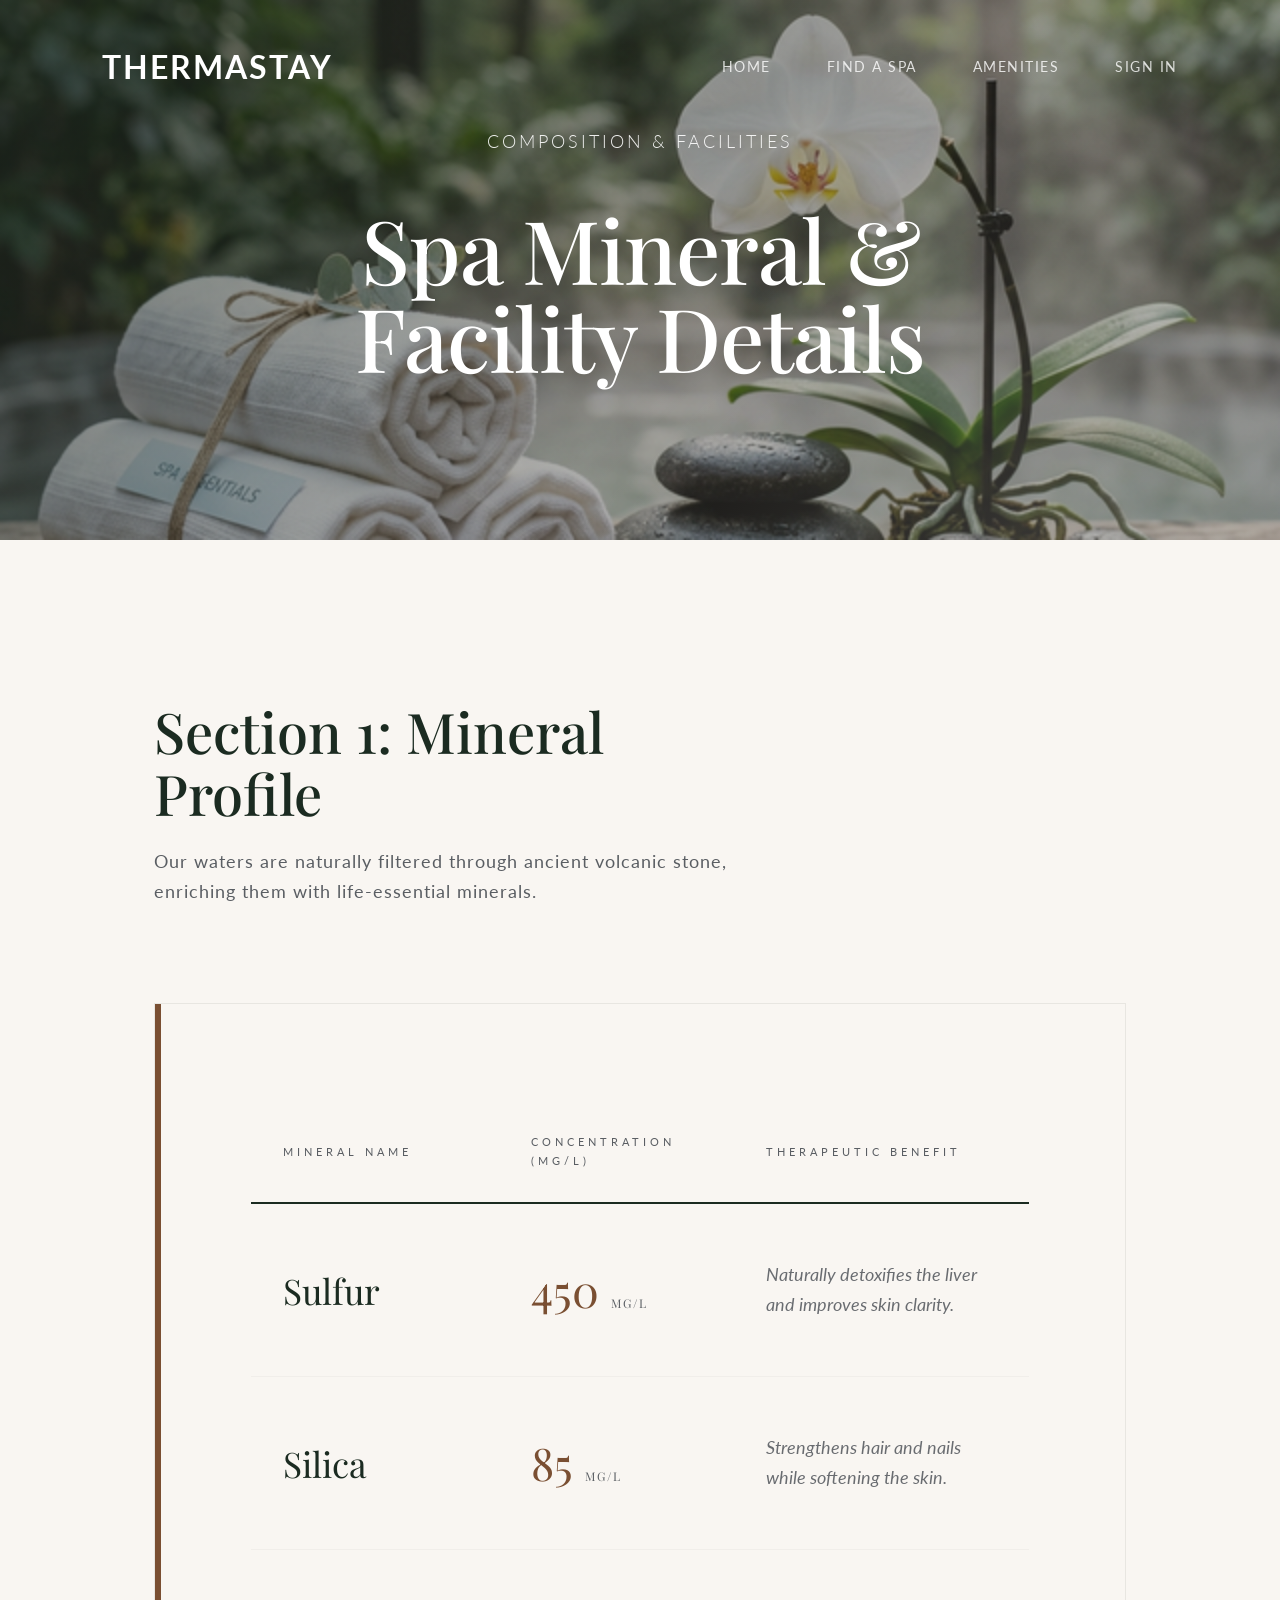
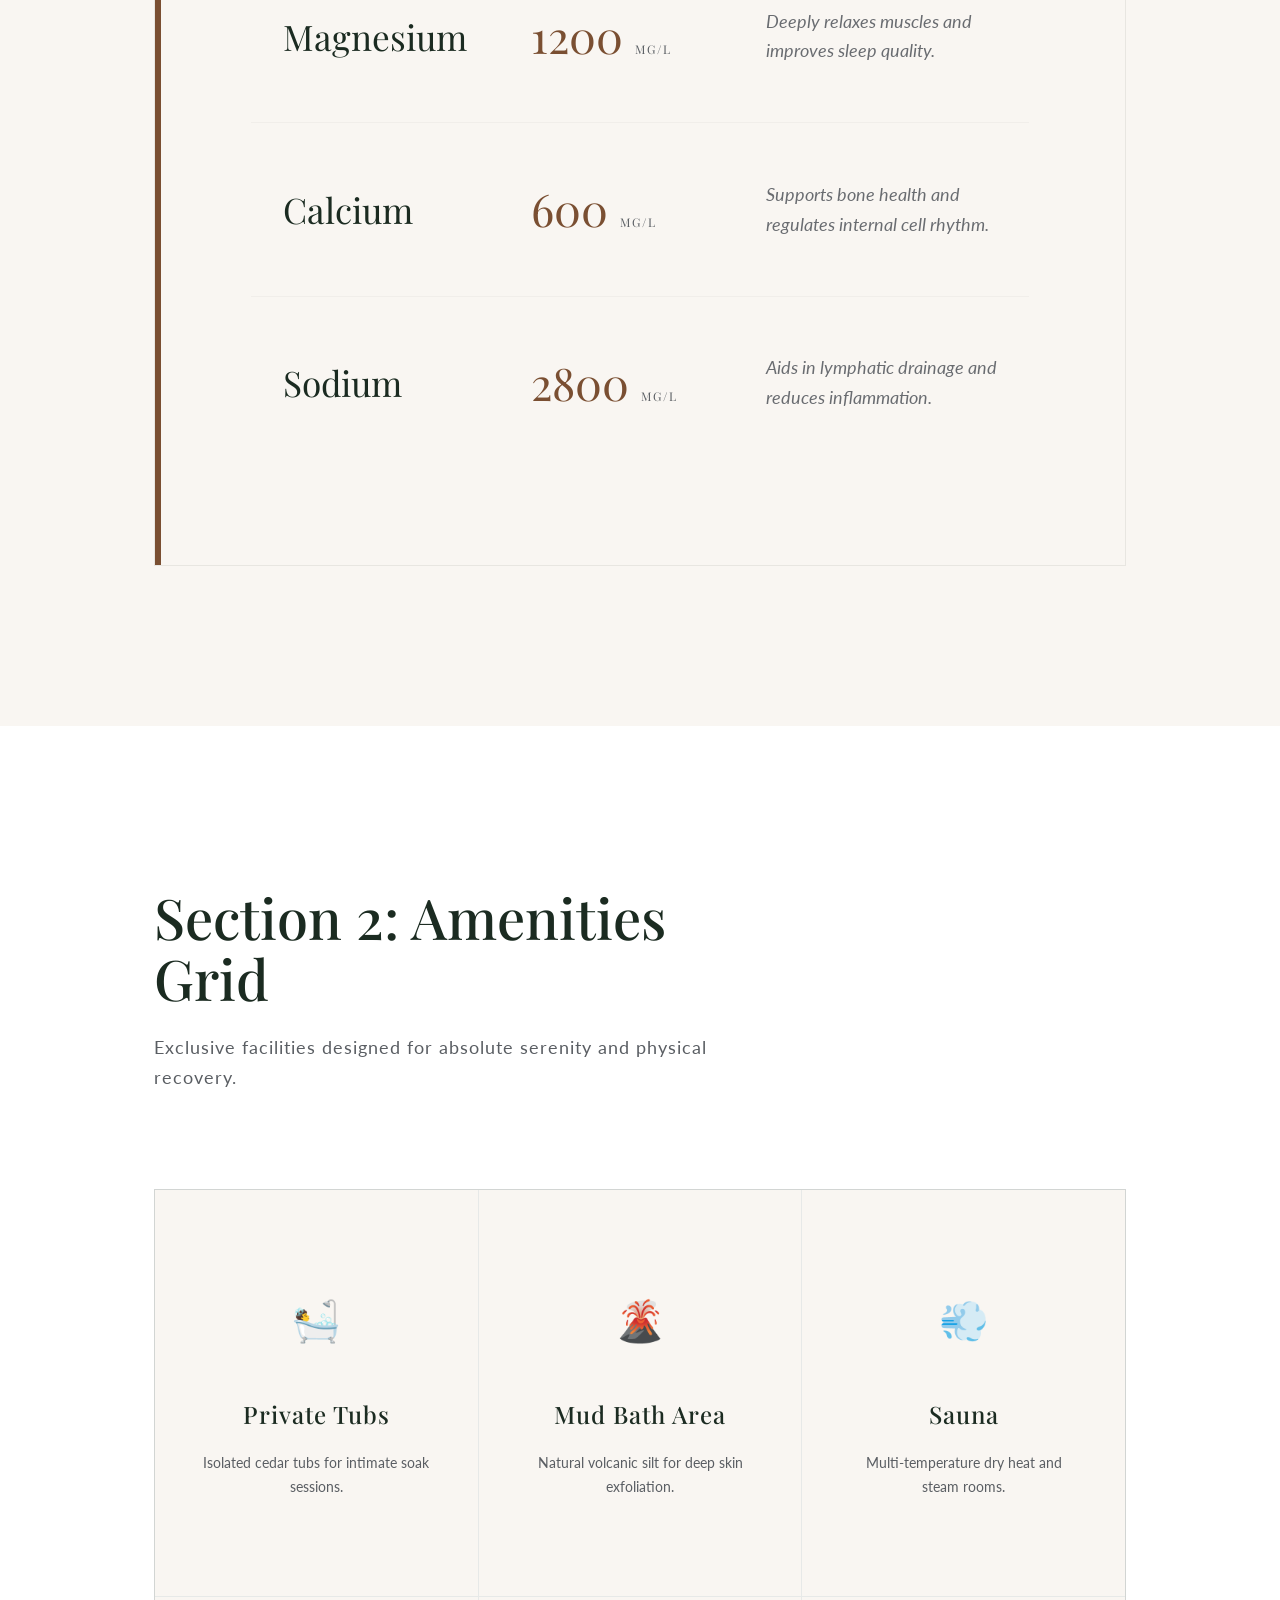
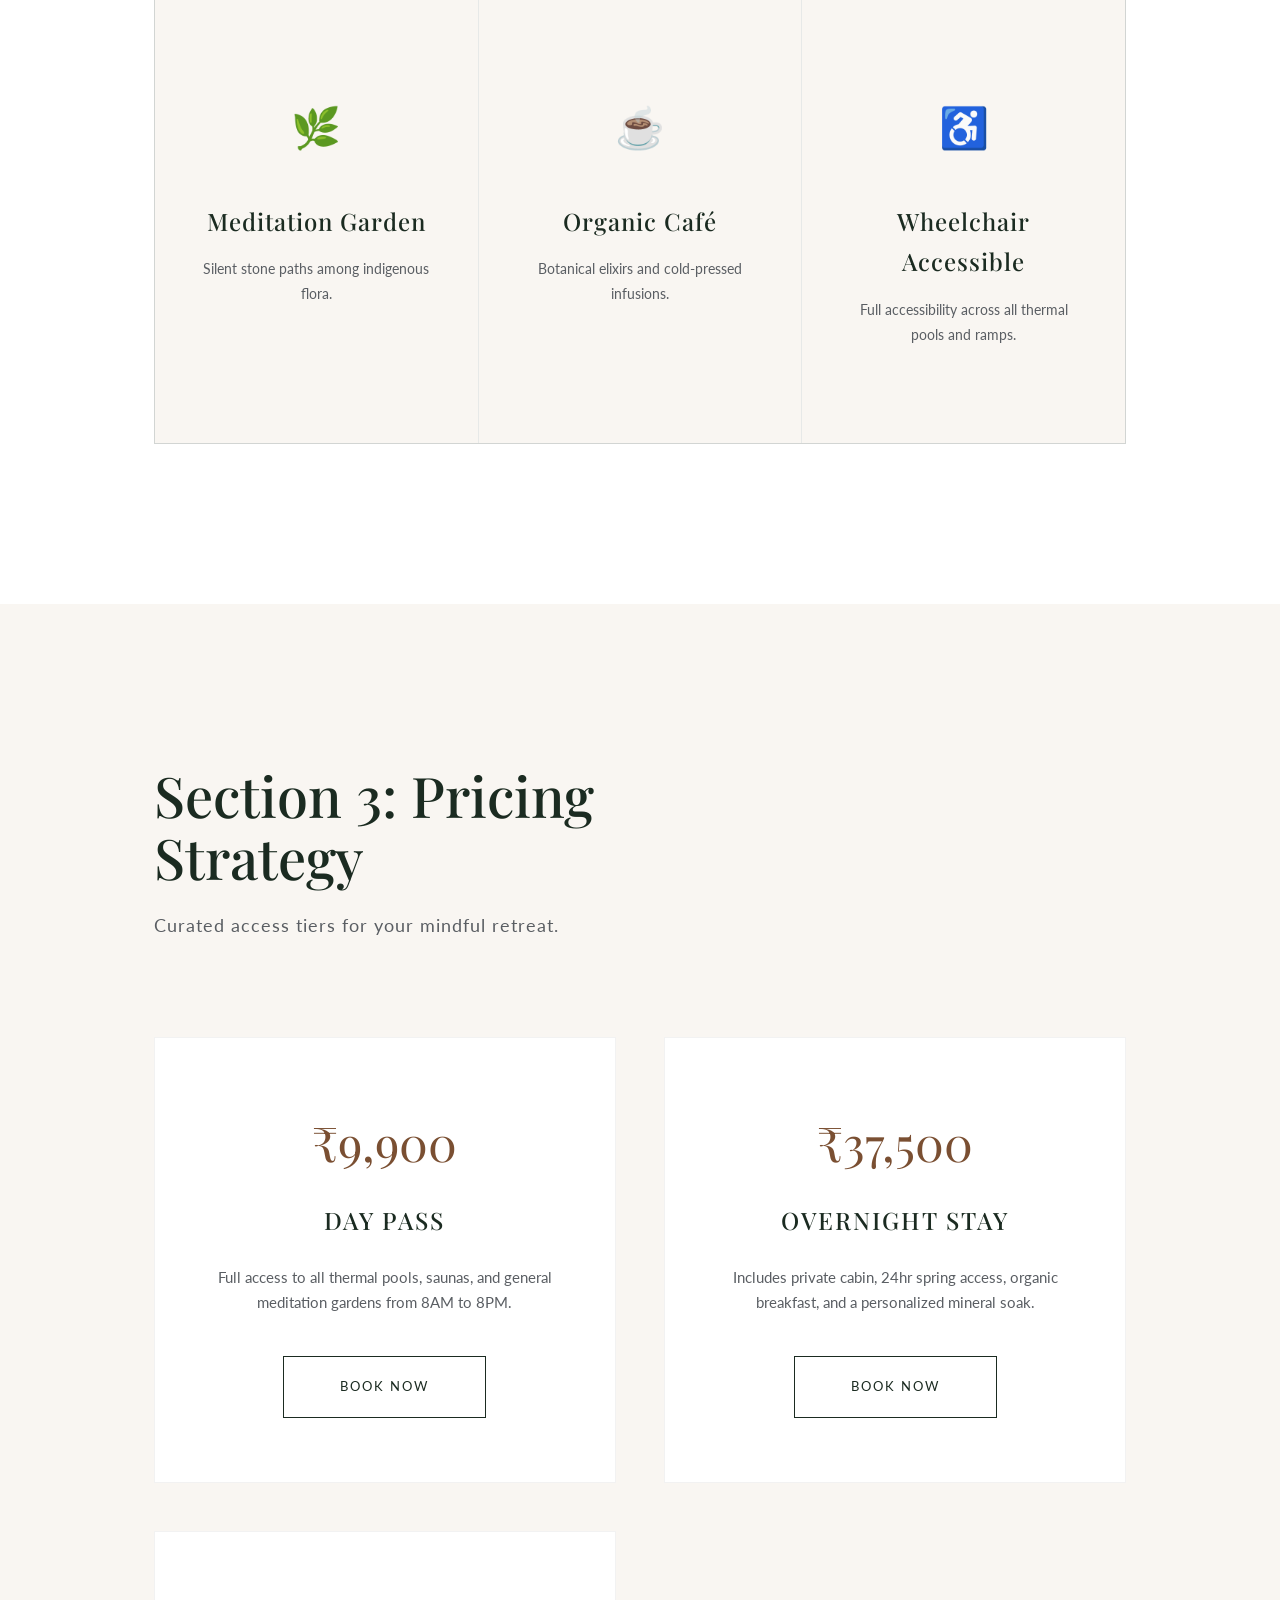
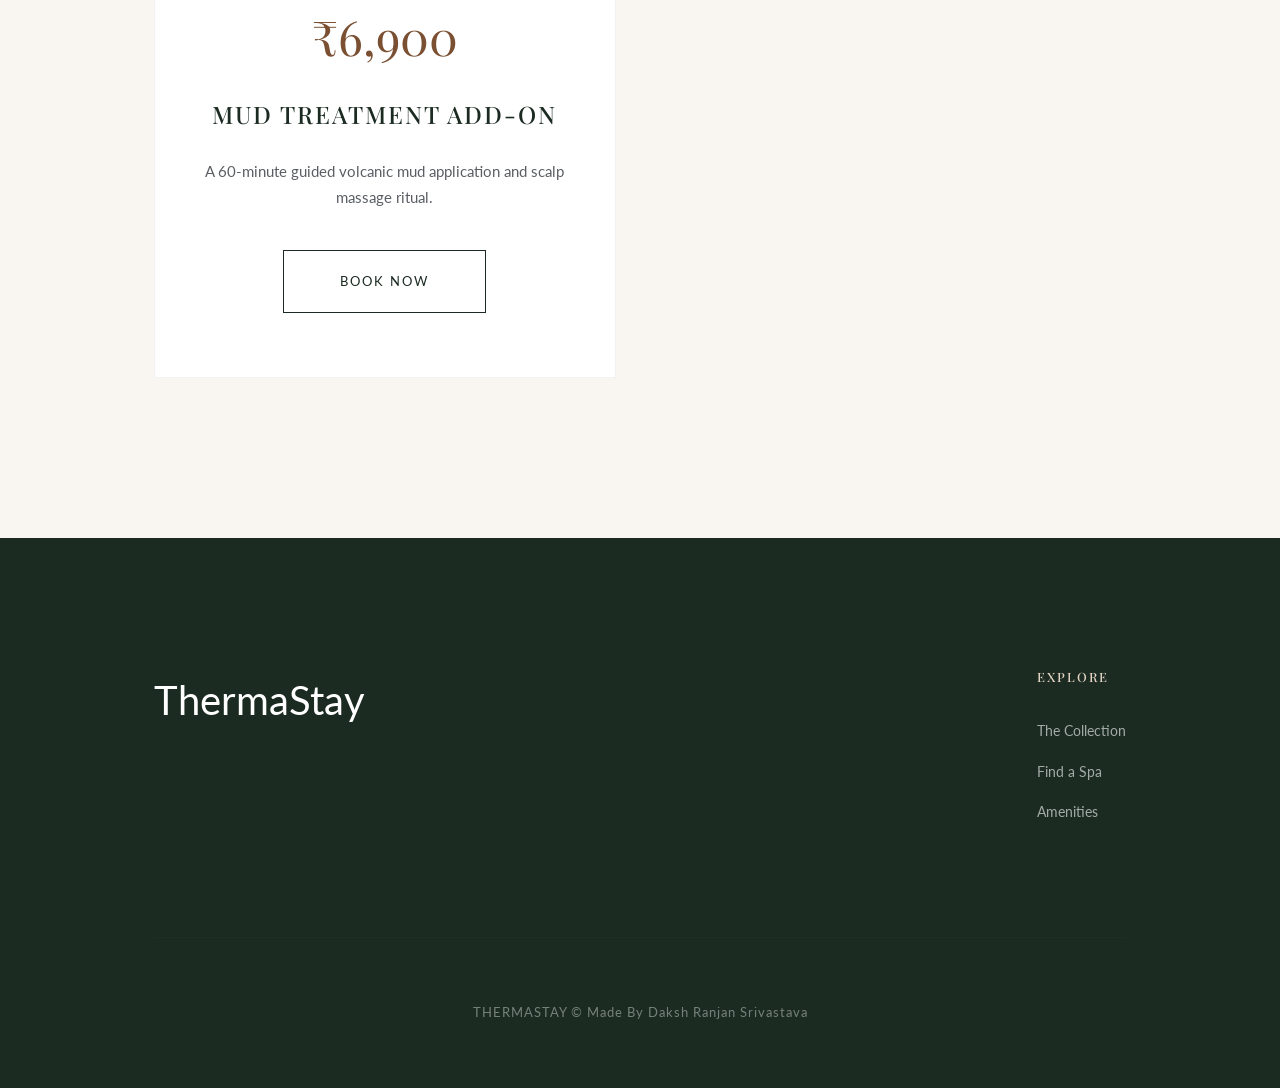
==== Amenities.html @ 35c957c5 "Few Improvements" ====
<!DOCTYPE html>
<html lang="en">

<head>
    <meta charset="UTF-8">
    <meta name="viewport" content="width=device-width, initial-scale=1.0">
    <title>Mineral & Facility Details – ThermaStay</title>
    <link rel="stylesheet" href="style.css">
</head>

<body>

    <nav id="navbar" class="scrolled">
        <a href="index.html" class="logo">ThermaStay</a>
        <div class="nav-links">
            <a href="index.html">Home</a>
            <a href="filters.html">Find a Spa</a>
            <a href="Amenities.html">Amenities</a>
            <a href="#" id="auth-link">Sign In</a>
        </div>
    </nav>

    <header class="hero" style="background-color: #3d3b36; height: 60vh;">
        <img src="images/amenity_hero.png" alt="Mineral Details" class="hero-img" style="opacity: 0.6;">
        <div class="mist-overlay"></div>
        <div class="steam"></div>
        <div class="hero-content">
            <p>Composition & Facilities</p>
            <h1>Spa Mineral & Facility Details</h1>
        </div>
    </header>

    <section id="minerals">
        <div class="section-title">
            <h2>Section 1: Mineral Profile</h2>
            <p>Our waters are naturally filtered through ancient volcanic stone, enriching them with life-essential
                minerals.</p>
        </div>

        <div class="mineral-table-container">
            <table class="mineral-table">
                <thead>
                    <tr>
                        <th>Mineral Name</th>
                        <th>Concentration (mg/L)</th>
                        <th>Therapeutic Benefit</th>
                    </tr>
                </thead>
                <tbody>
                    <tr>
                        <td>
                            <div class="mineral-name">Sulfur</div>
                        </td>
                        <td>
                            <div class="mineral-value">450<span class="mineral-unit">mg/L</span></div>
                        </td>
                        <td>
                            <div class="mineral-benefit">Naturally detoxifies the liver and improves skin clarity.</div>
                        </td>
                    </tr>
                    <tr>
                        <td>
                            <div class="mineral-name">Silica</div>
                        </td>
                        <td>
                            <div class="mineral-value">85<span class="mineral-unit">mg/L</span></div>
                        </td>
                        <td>
                            <div class="mineral-benefit">Strengthens hair and nails while softening the skin.</div>
                        </td>
                    </tr>
                    <tr>
                        <td>
                            <div class="mineral-name">Magnesium</div>
                        </td>
                        <td>
                            <div class="mineral-value">1200<span class="mineral-unit">mg/L</span></div>
                        </td>
                        <td>
                            <div class="mineral-benefit">Deeply relaxes muscles and improves sleep quality.</div>
                        </td>
                    </tr>
                    <tr>
                        <td>
                            <div class="mineral-name">Calcium</div>
                        </td>
                        <td>
                            <div class="mineral-value">600<span class="mineral-unit">mg/L</span></div>
                        </td>
                        <td>
                            <div class="mineral-benefit">Supports bone health and regulates internal cell rhythm.</div>
                        </td>
                    </tr>
                    <tr>
                        <td>
                            <div class="mineral-name">Sodium</div>
                        </td>
                        <td>
                            <div class="mineral-value">2800<span class="mineral-unit">mg/L</span></div>
                        </td>
                        <td>
                            <div class="mineral-benefit">Aids in lymphatic drainage and reduces inflammation.</div>
                        </td>
                    </tr>
                </tbody>
            </table>
        </div>
    </section>

    <section id="amenities-grid" style="background: var(--color-white);">
        <div class="section-title">
            <h2>Section 2: Amenities Grid</h2>
            <p>Exclusive facilities designed for absolute serenity and physical recovery.</p>
        </div>

        <div class="amenity-list">
            <div class="amenity-item">
                <div class="amenity-icon">🛀</div>
                <h3>Private Tubs</h3>
                <p>Isolated cedar tubs for intimate soak sessions.</p>
            </div>
            <div class="amenity-item">
                <div class="amenity-icon">🌋</div>
                <h3>Mud Bath Area</h3>
                <p>Natural volcanic silt for deep skin exfoliation.</p>
            </div>
            <div class="amenity-item">
                <div class="amenity-icon">💨</div>
                <h3>Sauna</h3>
                <p>Multi-temperature dry heat and steam rooms.</p>
            </div>
            <div class="amenity-item">
                <div class="amenity-icon">🌿</div>
                <h3>Meditation Garden</h3>
                <p>Silent stone paths among indigenous flora.</p>
            </div>
            <div class="amenity-item">
                <div class="amenity-icon">☕</div>
                <h3>Organic Café</h3>
                <p>Botanical elixirs and cold-pressed infusions.</p>
            </div>
            <div class="amenity-item">
                <div class="amenity-icon">♿</div>
                <h3>Wheelchair Accessible</h3>
                <p>Full accessibility across all thermal pools and ramps.</p>
            </div>
        </div>
    </section>

    <section id="pricing">
        <div class="section-title">
            <h2>Section 3: Pricing Strategy</h2>
            <p>Curated access tiers for your mindful retreat.</p>
        </div>

        <div class="pricing-grid">
            <div class="pricing-card">
                <span class="price">₹9,900</span>
                <h3>Day Pass</h3>
                <p>Full access to all thermal pools, saunas, and general meditation gardens from 8AM to 8PM.</p>
                <a href="#" class="btn-premium"
                    style="border-color: var(--color-forest); color: var(--color-forest);">Book Now</a>
            </div>

            <div class="pricing-card">
                <span class="price">₹37,500</span>
                <h3>Overnight Stay</h3>
                <p>Includes private cabin, 24hr spring access, organic breakfast, and a personalized mineral soak.</p>
                <a href="#" class="btn-premium"
                    style="border-color: var(--color-forest); color: var(--color-forest);">Book Now</a>
            </div>

            <div class="pricing-card">
                <span class="price">₹6,900</span>
                <h3>Mud Treatment Add-On</h3>
                <p>A 60-minute guided volcanic mud application and scalp massage ritual.</p>
                <a href="#" class="btn-premium"
                    style="border-color: var(--color-forest); color: var(--color-forest);">Book Now</a>
            </div>
        </div>
    </section>

    <footer>
        <div class="footer-content">
            <div class="footer-logo">ThermaStay</div>
            <div class="footer-nav">
                <h4>Explore</h4>
                <ul>
                    <li><a href="index.html">The Collection</a></li>
                    <li><a href="filters.html">Find a Spa</a></li>
                    <li><a href="Amenities.html">Amenities</a></li>
                </ul>
            </div>
        </div>
        <p class="copyright">THERMASTAY &copy; Made By Daksh Ranjan Srivastava</p>
    </footer>

    <!-- Auth & Booking UI (Integrated) -->
    <div class="overlay" id="overlay">
        <div class="panel" id="auth-panel">
            <span class="close" onclick="closeUI()">&times;</span>
            <div class="tabs">
                <button class="active" onclick="toggleAuth('login')">Login</button>
                <button onclick="toggleAuth('signup')">Sign Up</button>
            </div>
            <div id="login-fields">
                <input type="email" id="l-email" placeholder="EMAIL">
                <button class="btn-premium" onclick="auth('login')">Sign In</button>
            </div>
            <div id="signup-fields" style="display:none">
                <input type="text" id="s-name" placeholder="NAME">
                <input type="email" id="s-email" placeholder="EMAIL">
                <button class="btn-premium" onclick="auth('signup')">Create</button>
            </div>
        </div>

        <div class="panel" id="profile-panel" style="display:none">
            <span class="close" onclick="closeUI()">&times;</span>
            <h2 id="p-name">Profile</h2>
            <p id="p-email"></p>
            <h3>My Bookings</h3>
            <div id="b-list" class="b-history"></div>
            <button class="btn-secondary" onclick="logout()">Sign Out</button>
        </div>

        <div class="panel" id="book-panel" style="display:none">
            <span class="close" onclick="closeUI()">&times;</span>
            <h2>Book <span id="target-plan"></span></h2>
            <p style="text-transform:uppercase; letter-spacing:1px; font-size:0.7rem; opacity:0.6; margin-bottom:2rem;">
                At <span id="target-spa"></span></p>
            <input type="date" id="book-date" min="${new Date().toISOString().split('T')[0]}">
            <button class="btn-premium" onclick="confirmBooking()">Confirm Reservation</button>
        </div>
    </div>

    <script src="script.js"></script>
</body>

</html>
---- style.css ----
/* ThermaStay - Premium Spa & Hot Springs Finder Styles */

@import url('https://fonts.googleapis.com/css2?family=Lato:ital,wght@0,300;0,400;0,700;1,400&family=Playfair+Display:ital,wght@0,400..900;1,400..900&display=swap');

:root {
    --color-beige: #F9F6F2;
    --color-forest: #1B2B21;
    --color-forest-light: #2D3E33;
    --color-clay: #7A4F32;
    --color-stone: #5A5E63;
    --color-white: #FFFFFF;
    --color-dark: #121212;
    --color-accent: #E5D5C5;

    --font-heading: 'Playfair Display', serif;
    --font-body: 'Lato', sans-serif;

    --shadow-premium: 0 15px 45px rgba(0, 0, 0, 0.03), 0 5px 15px rgba(0, 0, 0, 0.02);
    --shadow-hover: 0 30px 60px rgba(0, 0, 0, 0.08);
    --radius-lg: 0px;
    /* Sharp corners for minimalist luxury */
    --radius-md: 0px;

    --transition-premium: all 0.6s cubic-bezier(0.23, 1, 0.32, 1);
}

* {
    margin: 0;
    padding: 0;
    box-sizing: border-box;
}

body {
    font-family: var(--font-body);
    background-color: var(--color-beige);
    color: var(--color-dark);
    line-height: 1.7;
    overflow-x: hidden;
}

h1,
h2,
h3,
h4 {
    font-family: var(--font-heading);
    color: var(--color-forest);
    font-weight: 500;
}

a {
    text-decoration: none;
    color: inherit;
}

ul {
    list-style: none;
}

/* Navbar */
nav {
    position: fixed;
    top: 0;
    width: 100%;
    background: transparent;
    z-index: 1000;
    padding: 2.5rem 8%;
    display: flex;
    justify-content: space-between;
    align-items: center;
    transition: var(--transition-premium);
}

nav.scrolled {
    padding: 1.2rem 8%;
    background: rgba(249, 246, 242, 0.98);
    backdrop-filter: blur(15px);
    border-bottom: 1px solid rgba(27, 43, 33, 0.05);
}

.logo {
    font-size: 2rem;
    font-weight: 700;
    letter-spacing: 2px;
    text-transform: uppercase;
    color: var(--color-white);
    /* Premium contrast on dark background */
    transition: var(--transition-premium);
}

nav.scrolled .logo {
    color: var(--color-forest);
    /* Elegant shift on light background */
}

.nav-links {
    display: flex;
    gap: 3.5rem;
}

.nav-links a {
    font-size: 0.9rem;
    text-transform: uppercase;
    letter-spacing: 1.5px;
    font-weight: 400;
    opacity: 0.8;
    color: var(--color-white);
    transition: var(--transition-premium);
    position: relative;
}

nav.scrolled .nav-links a {
    color: var(--color-forest);
    opacity: 0.7;
}

.nav-links a:hover {
    opacity: 1;
    color: var(--color-accent);
}

nav.scrolled .nav-links a:hover {
    color: var(--color-clay);
    opacity: 1;
}

.nav-links a::after {
    content: '';
    position: absolute;
    bottom: -8px;
    left: 50%;
    width: 0;
    height: 1px;
    background: var(--color-clay);
    transition: var(--transition-premium);
    transform: translateX(-50%);
}

.nav-links a:hover::after {
    width: 20px;
}

/* Hero Section */
.hero {
    position: relative;
    height: 100vh;
    display: flex;
    align-items: center;
    justify-content: center;
    text-align: center;
    color: var(--color-white);
    overflow: hidden;
}

.hero-img {
    position: absolute;
    top: 0;
    left: 0;
    width: 100%;
    height: 100%;
    object-fit: cover;
    z-index: 1;
    animation: slowZoom 30s infinite alternate linear;
}

@keyframes slowZoom {
    0% {
        transform: scale(1);
    }

    100% {
        transform: scale(1.1);
    }
}

.mist-overlay {
    position: absolute;
    top: 0;
    left: 0;
    width: 100%;
    height: 100%;
    background: linear-gradient(135deg, rgba(27, 43, 33, 0.45) 0%, transparent 60%, rgba(249, 246, 242, 0.2) 100%);
    z-index: 2;
    pointer-events: none;
}

/* Advanced Steam Animation */
@keyframes advancedSteam {
    0% {
        background-position: 0 0;
        opacity: 0.1;
    }

    50% {
        opacity: 0.3;
    }

    100% {
        background-position: 1000px -1000px;
        opacity: 0.1;
    }
}

.steam {
    position: absolute;
    top: 0;
    left: 0;
    width: 200%;
    height: 200%;
    z-index: 2;
    pointer-events: none;
    background: url('https://www.transparenttextures.com/patterns/foggy-birds.png');
    animation: advancedSteam 30s infinite linear;
    filter: blur(4px);
}

.indicator.moderate::before {
    background: #FF9800;
    box-shadow: 0 0 15px #FF9800, 0 0 30px rgba(255, 152, 0, 0.5);
    animation: yellowGlow 2s infinite alternate;
}

@keyframes yellowGlow {
    from {
        box-shadow: 0 0 5px #FF9800;
    }

    to {
        box-shadow: 0 0 20px #FF9800, 0 0 40px rgba(255, 152, 0, 0.8);
    }
}

.hero-content {
    position: relative;
    z-index: 3;
    max-width: 900px;
    padding: 0 2rem;
}

.hero h1 {
    font-size: 5.5rem;
    color: var(--color-white);
    margin-bottom: 2rem;
    line-height: 1;
    letter-spacing: -1px;
}

.hero p {
    font-size: 1.1rem;
    margin-bottom: 3rem;
    font-weight: 300;
    letter-spacing: 3px;
    text-transform: uppercase;
    opacity: 0.9;
}

.btn-premium {
    display: inline-block;
    padding: 1.2rem 3.5rem;
    background: transparent;
    color: var(--color-white);
    border: 1px solid var(--color-white);
    font-size: 0.8rem;
    text-transform: uppercase;
    letter-spacing: 2px;
    transition: var(--transition-premium);
}

.btn-premium:hover {
    background: var(--color-white);
    color: var(--color-dark);
    transform: translateY(-3px);
}

/* Sections */
section {
    padding: 10rem 12%;
}

.section-title {
    max-width: 600px;
    margin-bottom: 6rem;
}

.section-title h2 {
    font-size: 3.5rem;
    margin-bottom: 1.5rem;
    line-height: 1.1;
}

.section-title p {
    color: var(--color-stone);
    font-size: 1.1rem;
    letter-spacing: 1px;
}

/* Spa Cards - Overhaul */
.spa-grid {
    display: grid;
    grid-template-columns: repeat(auto-fill, minmax(400px, 1fr));
    gap: 4rem;
}

.spa-card {
    background: transparent;
    transition: var(--transition-premium);
    cursor: pointer;
}

.spa-img-wrapper {
    overflow: hidden;
    height: 550px;
    margin-bottom: 2rem;
    position: relative;
    box-shadow: var(--shadow-premium);
}

.spa-card img {
    width: 100%;
    height: 100%;
    object-fit: cover;
    transition: var(--transition-premium);
}

.spa-card:hover img {
    transform: scale(1.08);
}

.spa-info h3 {
    font-size: 2rem;
    margin-bottom: 0.8rem;
}

.spa-location {
    color: var(--color-stone);
    font-size: 0.8rem;
    text-transform: uppercase;
    letter-spacing: 2px;
    margin-bottom: 1.5rem;
    display: flex;
    align-items: center;
    gap: 0.8rem;
}

.spa-tags {
    display: flex;
    gap: 1.5rem;
}

.tag {
    font-size: 0.7rem;
    color: var(--color-clay);
    border-bottom: 1px solid var(--color-accent);
    padding-bottom: 2px;
    text-transform: uppercase;
    letter-spacing: 1px;
}

/* Amenities Page - Premium Grid */
.amenity-list {
    display: grid;
    grid-template-columns: repeat(3, 1fr);
    gap: 1px;
    background: rgba(27, 43, 33, 0.1);
    border: 1px solid rgba(27, 43, 33, 0.1);
}

.amenity-item {
    background: var(--color-beige);
    padding: 6rem 3rem;
    text-align: center;
    transition: var(--transition-premium);
}

.amenity-item:hover {
    background: var(--color-white);
    transform: scale(1.02);
    z-index: 2;
    box-shadow: var(--shadow-hover);
}

.amenity-icon {
    font-size: 2.5rem;
    margin-bottom: 2.5rem;
    color: var(--color-clay);
    font-weight: 300;
}

.amenity-item h3 {
    font-size: 1.5rem;
    margin-bottom: 1rem;
    letter-spacing: 1px;
}

.amenity-item p {
    font-size: 0.9rem;
    color: var(--color-stone);
    max-width: 250px;
    margin: 0 auto;
}

/* Footer */
footer {
    background: var(--color-forest);
    color: var(--color-white);
    padding: 8rem 12% 4rem;
}

.footer-content {
    display: flex;
    justify-content: space-between;
    align-items: flex-start;
    margin-bottom: 6rem;
}

.footer-logo {
    font-size: 2.5rem;
    color: var(--color-white);
    margin-bottom: 0;
}

.footer-nav h4 {
    color: var(--color-accent);
    text-transform: uppercase;
    font-size: 0.8rem;
    letter-spacing: 2px;
    margin-bottom: 2rem;
}

.footer-nav ul li {
    margin-bottom: 1rem;
    font-size: 0.9rem;
    opacity: 0.6;
    transition: var(--transition-premium);
}

.footer-nav ul li:hover {
    opacity: 1;
}

.copyright {
    font-size: 0.8rem;
    opacity: 0.4;
    text-align: center;
    border-top: 1px solid rgba(255, 255, 255, 0.05);
    padding-top: 4rem;
    letter-spacing: 1px;
}

/* Filter Panel & Indicators */
.filter-panel {
    background: var(--color-white);
    padding: 3rem;
    margin-bottom: 6rem;
    box-shadow: var(--shadow-premium);
    display: flex;
    flex-wrap: wrap;
    gap: 4rem;
    align-items: flex-end;
}

.filter-control {
    flex: 1;
    min-width: 250px;
}

.filter-control label {
    display: block;
    font-size: 0.75rem;
    text-transform: uppercase;
    letter-spacing: 2px;
    margin-bottom: 1rem;
    color: var(--color-stone);
}

.filter-control select {
    width: 100%;
    padding: 1rem 0;
    border: none;
    border-bottom: 1px solid rgba(0, 0, 0, 0.1);
    background: transparent;
    font-family: var(--font-body);
    font-size: 1rem;
    outline: none;
    cursor: pointer;
}

.checkbox-group {
    display: flex;
    gap: 2rem;
    flex-wrap: wrap;
}

.checkbox-item {
    display: flex;
    align-items: center;
    gap: 0.8rem;
    font-size: 0.9rem;
    cursor: pointer;
}

.checkbox-item input {
    accent-color: var(--color-clay);
}

.spa-meta {
    display: flex;
    justify-content: space-between;
    align-items: center;
    margin-bottom: 1.5rem;
    font-size: 0.85rem;
}

/* Crowdedness Indicator Animations */
.indicator {
    padding: 0.3rem 0.8rem;
    font-size: 0.7rem;
    text-transform: uppercase;
    letter-spacing: 1px;
    font-weight: 600;
    border-radius: 20px;
    display: inline-flex;
    align-items: center;
    gap: 6px;
}

.indicator::before {
    content: '';
    width: 8px;
    height: 8px;
    border-radius: 50%;
    display: inline-block;
}

.indicator.low {
    color: #4CAF50;
    background: rgba(76, 175, 80, 0.1);
}

.indicator.low::before {
    background: #4CAF50;
    animation: pulseGreen 2s infinite;
}

.indicator.moderate {
    color: #FF9800;
    background: rgba(255, 152, 0, 0.1);
}

.indicator.moderate::before {
    background: #FF9800;
    box-shadow: 0 0 10px #FF9800;
    animation: yellowGlow 2s infinite alternate;
}

@keyframes yellowGlow {
    from {
        box-shadow: 0 0 5px #FF9800;
    }

    to {
        box-shadow: 0 0 20px #FF9800, 0 0 40px rgba(255, 152, 0, 0.8);
    }
}

.indicator.busy {
    color: #f44336;
    background: rgba(244, 67, 54, 0.1);
}

.indicator.busy::before {
    background: #f44336;
    animation: pulseRed 1.5s infinite;
}

@keyframes pulseGreen {
    0% {
        box-shadow: 0 0 0 0 rgba(76, 175, 80, 0.7);
    }

    70% {
        box-shadow: 0 0 0 8px rgba(76, 175, 80, 0);
    }

    100% {
        box-shadow: 0 0 0 0 rgba(76, 175, 80, 0);
    }
}

@keyframes pulseRed {
    0% {
        transform: scale(0.95);
        box-shadow: 0 0 0 0 rgba(244, 67, 54, 0.7);
    }

    70% {
        transform: scale(1.1);
        box-shadow: 0 0 0 10px rgba(244, 67, 54, 0);
    }

    100% {
        transform: scale(0.95);
        box-shadow: 0 0 0 0 rgba(244, 67, 54, 0);
    }
}

/* Therapeutic Benefit Tags Enhancement */
.tag {
    font-size: 0.7rem;
    color: var(--color-white);
    background: linear-gradient(135deg, var(--color-forest), var(--color-forest-light));
    padding: 5px 15px;
    border-radius: 30px;
    text-transform: uppercase;
    letter-spacing: 1px;
    transition: var(--transition-premium);
    border: none;
}

.tag:hover {
    transform: scale(1.1);
    box-shadow: 0 5px 15px rgba(27, 43, 33, 0.2);
}

/* Modal Styling */
.modal-overlay {
    position: fixed;
    top: 0;
    left: 0;
    width: 100%;
    height: 100%;
    background: rgba(18, 18, 18, 0.8);
    backdrop-filter: blur(10px);
    z-index: 2000;
    display: none;
    align-items: center;
    justify-content: center;
    opacity: 0;
    transition: opacity 0.5s ease;
}

.modal-overlay.active {
    display: flex;
    opacity: 1;
}

.modal-content {
    background: var(--color-beige);
    width: 90%;
    max-width: 500px;
    padding: 4rem;
    position: relative;
    transform: translateY(30px);
    transition: transform 0.6s cubic-bezier(0.23, 1, 0.32, 1);
}

.modal-overlay.active .modal-content {
    transform: translateY(0);
}

.modal-close {
    position: absolute;
    top: 2rem;
    right: 2rem;
    font-size: 1.5rem;
    cursor: pointer;
    opacity: 0.5;
    transition: opacity 0.3s;
}

.modal-close:hover {
    opacity: 1;
}

.modal-content h2 {
    font-size: 2.5rem;
    margin-bottom: 1.5rem;
}

.modal-content p {
    color: var(--color-stone);
    margin-bottom: 2rem;
}

.booking-form input {
    width: 100%;
    padding: 1.2rem;
    background: var(--color-white);
    border: 1px solid rgba(0, 0, 0, 0.1);
    font-family: var(--font-body);
    margin-bottom: 2rem;
    outline: none;
}

/* Page Transition Frames - Simple Downward Wipe */
#page-transition-overlay {
    position: fixed;
    top: 0;
    left: 0;
    width: 100%;
    height: 100%;
    background: var(--color-forest);
    z-index: 3000;
    transform: translateY(-100%);
    /* Start above */
    transition: transform 0.6s cubic-bezier(0.4, 0, 0.2, 1);
}

#page-transition-overlay.active {
    transform: translateY(0);
    /* Cover screen */
}

#page-transition-overlay.exit {
    transform: translateY(100%);
    /* Exit bottom */
}

.btn-secondary {
    display: inline-block;
    padding: 0.8rem 1.5rem;
    border: 1px solid var(--color-forest);
    font-size: 0.75rem;
    text-transform: uppercase;
    letter-spacing: 1px;
    transition: var(--transition-premium);
    margin-top: 1rem;
    cursor: pointer;
}

.btn-secondary:hover {
    background: var(--color-forest);
    color: var(--color-white);
}

/* Filtering Animations */
.spa-card {
    transition: opacity 0.5s ease, transform 0.5s ease;
}

.spa-card-hidden {
    opacity: 0;
    transform: translateY(20px);
    pointer-events: none;
    position: absolute;
    /* Take out of flow to prevent gaps */
    visibility: hidden;
}

.spa-card-none {
    display: none !important;
}

#no-results {
    transition: opacity 0.5s ease;
    text-align: center;
    padding: 4rem 0;
}

/* Mineral Profile Table - Premium Refinement */
.mineral-table-container {
    background: var(--color-beige);
    padding: 6rem;
    margin-top: 4rem;
    border: 1px solid rgba(27, 43, 33, 0.08);
    position: relative;
    overflow: hidden;
}

/* Subtle architectural accent */
.mineral-table-container::before {
    content: '';
    position: absolute;
    top: 0;
    left: 0;
    width: 6px;
    height: 100%;
    background: var(--color-clay);
}

.mineral-table {
    width: 100%;
    border-collapse: collapse;
}

.mineral-table th {
    text-align: left;
    padding: 2rem;
    border-bottom: 2px solid var(--color-forest);
    text-transform: uppercase;
    letter-spacing: 4px;
    font-size: 0.7rem;
    color: var(--color-stone);
    font-weight: 400;
}

.mineral-table td {
    padding: 3rem 2rem;
    border-bottom: 1px solid rgba(0, 0, 0, 0.03);
    vertical-align: middle;
}

.mineral-table tr:last-child td {
    border-bottom: none;
}

.mineral-name {
    font-family: var(--font-heading);
    font-size: 2.2rem;
    color: var(--color-forest);
    line-height: 1;
}

.mineral-value {
    font-family: var(--font-heading);
    font-size: 2.8rem;
    color: var(--color-clay);
    font-weight: 300;
}

.mineral-unit {
    font-size: 0.75rem;
    text-transform: uppercase;
    color: var(--color-stone);
    margin-left: 0.8rem;
    letter-spacing: 2px;
}

.mineral-benefit {
    font-size: 1.1rem;
    color: var(--color-stone);
    max-width: 450px;
    line-height: 1.7;
    font-style: italic;
    opacity: 0.9;
}

.mineral-table tr:hover td {
    background: rgba(27, 43, 33, 0.03);
}

/* Pricing Grid */
.pricing-grid {
    display: grid;
    grid-template-columns: repeat(auto-fit, minmax(300px, 1fr));
    gap: 3rem;
    margin-top: 4rem;
}

.pricing-card {
    background: var(--color-white);
    padding: 4rem 3rem;
    text-align: center;
    border: 1px solid rgba(0, 0, 0, 0.05);
    transition: var(--transition-premium);
}

.pricing-card:hover {
    transform: translateY(-15px);
    box-shadow: var(--shadow-hover);
}

.pricing-card .price {
    font-family: var(--font-heading);
    font-size: 3rem;
    color: var(--color-clay);
    margin-bottom: 1rem;
    display: block;
}

.pricing-card h3 {
    font-size: 1.5rem;
    margin-bottom: 1.5rem;
    text-transform: uppercase;
    letter-spacing: 2px;
}

.pricing-card p {
    color: var(--color-stone);
    margin-bottom: 2.5rem;
    font-size: 0.95rem;
}

/* Responsive */
@media (max-width: 1200px) {
    .amenity-list {
        grid-template-columns: repeat(2, 1fr);
    }

    .hero h1 {
        font-size: 4rem;
    }
}

@media (max-width: 900px) {
    section {
        padding: 6rem 8%;
    }

    .filter-container {
        grid-template-columns: 1fr;
    }

    .hero h1 {
        font-size: 3rem;
    }

    .amenity-list {
        grid-template-columns: 1fr;
    }

    .footer-content {
        flex-direction: column;
        gap: 4rem;
    }
}

/* Integrated UI Panels */
.overlay {
    position: fixed;
    top: 0;
    left: 0;
    width: 100%;
    height: 100%;
    background: rgba(0, 0, 0, 0.85);
    backdrop-filter: blur(15px);
    z-index: 2000;
    display: none;
    align-items: center;
    justify-content: center;
}

.panel {
    background: var(--color-beige);
    padding: 4rem;
    width: 90%;
    max-width: 450px;
    position: relative;
    color: var(--color-forest);
}

.panel h2 {
    font-size: 2.5rem;
    margin-bottom: 1rem;
    color: var(--color-forest);
}

.panel h3 {
    font-size: 1rem;
    text-transform: uppercase;
    letter-spacing: 2px;
    margin: 2rem 0 1rem;
    color: var(--color-clay);
}

.panel input {
    width: 100%;
    padding: 1.2rem;
    background: var(--color-white);
    border: 1px solid rgba(0, 0, 0, 0.1);
    margin-bottom: 1.5rem;
    outline: none;
    font-family: var(--font-body);
    color: var(--color-dark);
}

.panel .btn-premium {
    border-color: var(--color-forest);
    color: var(--color-forest);
    width: 100%;
}

.panel .btn-premium:hover {
    background: var(--color-forest);
    color: var(--color-white);
}

.close {
    position: absolute;
    top: 2rem;
    right: 2rem;
    font-size: 1.5rem;
    cursor: pointer;
    opacity: 0.5;
    color: var(--color-forest);
}

.tabs {
    display: flex;
    gap: 2rem;
    margin-bottom: 2rem;
}

.tabs button {
    background: none;
    border: none;
    font-size: 0.8rem;
    text-transform: uppercase;
    letter-spacing: 2px;
    cursor: pointer;
    opacity: 0.5;
    padding-bottom: 0.5rem;
    color: var(--color-forest);
}

.tabs button.active {
    opacity: 1;
    border-bottom: 1px solid var(--color-clay);
}

.b-history {
    max-height: 200px;
    overflow-y: auto;
    margin-bottom: 2rem;
}

.b-item {
    padding: 1rem 0;
    border-bottom: 1px solid rgba(27, 43, 33, 0.1);
    display: flex;
    justify-content: space-between;
    align-items: center;
}

.b-item p {
    font-size: 0.8rem;
    margin: 0;
    font-weight: 700;
}

.b-item span {
    font-size: 0.7rem;
    opacity: 0.6;
}

.user-badge {
    display: flex;
    align-items: center;
    gap: 0.8rem;
    cursor: pointer;
    color: inherit;
}

.user-initials {
    width: 32px;
    height: 32px;
    background: var(--color-clay);
    color: #fff;
    display: flex;
    align-items: center;
    justify-content: center;
    border-radius: 50%;
    font-size: 0.7rem;
    font-weight: 700;
}
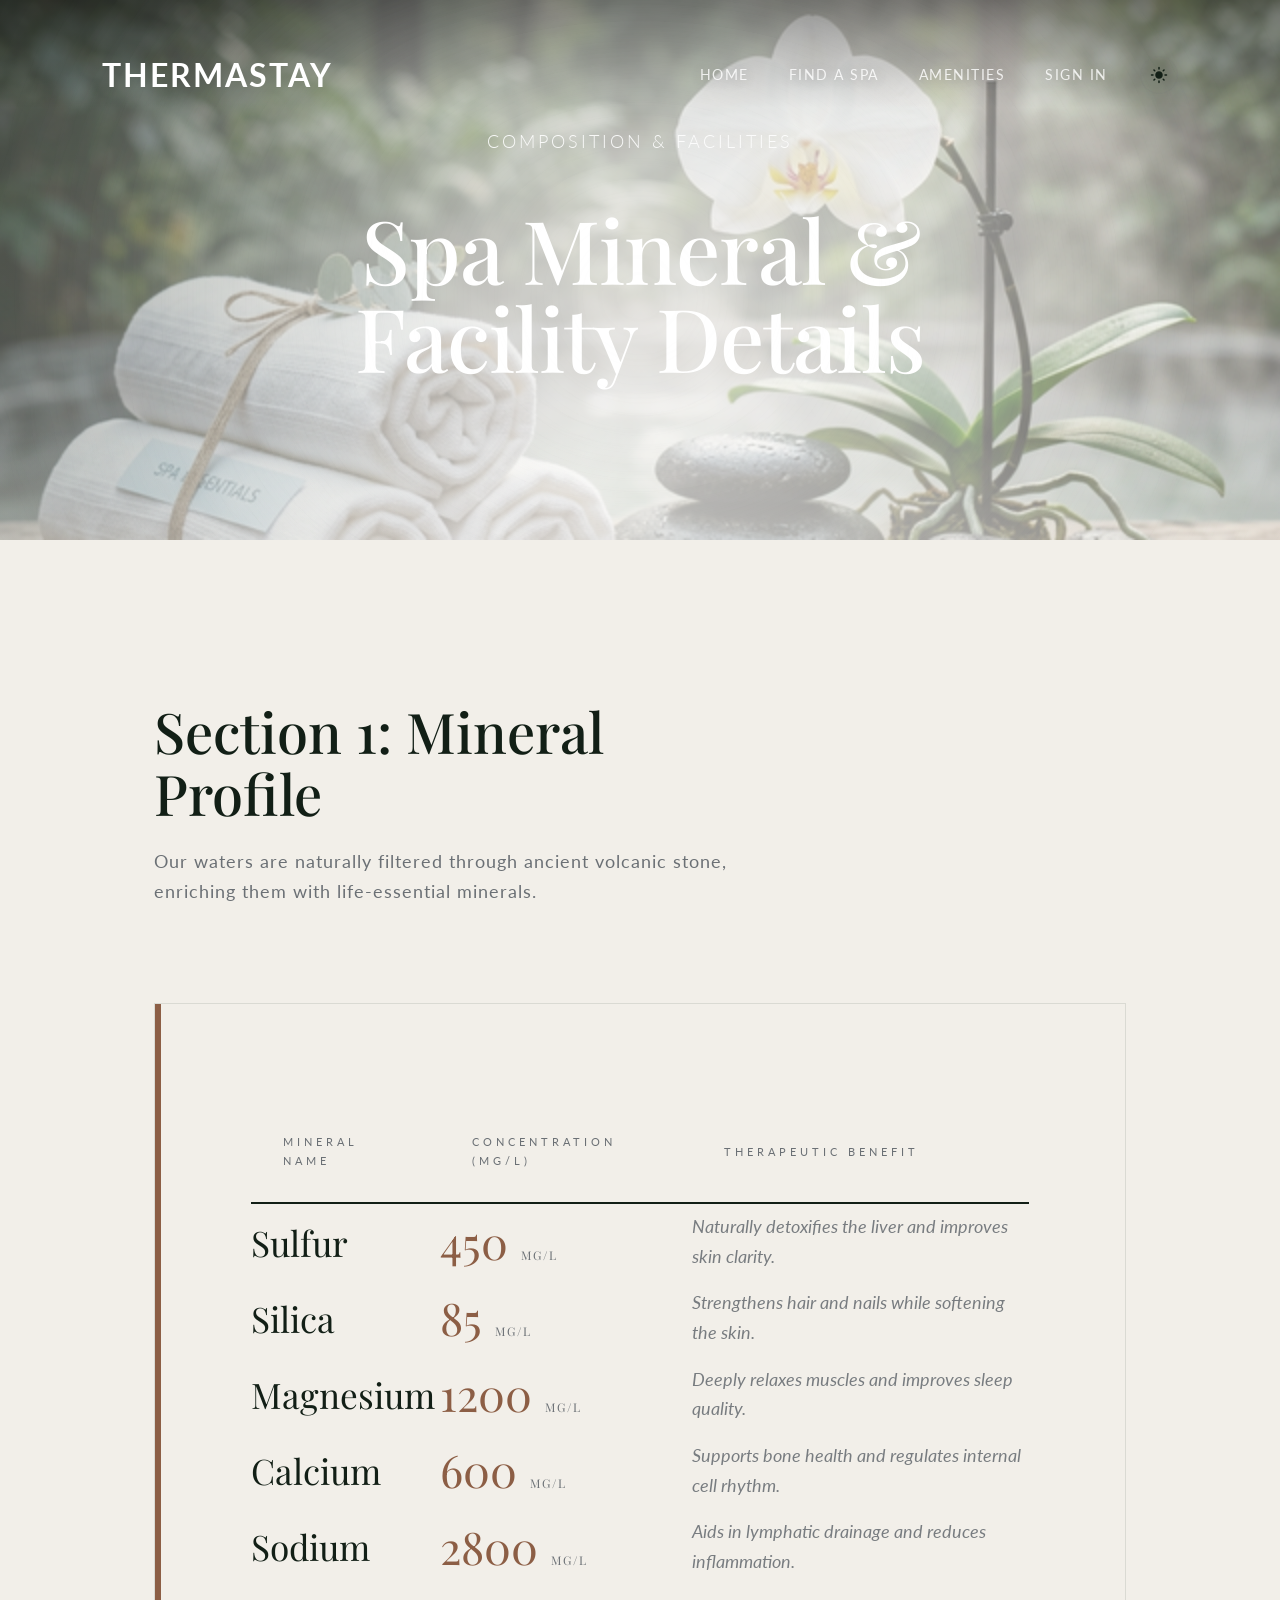
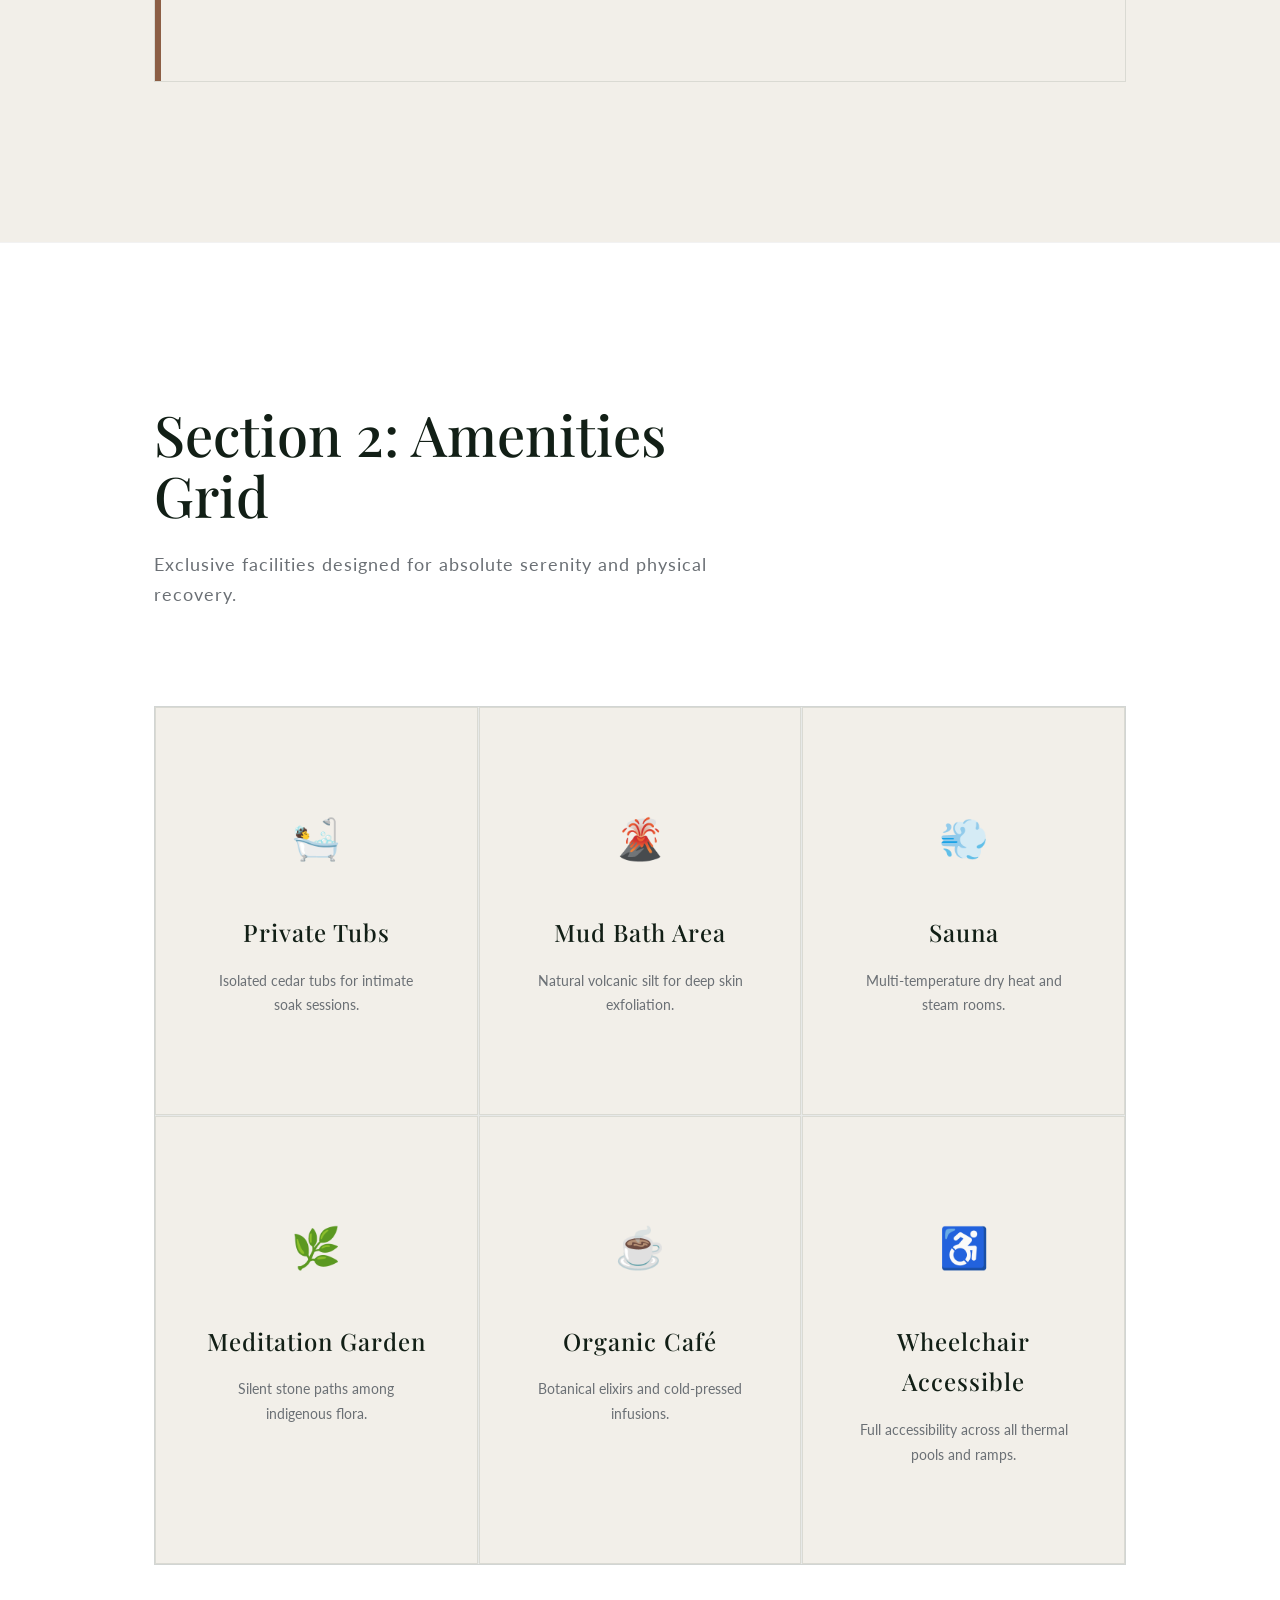
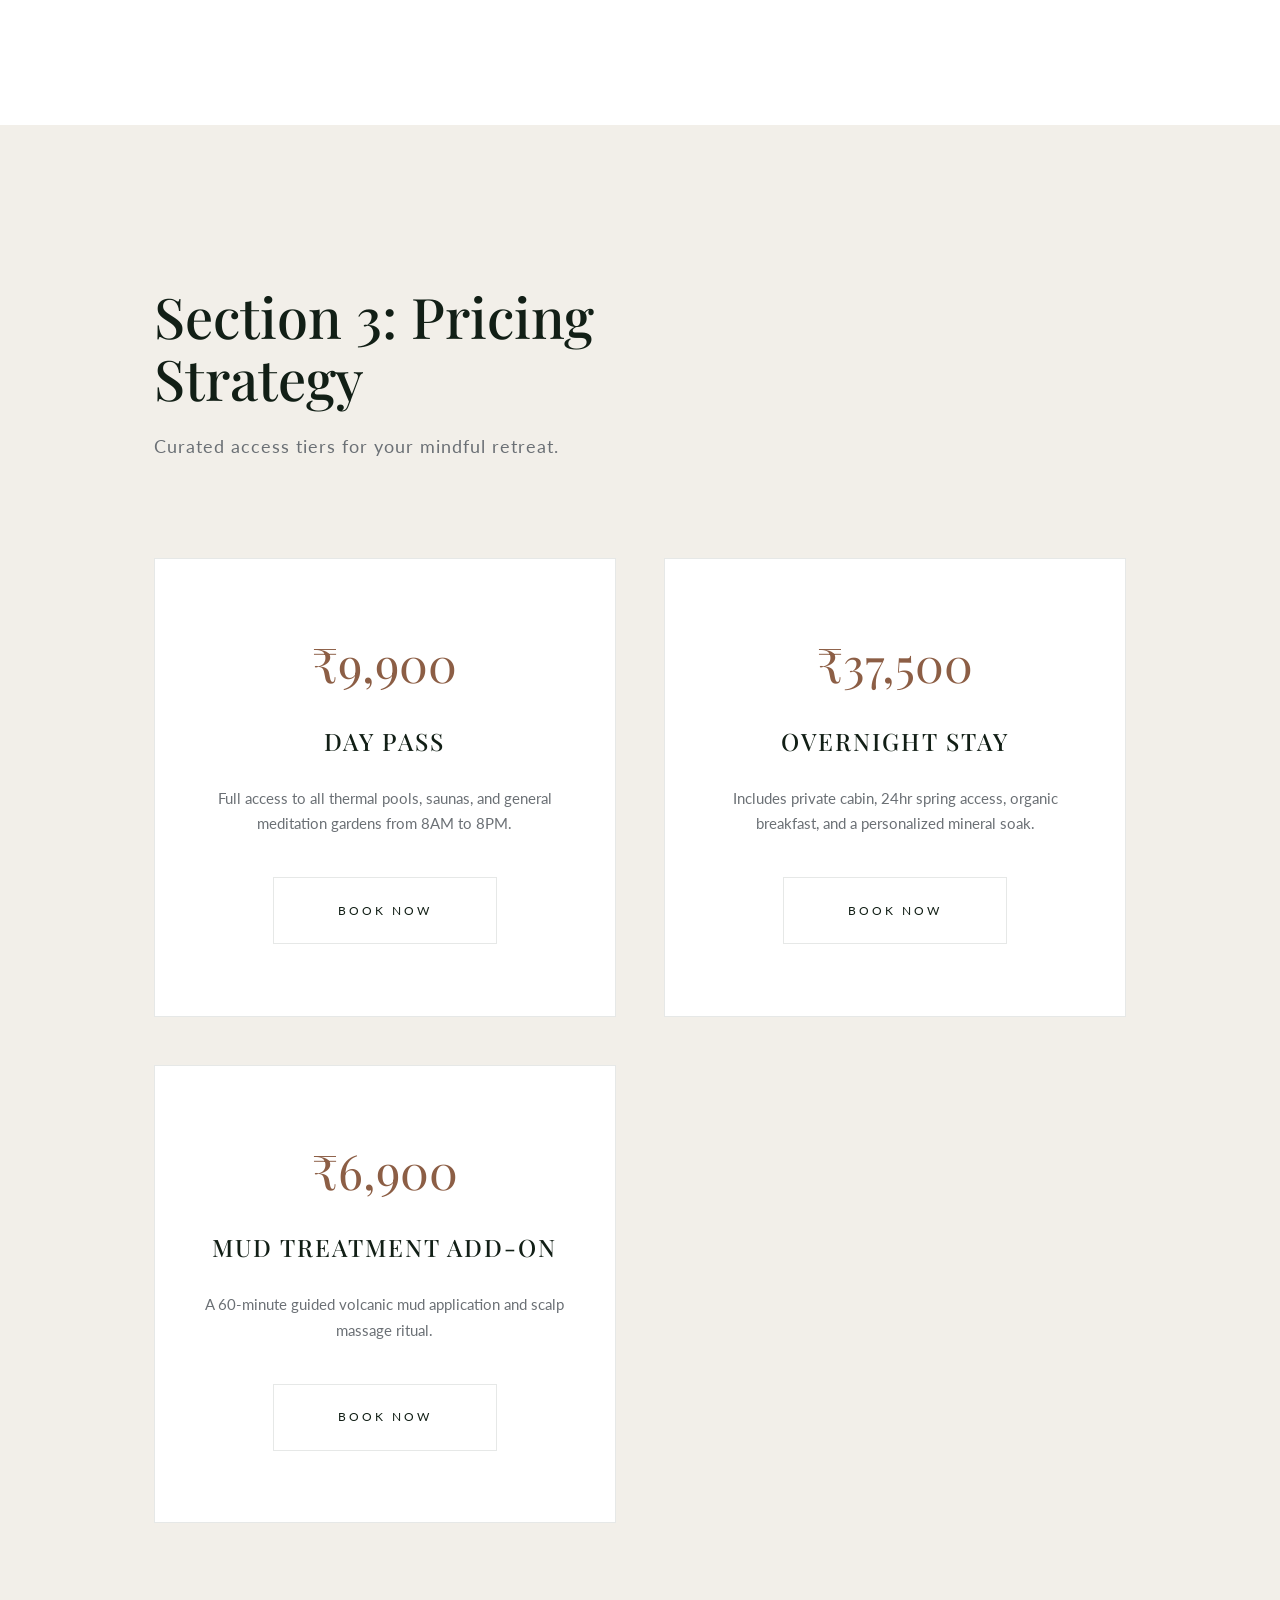
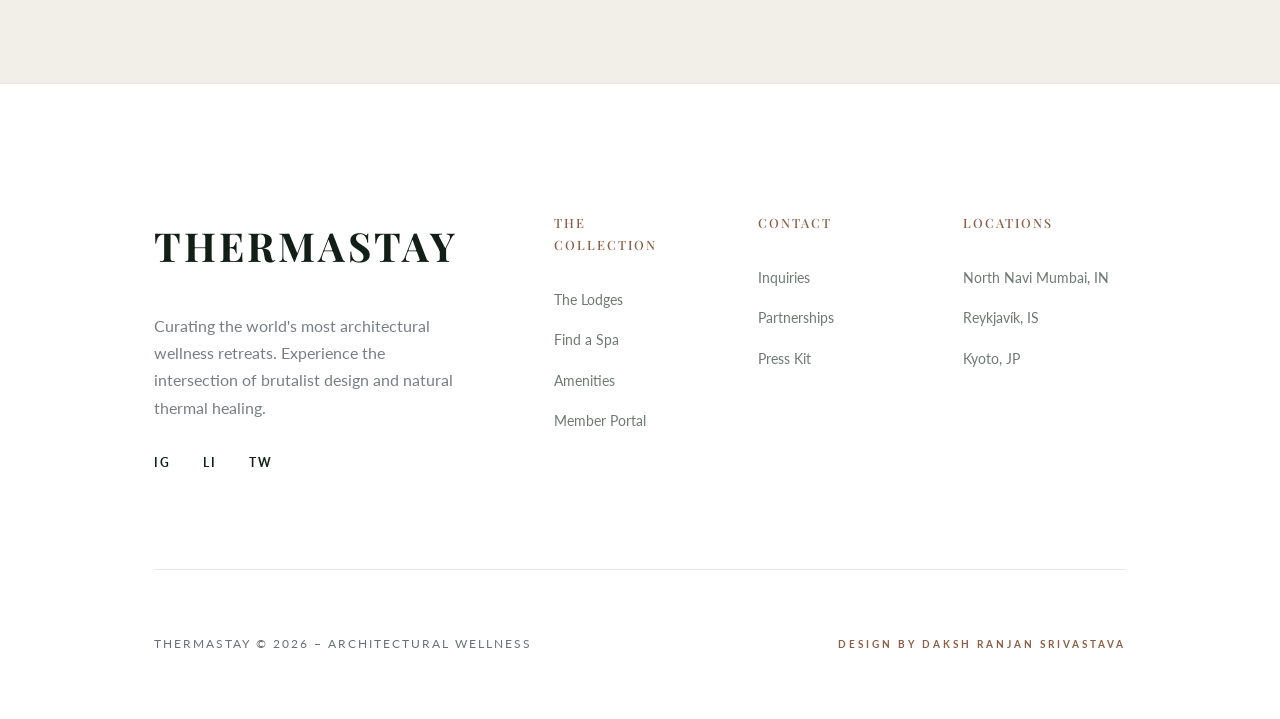
==== commit c3b88644: "Few Improvements" ====
--- a/Amenities.html
+++ b/Amenities.html
@@ -5,10 +5,17 @@
     <meta charset="UTF-8">
     <meta name="viewport" content="width=device-width, initial-scale=1.0">
     <title>Mineral & Facility Details – ThermaStay</title>
+    <script>
+        // Immediate theme check to prevent flicker
+        const theme = localStorage.getItem('theme') || 'light';
+        document.documentElement.setAttribute('data-theme', theme);
+    </script>
     <link rel="stylesheet" href="style.css">
 </head>
 
 <body>
+    <div id="page-transition-overlay" class="active"></div>
+
 
     <nav id="navbar" class="scrolled">
         <a href="index.html" class="logo">ThermaStay</a>
@@ -16,14 +23,18 @@
             <a href="index.html">Home</a>
             <a href="filters.html">Find a Spa</a>
             <a href="Amenities.html">Amenities</a>
-            <a href="#" id="auth-link">Sign In</a>
+            <a href="#" id="auth-link" class="glass-link">Sign In</a>
         </div>
     </nav>
 
-    <header class="hero" style="background-color: #3d3b36; height: 60vh;">
+    <header class="hero hero-secondary">
         <img src="images/amenity_hero.png" alt="Mineral Details" class="hero-img" style="opacity: 0.6;">
         <div class="mist-overlay"></div>
-        <div class="steam"></div>
+        <div class="steam">
+            <div class="steam-layer"></div>
+            <div class="steam-layer"></div>
+            <div class="steam-layer"></div>
+        </div>
         <div class="hero-content">
             <p>Composition & Facilities</p>
             <h1>Spa Mineral & Facility Details</h1>
@@ -107,7 +118,7 @@
         </div>
     </section>
 
-    <section id="amenities-grid" style="background: var(--color-white);">
+    <section id="amenities-grid" class="section-cta">
         <div class="section-title">
             <h2>Section 2: Amenities Grid</h2>
             <p>Exclusive facilities designed for absolute serenity and physical recovery.</p>
@@ -158,41 +169,66 @@
                 <span class="price">₹9,900</span>
                 <h3>Day Pass</h3>
                 <p>Full access to all thermal pools, saunas, and general meditation gardens from 8AM to 8PM.</p>
-                <a href="#" class="btn-premium"
-                    style="border-color: var(--color-forest); color: var(--color-forest);">Book Now</a>
+                <a href="#" class="btn-premium">Book Now</a>
             </div>
 
             <div class="pricing-card">
                 <span class="price">₹37,500</span>
                 <h3>Overnight Stay</h3>
                 <p>Includes private cabin, 24hr spring access, organic breakfast, and a personalized mineral soak.</p>
-                <a href="#" class="btn-premium"
-                    style="border-color: var(--color-forest); color: var(--color-forest);">Book Now</a>
+                <a href="#" class="btn-premium">Book Now</a>
             </div>
 
             <div class="pricing-card">
                 <span class="price">₹6,900</span>
                 <h3>Mud Treatment Add-On</h3>
                 <p>A 60-minute guided volcanic mud application and scalp massage ritual.</p>
-                <a href="#" class="btn-premium"
-                    style="border-color: var(--color-forest); color: var(--color-forest);">Book Now</a>
+                <a href="#" class="btn-premium">Book Now</a>
             </div>
         </div>
     </section>
 
     <footer>
         <div class="footer-content">
-            <div class="footer-logo">ThermaStay</div>
+            <div class="footer-brand">
+                <h2 class="footer-logo">ThermaStay</h2>
+                <p class="brand-bio">Curating the world's most architectural wellness retreats. Experience the intersection of brutalist design and natural thermal healing.</p>
+                <div class="social-links">
+                    <a href="#" aria-label="Instagram">IG</a>
+                    <a href="#" aria-label="LinkedIn">LI</a>
+                    <a href="#" aria-label="Twitter">TW</a>
+                </div>
+            </div>
             <div class="footer-nav">
-                <h4>Explore</h4>
+                <h4>The Collection</h4>
                 <ul>
-                    <li><a href="index.html">The Collection</a></li>
+                    <li><a href="index.html">The Lodges</a></li>
                     <li><a href="filters.html">Find a Spa</a></li>
                     <li><a href="Amenities.html">Amenities</a></li>
+                    <li><a href="#">Member Portal</a></li>
                 </ul>
             </div>
-        </div>
-        <p class="copyright">THERMASTAY &copy; Made By Daksh Ranjan Srivastava</p>
+            <div class="footer-nav">
+                <h4>Contact</h4>
+                <ul>
+                    <li><a href="#">Inquiries</a></li>
+                    <li><a href="#">Partnerships</a></li>
+                    <li><a href="#">Press Kit</a></li>
+                </ul>
+            </div>
+            <div class="footer-nav">
+                <h4>Locations</h4>
+                <ul>
+                    <li><a href="#">North Navi Mumbai, IN</a></li>
+                    <li><a href="#">Reykjavík, IS</a></li>
+                    <li><a href="#">Kyoto, JP</a></li>
+                </ul>
+            </div>
+        </div>
+        <div class="footer-bottom">
+            <p class="copyright">THERMASTAY &copy; 2026 – ARCHITECTURAL WELLNESS</p>
+            <p class="designer-tag">DESIGN BY DAKSH RANJAN SRIVASTAVA</p>
+        </div>
     </footer>
 
     <!-- Auth & Booking UI (Integrated) -->
--- a/style.css
+++ b/style.css
@@ -3,25 +3,199 @@
 @import url('https://fonts.googleapis.com/css2?family=Lato:ital,wght@0,300;0,400;0,700;1,400&family=Playfair+Display:ital,wght@0,400..900;1,400..900&display=swap');
 
 :root {
-    --color-beige: #F9F6F2;
-    --color-forest: #1B2B21;
-    --color-forest-light: #2D3E33;
-    --color-clay: #7A4F32;
-    --color-stone: #5A5E63;
-    --color-white: #FFFFFF;
-    --color-dark: #121212;
-    --color-accent: #E5D5C5;
+    /* Semantic Theme Core */
+    --bg-primary: #F2EFE9;
+    --bg-secondary: #FFFFFF;
+    --text-primary: #121F16;
+    --text-secondary: #6B7075;
+    --accent-primary: #8C5E45;
+    --accent-secondary: #D9C9B8;
+    
+    --pure-white: #FFFFFF;
+    --pure-black: #000000;
+    
+    /* Semantic Utility */
+    --border-primary: rgba(18, 31, 22, 0.1);
+    --glass-surface: rgba(255, 255, 255, 0.4);
+    --glass-text: #121F16;
+
+    /* Mode-Specific Button Colors */
+    --btn-anim-color: #121F16; /* Dark Green for Light Mode */
+    --btn-text-hover: #FFFFFF;
+
+    /* Page Transition Color */
+    --page-transition-color: #121F16; /* Dark Green for Light Mode */
+    
+    /* Legacy Mapping (For Compatibility) */
+    --color-beige: var(--bg-primary);
+    --color-white: var(--bg-secondary);
+    --color-forest: var(--text-primary);
+    --color-stone: var(--text-secondary);
+    --color-clay: var(--accent-primary);
+    --color-accent: var(--accent-secondary);
+    --color-dark: #0D0D0D;
 
     --font-heading: 'Playfair Display', serif;
     --font-body: 'Lato', sans-serif;
 
-    --shadow-premium: 0 15px 45px rgba(0, 0, 0, 0.03), 0 5px 15px rgba(0, 0, 0, 0.02);
-    --shadow-hover: 0 30px 60px rgba(0, 0, 0, 0.08);
-    --radius-lg: 0px;
-    /* Sharp corners for minimalist luxury */
-    --radius-md: 0px;
-
-    --transition-premium: all 0.6s cubic-bezier(0.23, 1, 0.32, 1);
+    --shadow-ambient: 0 4px 6px -1px rgba(0, 0, 0, 0.05), 0 2px 4px -1px rgba(0, 0, 0, 0.03);
+    --shadow-premium: 0 20px 40px rgba(0, 0, 0, 0.08);
+    --shadow-hover: 0 30px 60px rgba(0, 0, 0, 0.12);
+    
+    --radius-lg: 4px;
+    --radius-md: 2px;
+
+    --transition-premium: all 0.7s cubic-bezier(0.19, 1, 0.22, 1);
+    --transition-fast: all 0.3s cubic-bezier(0.4, 0, 0.2, 1);
+}
+
+/* Dark Mode Overhaul */
+[data-theme="dark"] {
+    --bg-primary: #050806; /* Deepest organic green-black */
+    --bg-secondary: #0A0F0C; /* Slightly lighter deep forest */
+    --text-primary: #F2EFE9;
+    --text-secondary: #9BA49D;
+    --accent-primary: #D4AF37; /* Luxury Soft Gold */
+    --accent-secondary: #1A261E;
+    
+    --border-primary: rgba(255, 255, 255, 0.2); /* Slightly brighter for dark mode */
+    --glass-surface: rgba(0, 0, 0, 0.6);
+    --glass-text: #F2EFE9;
+
+    --btn-anim-color: #D4AF37; /* Yellow/Gold for Dark Mode */
+    --btn-text-hover: #050806;
+
+    --page-transition-color: #D4AF37; /* Yellow/Gold for Dark Mode */
+
+    color-scheme: dark;
+}
+
+/* Body and Section Baselines */
+body, section, footer {
+    background-color: var(--bg-primary);
+    color: var(--text-primary);
+    transition: background-color 0.8s ease, color 0.8s ease;
+}
+
+/* Theme Toggle Positioning */
+.theme-toggle {
+    background: transparent;
+    border: 1px solid rgba(127, 127, 127, 0.2);
+    color: inherit;
+    width: 38px;
+    height: 38px;
+    border-radius: 50%;
+    cursor: pointer;
+    display: flex;
+    align-items: center;
+    justify-content: center;
+    transition: var(--transition-fast);
+}
+
+.theme-toggle:hover {
+    background: rgba(127, 127, 127, 0.1);
+    transform: rotate(15deg);
+}
+
+#navbar {
+    display: flex;
+    justify-content: space-between;
+    align-items: center;
+}
+
+#navbar .logo {
+    margin-right: auto;
+}
+
+#navbar .theme-toggle {
+    margin-left: 2rem;
+}
+
+@media (max-width: 900px) {
+    #navbar {
+        padding: 1.5rem 5%;
+    }
+}
+
+.theme-toggle svg {
+    width: 18px;
+    height: 18px;
+    fill: currentColor;
+}
+
+/* Mobile Menu Controls */
+.mobile-menu-btn {
+    display: none;
+    background: transparent;
+    border: none;
+    width: 30px;
+    height: 20px;
+    position: relative;
+    cursor: pointer;
+    z-index: 1001;
+    margin-left: 2rem;
+}
+
+.mobile-menu-btn span {
+    display: block;
+    width: 100%;
+    height: 2px;
+    background: var(--text-primary);
+    position: absolute;
+    left: 0;
+    transition: var(--transition-fast);
+}
+
+.mobile-menu-btn span:nth-child(1) { top: 0; }
+.mobile-menu-btn span:nth-child(2) { top: 9px; }
+.mobile-menu-btn span:nth-child(3) { bottom: 0; }
+
+.mobile-menu-btn.active span:nth-child(1) { transform: translateY(9px) rotate(45deg); }
+.mobile-menu-btn.active span:nth-child(2) { opacity: 0; }
+.mobile-menu-btn.active span:nth-child(3) { transform: translateY(-9px) rotate(-45deg); }
+
+@media (max-width: 900px) {
+    .mobile-menu-btn { display: block; }
+    
+    .nav-links {
+        position: fixed;
+        top: 0;
+        right: -100%;
+        width: 80%;
+        height: 100vh;
+        background: var(--glass-surface);
+        backdrop-filter: blur(20px);
+        flex-direction: column;
+        justify-content: center;
+        align-items: center;
+        gap: 3rem;
+        transition: var(--transition-premium);
+        z-index: 1000;
+        border-left: 1px solid var(--border-primary);
+    }
+
+    .nav-links.active {
+        right: 0;
+    }
+
+    .nav-links a {
+        font-size: 1.5rem;
+    }
+}
+
+/* Premium Scrollbar */
+::-webkit-scrollbar {
+    width: 6px;
+}
+::-webkit-scrollbar-track {
+    background: var(--bg-primary);
+}
+::-webkit-scrollbar-thumb {
+    background: var(--accent-secondary);
+    border-radius: 10px;
+}
+::-webkit-scrollbar-thumb:hover {
+    background: var(--accent-primary);
 }
 
 * {
@@ -32,10 +206,11 @@
 
 body {
     font-family: var(--font-body);
-    background-color: var(--color-beige);
-    color: var(--color-dark);
+    background-color: var(--bg-primary); /* Use theme variable */
+    color: var(--text-primary); /* Use theme variable */
     line-height: 1.7;
     overflow-x: hidden;
+    transition: background-color 0.5s ease, color 0.5s ease;
 }
 
 h1,
@@ -43,7 +218,7 @@
 h3,
 h4 {
     font-family: var(--font-heading);
-    color: var(--color-forest);
+    color: var(--text-primary);
     font-weight: 500;
 }
 
@@ -63,7 +238,7 @@
     width: 100%;
     background: transparent;
     z-index: 1000;
-    padding: 2.5rem 8%;
+    padding: 3rem 8%;
     display: flex;
     justify-content: space-between;
     align-items: center;
@@ -71,10 +246,16 @@
 }
 
 nav.scrolled {
-    padding: 1.2rem 8%;
-    background: rgba(249, 246, 242, 0.98);
-    backdrop-filter: blur(15px);
-    border-bottom: 1px solid rgba(27, 43, 33, 0.05);
+    padding: 1.5rem 8%;
+    background: var(--bg-primary); /* Fully opaque on scroll */
+    box-shadow: 0 10px 30px rgba(0, 0, 0, 0.05);
+    border-bottom: 1px solid var(--border-primary);
+}
+
+[data-theme="dark"] nav.scrolled {
+    background: var(--bg-primary);
+    border-bottom: 1px solid var(--border-primary);
+    box-shadow: 0 10px 30px rgba(0, 0, 0, 0.3);
 }
 
 .logo {
@@ -82,19 +263,19 @@
     font-weight: 700;
     letter-spacing: 2px;
     text-transform: uppercase;
-    color: var(--color-white);
-    /* Premium contrast on dark background */
+    color: var(--pure-white); /* Always light on hero */
     transition: var(--transition-premium);
 }
 
 nav.scrolled .logo {
-    color: var(--color-forest);
+    color: var(--text-primary);
     /* Elegant shift on light background */
 }
 
 .nav-links {
     display: flex;
-    gap: 3.5rem;
+    align-items: center; /* Centralize Toggle & Links */
+    gap: 2.5rem;
 }
 
 .nav-links a {
@@ -103,23 +284,25 @@
     letter-spacing: 1.5px;
     font-weight: 400;
     opacity: 0.8;
-    color: var(--color-white);
+    color: var(--pure-white); /* Always light on hero */
     transition: var(--transition-premium);
     position: relative;
+    text-shadow: 0 2px 15px rgba(0, 0, 0, 0.4); /* Enhanced legibility */
 }
 
 nav.scrolled .nav-links a {
-    color: var(--color-forest);
+    color: var(--text-primary);
     opacity: 0.7;
+    text-shadow: none;
 }
 
 .nav-links a:hover {
     opacity: 1;
-    color: var(--color-accent);
+    color: var(--accent-primary);
 }
 
 nav.scrolled .nav-links a:hover {
-    color: var(--color-clay);
+    color: var(--accent-primary);
     opacity: 1;
 }
 
@@ -130,13 +313,29 @@
     left: 50%;
     width: 0;
     height: 1px;
-    background: var(--color-clay);
+    background: var(--accent-primary);
     transition: var(--transition-premium);
     transform: translateX(-50%);
 }
 
 .nav-links a:hover::after {
-    width: 20px;
+    width: 30px;
+}
+
+/* Glass Utility */
+.glass {
+    background: var(--glass-surface);
+    backdrop-filter: blur(15px) saturate(180%);
+    border: 1px solid var(--border-primary);
+    box-shadow: var(--shadow-ambient);
+    color: var(--glass-text);
+}
+
+.glass-dark {
+    background: var(--glass-surface); /* Inherits from theme */
+    backdrop-filter: blur(20px) saturate(180%);
+    border: 1px solid var(--border-primary);
+    color: var(--glass-text);
 }
 
 /* Hero Section */
@@ -147,7 +346,7 @@
     align-items: center;
     justify-content: center;
     text-align: center;
-    color: var(--color-white);
+    color: var(--pure-white); /* Force white text */
     overflow: hidden;
 }
 
@@ -178,55 +377,55 @@
     left: 0;
     width: 100%;
     height: 100%;
-    background: linear-gradient(135deg, rgba(27, 43, 33, 0.45) 0%, transparent 60%, rgba(249, 246, 242, 0.2) 100%);
+    /* Layered gradient: Dark top for text clarity, then mist */
+    background: linear-gradient(to bottom, rgba(0,0,0,0.5) 0%, transparent 20%, transparent 80%, rgba(242, 239, 233, 0.3) 100%),
+                linear-gradient(135deg, rgba(18, 31, 22, 0.4) 0%, transparent 60%);
     z-index: 2;
     pointer-events: none;
 }
 
-/* Advanced Steam Animation */
-@keyframes advancedSteam {
-    0% {
-        background-position: 0 0;
-        opacity: 0.1;
-    }
-
-    50% {
-        opacity: 0.3;
-    }
-
-    100% {
-        background-position: 1000px -1000px;
-        opacity: 0.1;
-    }
+/* Volumetric Steam Overhaul */
+@keyframes volumetricSteam {
+    0% { transform: translate(0, 50px) scale(1) rotate(0deg); opacity: 0; }
+    20% { opacity: 0.7; }
+    100% { transform: translate(-30px, -250px) scale(2.5) rotate(15deg); opacity: 0; }
 }
 
 .steam {
     position: absolute;
-    top: 0;
+    bottom: -15%;
+    left: -10%;
+    width: 120%;
+    height: 120%;
+    z-index: 4; /* Above hero content for depth */
+    pointer-events: none;
+    overflow: hidden;
+}
+
+.steam-layer {
+    position: absolute;
+    bottom: 0;
     left: 0;
-    width: 200%;
-    height: 200%;
-    z-index: 2;
-    pointer-events: none;
-    background: url('https://www.transparenttextures.com/patterns/foggy-birds.png');
-    animation: advancedSteam 30s infinite linear;
-    filter: blur(4px);
-}
-
-.indicator.moderate::before {
-    background: #FF9800;
-    box-shadow: 0 0 15px #FF9800, 0 0 30px rgba(255, 152, 0, 0.5);
-    animation: yellowGlow 2s infinite alternate;
-}
-
-@keyframes yellowGlow {
-    from {
-        box-shadow: 0 0 5px #FF9800;
-    }
-
-    to {
-        box-shadow: 0 0 20px #FF9800, 0 0 40px rgba(255, 152, 0, 0.8);
-    }
+    width: 100%;
+    height: 100%;
+    background: radial-gradient(circle at center, rgba(255,255,255,0.4) 0%, transparent 65%);
+    filter: blur(80px);
+    mix-blend-mode: screen;
+    animation: volumetricSteam 15s infinite ease-in-out;
+}
+
+.steam-layer:nth-child(2) {
+    animation-delay: -5s;
+    animation-duration: 18s;
+    background: radial-gradient(circle at center, rgba(255,255,255,0.3) 0%, transparent 70%);
+    filter: blur(100px);
+}
+
+.steam-layer:nth-child(3) {
+    animation-delay: -10s;
+    animation-duration: 22s;
+    background: radial-gradient(circle at center, rgba(255,255,255,0.2) 0%, transparent 75%);
+    filter: blur(120px);
 }
 
 .hero-content {
@@ -238,10 +437,19 @@
 
 .hero h1 {
     font-size: 5.5rem;
-    color: var(--color-white);
+    color: var(--pure-white); /* Always white regardless of theme */
     margin-bottom: 2rem;
     line-height: 1;
     letter-spacing: -1px;
+}
+
+.hero .btn-premium {
+    color: var(--pure-white);
+    border-color: rgba(255, 255, 255, 0.4);
+}
+
+.hero .btn-premium:hover {
+    color: var(--btn-text-hover);
 }
 
 .hero p {
@@ -255,25 +463,64 @@
 
 .btn-premium {
     display: inline-block;
-    padding: 1.2rem 3.5rem;
+    padding: 1.4rem 4rem;
     background: transparent;
-    color: var(--color-white);
-    border: 1px solid var(--color-white);
-    font-size: 0.8rem;
-    text-transform: uppercase;
-    letter-spacing: 2px;
+    color: var(--text-primary);
+    border: 1px solid var(--border-primary);
+    font-size: 0.75rem;
+    text-transform: uppercase;
+    letter-spacing: 3px;
     transition: var(--transition-premium);
+    position: relative;
+    overflow: hidden;
+    cursor: pointer;
+    backdrop-filter: blur(5px);
+}
+
+.btn-premium::before {
+    content: '';
+    position: absolute;
+    top: 50%;
+    left: 50%;
+    width: 0;
+    height: 0;
+    background: var(--btn-anim-color);
+    transform: translate(-50%, -50%);
+    border-radius: 50%;
+    transition: width 0.6s ease, height 0.6s ease;
+    z-index: -1;
 }
 
 .btn-premium:hover {
-    background: var(--color-white);
-    color: var(--color-dark);
-    transform: translateY(-3px);
+    color: var(--btn-text-hover);
+    border-color: var(--btn-anim-color);
+    letter-spacing: 4px;
+}
+
+.btn-premium:hover::before {
+    width: 300%;
+    height: 300%;
+}
+
+[data-theme="dark"] .btn-premium {
+    border-color: rgba(212, 175, 55, 0.3);
+    color: var(--accent-primary);
+}
+
+[data-theme="dark"] .btn-premium:hover {
+    border-color: var(--accent-primary);
+    color: var(--btn-text-hover);
 }
 
 /* Sections */
 section {
     padding: 10rem 12%;
+}
+
+@media (max-width: 900px) {
+    section {
+        padding: 6rem 5%;
+    }
 }
 
 .section-title {
@@ -288,7 +535,7 @@
 }
 
 .section-title p {
-    color: var(--color-stone);
+    color: var(--text-secondary);
     font-size: 1.1rem;
     letter-spacing: 1px;
 }
@@ -312,17 +559,19 @@
     margin-bottom: 2rem;
     position: relative;
     box-shadow: var(--shadow-premium);
+    background: var(--bg-secondary); /* Placeholder background */
+    border: 1px solid var(--border-primary);
 }
 
 .spa-card img {
     width: 100%;
     height: 100%;
     object-fit: cover;
-    transition: var(--transition-premium);
+    transition: transform 1.2s cubic-bezier(0.19, 1, 0.22, 1);
 }
 
 .spa-card:hover img {
-    transform: scale(1.08);
+    transform: scale(1.1);
 }
 
 .spa-info h3 {
@@ -331,7 +580,7 @@
 }
 
 .spa-location {
-    color: var(--color-stone);
+    color: var(--text-secondary);
     font-size: 0.8rem;
     text-transform: uppercase;
     letter-spacing: 2px;
@@ -348,8 +597,8 @@
 
 .tag {
     font-size: 0.7rem;
-    color: var(--color-clay);
-    border-bottom: 1px solid var(--color-accent);
+    color: var(--accent-primary);
+    border-bottom: 1px solid var(--accent-secondary);
     padding-bottom: 2px;
     text-transform: uppercase;
     letter-spacing: 1px;
@@ -365,14 +614,15 @@
 }
 
 .amenity-item {
-    background: var(--color-beige);
+    background: var(--bg-primary);
     padding: 6rem 3rem;
     text-align: center;
     transition: var(--transition-premium);
+    border: 1px solid var(--border-primary);
 }
 
 .amenity-item:hover {
-    background: var(--color-white);
+    background: var(--bg-secondary);
     transform: scale(1.02);
     z-index: 2;
     box-shadow: var(--shadow-hover);
@@ -381,7 +631,7 @@
 .amenity-icon {
     font-size: 2.5rem;
     margin-bottom: 2.5rem;
-    color: var(--color-clay);
+    color: var(--accent-primary);
     font-weight: 300;
 }
 
@@ -393,33 +643,72 @@
 
 .amenity-item p {
     font-size: 0.9rem;
-    color: var(--color-stone);
+    color: var(--text-secondary);
     max-width: 250px;
     margin: 0 auto;
 }
 
 /* Footer */
 footer {
-    background: var(--color-forest);
-    color: var(--color-white);
+    background: var(--bg-secondary);
+    color: var(--text-primary);
     padding: 8rem 12% 4rem;
+    border-top: 1px solid var(--border-primary);
+}
+
+[data-theme="dark"] footer {
+    background: var(--bg-primary); /* Deepest for dark footer */
 }
 
 .footer-content {
-    display: flex;
-    justify-content: space-between;
-    align-items: flex-start;
+    display: grid;
+    grid-template-columns: 2fr 1fr 1fr 1.5fr;
+    gap: 6rem;
     margin-bottom: 6rem;
+}
+
+.footer-brand {
+    max-width: 400px;
+}
+
+.brand-bio {
+    font-size: 1rem;
+    line-height: 1.7;
+    margin: 2rem 0;
+    color: var(--text-secondary);
+    opacity: 0.9;
+}
+
+.social-links {
+    display: flex;
+    gap: 2rem;
+}
+
+.social-links a {
+    font-size: 0.75rem;
+    text-transform: uppercase;
+    letter-spacing: 2px;
+    font-weight: 700;
+    color: var(--text-primary);
+    transition: var(--transition-fast);
+}
+
+.social-links a:hover {
+    color: var(--accent-primary);
+    transform: translateY(-3px);
 }
 
 .footer-logo {
     font-size: 2.5rem;
-    color: var(--color-white);
+    color: var(--text-primary);
     margin-bottom: 0;
+    text-transform: uppercase;
+    letter-spacing: 3px;
+    font-weight: 700;
 }
 
 .footer-nav h4 {
-    color: var(--color-accent);
+    color: var(--accent-primary);
     text-transform: uppercase;
     font-size: 0.8rem;
     letter-spacing: 2px;
@@ -437,18 +726,35 @@
     opacity: 1;
 }
 
+.footer-bottom {
+    padding-top: 4rem;
+    border-top: 1px solid var(--border-primary);
+    display: flex;
+    justify-content: space-between;
+    align-items: center;
+    flex-wrap: wrap;
+    gap: 2rem;
+}
+
 .copyright {
-    font-size: 0.8rem;
-    opacity: 0.4;
-    text-align: center;
-    border-top: 1px solid rgba(255, 255, 255, 0.05);
-    padding-top: 4rem;
-    letter-spacing: 1px;
+    font-size: 0.75rem;
+    letter-spacing: 2px;
+    color: var(--text-secondary);
+    margin: 0;
+}
+
+.designer-tag {
+    font-size: 0.65rem;
+    letter-spacing: 3px;
+    font-weight: 700;
+    text-transform: uppercase;
+    color: var(--accent-primary);
+    margin: 0;
 }
 
 /* Filter Panel & Indicators */
 .filter-panel {
-    background: var(--color-white);
+    background: var(--bg-secondary);
     padding: 3rem;
     margin-bottom: 6rem;
     box-shadow: var(--shadow-premium);
@@ -456,6 +762,7 @@
     flex-wrap: wrap;
     gap: 4rem;
     align-items: flex-end;
+    border: 1px solid var(--border-primary);
 }
 
 .filter-control {
@@ -469,19 +776,20 @@
     text-transform: uppercase;
     letter-spacing: 2px;
     margin-bottom: 1rem;
-    color: var(--color-stone);
+    color: var(--text-secondary);
 }
 
 .filter-control select {
     width: 100%;
     padding: 1rem 0;
     border: none;
-    border-bottom: 1px solid rgba(0, 0, 0, 0.1);
+    border-bottom: 1px solid var(--border-primary);
     background: transparent;
     font-family: var(--font-body);
     font-size: 1rem;
     outline: none;
     cursor: pointer;
+    color: var(--text-primary);
 }
 
 .checkbox-group {
@@ -499,7 +807,7 @@
 }
 
 .checkbox-item input {
-    accent-color: var(--color-clay);
+    accent-color: var(--accent-primary);
 }
 
 .spa-meta {
@@ -606,19 +914,25 @@
 /* Therapeutic Benefit Tags Enhancement */
 .tag {
     font-size: 0.7rem;
-    color: var(--color-white);
-    background: linear-gradient(135deg, var(--color-forest), var(--color-forest-light));
+    color: var(--text-primary);
+    background: var(--accent-secondary);
     padding: 5px 15px;
     border-radius: 30px;
     text-transform: uppercase;
     letter-spacing: 1px;
     transition: var(--transition-premium);
-    border: none;
+    border: 1px solid var(--border-primary);
 }
 
 .tag:hover {
     transform: scale(1.1);
-    box-shadow: 0 5px 15px rgba(27, 43, 33, 0.2);
+    box-shadow: 0 5px 15px rgba(0, 0, 0, 0.1);
+}
+
+[data-theme="dark"] .tag {
+    background: rgba(212, 175, 55, 0.1); /* Gold translucent */
+    color: var(--accent-primary);
+    border-color: rgba(212, 175, 55, 0.3);
 }
 
 /* Modal Styling */
@@ -628,8 +942,8 @@
     left: 0;
     width: 100%;
     height: 100%;
-    background: rgba(18, 18, 18, 0.8);
-    backdrop-filter: blur(10px);
+    background: rgba(0, 0, 0, 0.8);
+    backdrop-filter: blur(15px);
     z-index: 2000;
     display: none;
     align-items: center;
@@ -638,23 +952,32 @@
     transition: opacity 0.5s ease;
 }
 
+[data-theme="dark"] .modal-overlay {
+    background: rgba(0, 0, 0, 0.95);
+}
+
 .modal-overlay.active {
     display: flex;
     opacity: 1;
 }
 
 .modal-content {
-    background: var(--color-beige);
+    background: var(--bg-secondary);
+    backdrop-filter: blur(25px) saturate(180%);
     width: 90%;
-    max-width: 500px;
-    padding: 4rem;
+    max-width: 550px;
+    padding: 5rem;
     position: relative;
-    transform: translateY(30px);
-    transition: transform 0.6s cubic-bezier(0.23, 1, 0.32, 1);
+    transform: translateY(40px) scale(0.95);
+    transition: transform 0.8s cubic-bezier(0.19, 1, 0.22, 1), opacity 0.8s;
+    border: 1px solid var(--border-primary);
+    box-shadow: var(--shadow-hover);
+    border-radius: var(--radius-lg);
+    color: var(--text-primary);
 }
 
 .modal-overlay.active .modal-content {
-    transform: translateY(0);
+    transform: translateY(0) scale(1);
 }
 
 .modal-close {
@@ -677,15 +1000,15 @@
 }
 
 .modal-content p {
-    color: var(--color-stone);
+    color: var(--text-secondary);
     margin-bottom: 2rem;
 }
 
 .booking-form input {
     width: 100%;
     padding: 1.2rem;
-    background: var(--color-white);
-    border: 1px solid rgba(0, 0, 0, 0.1);
+    background: var(--bg-secondary);
+    border: 1px solid var(--border-primary);
     font-family: var(--font-body);
     margin-bottom: 2rem;
     outline: none;
@@ -698,27 +1021,30 @@
     left: 0;
     width: 100%;
     height: 100%;
-    background: var(--color-forest);
+    background: var(--page-transition-color);
     z-index: 3000;
-    transform: translateY(-100%);
-    /* Start above */
-    transition: transform 0.6s cubic-bezier(0.4, 0, 0.2, 1);
+    transform: scaleY(1); /* Covered by default */
+    transform-origin: top;
+    transition: transform 1s cubic-bezier(0.85, 0, 0.15, 1);
+    pointer-events: none; /* Allow interaction once it shrinks */
 }
 
 #page-transition-overlay.active {
-    transform: translateY(0);
-    /* Cover screen */
+    transform: scaleY(1);
+    pointer-events: all;
 }
 
 #page-transition-overlay.exit {
-    transform: translateY(100%);
-    /* Exit bottom */
+    transform: scaleY(0);
+    transform-origin: bottom; /* Wipe upwards on exit */
 }
 
 .btn-secondary {
     display: inline-block;
     padding: 0.8rem 1.5rem;
-    border: 1px solid var(--color-forest);
+    border: 1px solid var(--border-primary);
+    background: var(--bg-primary);
+    color: var(--text-primary);
     font-size: 0.75rem;
     text-transform: uppercase;
     letter-spacing: 1px;
@@ -728,8 +1054,8 @@
 }
 
 .btn-secondary:hover {
-    background: var(--color-forest);
-    color: var(--color-white);
+    background: var(--accent-primary);
+    color: var(--bg-primary);
 }
 
 /* Filtering Animations */
@@ -758,10 +1084,10 @@
 
 /* Mineral Profile Table - Premium Refinement */
 .mineral-table-container {
-    background: var(--color-beige);
+    background: var(--bg-primary);
     padding: 6rem;
     margin-top: 4rem;
-    border: 1px solid rgba(27, 43, 33, 0.08);
+    border: 1px solid var(--border-primary);
     position: relative;
     overflow: hidden;
 }
@@ -774,7 +1100,7 @@
     left: 0;
     width: 6px;
     height: 100%;
-    background: var(--color-clay);
+    background: var(--accent-primary);
 }
 
 .mineral-table {
@@ -785,18 +1111,121 @@
 .mineral-table th {
     text-align: left;
     padding: 2rem;
-    border-bottom: 2px solid var(--color-forest);
+    border-bottom: 2px solid var(--text-primary);
     text-transform: uppercase;
     letter-spacing: 4px;
     font-size: 0.7rem;
-    color: var(--color-stone);
+    color: var(--text-secondary);
     font-weight: 400;
 }
 
-.mineral-table td {
-    padding: 3rem 2rem;
-    border-bottom: 1px solid rgba(0, 0, 0, 0.03);
-    vertical-align: middle;
+/* Mobile Nav & Responsiveness */
+.mobile-menu-btn {
+    display: none;
+    flex-direction: column;
+    gap: 6px;
+    background: transparent;
+    border: none;
+    cursor: pointer;
+    z-index: 1001;
+}
+
+.mobile-menu-btn span {
+    width: 25px;
+    height: 2px;
+    background: currentColor;
+    transition: var(--transition-fast);
+}
+
+@media (max-width: 1024px) {
+    nav { padding: 2rem 5%; }
+    section { padding: 6rem 8%; }
+    .hero h1 { font-size: 4rem; }
+}
+
+@media (max-width: 768px) {
+    .nav-links {
+        position: fixed;
+        top: 0;
+        right: -100%;
+        width: 80%;
+        height: 100vh;
+        background: var(--bg-primary);
+        flex-direction: column;
+        justify-content: center;
+        align-items: center;
+        gap: 3rem;
+        transition: var(--transition-premium);
+        z-index: 1000;
+        box-shadow: -10px 0 30px rgba(0,0,0,0.1);
+    }
+
+    .nav-links.active { right: 0; }
+    
+    .nav-links a { color: var(--text-primary) !important; font-size: 1.2rem; }
+    
+    .mobile-menu-btn { display: flex; }
+    
+    .hero h1 { font-size: 3rem; }
+    .hero p { font-size: 0.9rem; letter-spacing: 2px; }
+    
+    .section-title h2 { font-size: 2.5rem; }
+    
+    .spa-grid { grid-template-columns: 1fr; gap: 2rem; }
+    .spa-img-wrapper { height: 400px; }
+    
+    .amenity-list { grid-template-columns: 1fr; }
+    
+    .footer-content { grid-template-columns: 1fr; gap: 3rem; }
+    
+    .pricing-grid { grid-template-columns: 1fr; }
+    
+    .filter-panel { padding: 2rem; gap: 2rem; }
+    .filter-control { min-width: 100%; }
+    
+    .modal-content { padding: 3rem 2rem; width: 95%; }
+}
+
+@media (max-width: 480px) {
+    .hero h1 { font-size: 2.5rem; }
+    .btn-premium { padding: 1.2rem 2.5rem; width: 100%; text-align: center; }
+}
+
+.section-cta {
+    background: var(--bg-secondary);
+    border-top: 1px solid rgba(127, 127, 127, 0.1);
+}
+
+.cta-title {
+    margin: 0 auto 4rem;
+    text-align: center;
+}
+
+.hero-secondary {
+    height: 60vh;
+}
+
+[data-theme="dark"] .section-title h2,
+[data-theme="dark"] .section-title p {
+    color: var(--text-primary);
+}
+
+[data-theme="dark"] .spa-card .tags span {
+    background: rgba(212, 175, 55, 0.15); /* Soft Gold translucent */
+    color: var(--accent-primary);
+    border: 1px solid rgba(212, 175, 55, 0.3);
+}
+
+/* Modal and Panel Refinements for Dark Mode */
+[data-theme="dark"] .panel {
+    background: var(--bg-secondary);
+    border: 1px solid rgba(255, 255, 255, 0.05);
+}
+
+[data-theme="dark"] input {
+    background: rgba(255, 255, 255, 0.03);
+    border-color: rgba(255, 255, 255, 0.1);
+    color: var(--text-primary);
 }
 
 .mineral-table tr:last-child td {
@@ -806,28 +1235,28 @@
 .mineral-name {
     font-family: var(--font-heading);
     font-size: 2.2rem;
-    color: var(--color-forest);
+    color: var(--text-primary);
     line-height: 1;
 }
 
 .mineral-value {
     font-family: var(--font-heading);
     font-size: 2.8rem;
-    color: var(--color-clay);
+    color: var(--accent-primary);
     font-weight: 300;
 }
 
 .mineral-unit {
     font-size: 0.75rem;
     text-transform: uppercase;
-    color: var(--color-stone);
+    color: var(--text-secondary);
     margin-left: 0.8rem;
     letter-spacing: 2px;
 }
 
 .mineral-benefit {
     font-size: 1.1rem;
-    color: var(--color-stone);
+    color: var(--text-secondary);
     max-width: 450px;
     line-height: 1.7;
     font-style: italic;
@@ -847,10 +1276,10 @@
 }
 
 .pricing-card {
-    background: var(--color-white);
+    background: var(--bg-secondary);
     padding: 4rem 3rem;
     text-align: center;
-    border: 1px solid rgba(0, 0, 0, 0.05);
+    border: 1px solid var(--border-primary);
     transition: var(--transition-premium);
 }
 
@@ -862,7 +1291,7 @@
 .pricing-card .price {
     font-family: var(--font-heading);
     font-size: 3rem;
-    color: var(--color-clay);
+    color: var(--accent-primary);
     margin-bottom: 1rem;
     display: block;
 }
@@ -875,7 +1304,7 @@
 }
 
 .pricing-card p {
-    color: var(--color-stone);
+    color: var(--text-secondary);
     margin-bottom: 2.5rem;
     font-size: 0.95rem;
 }
@@ -892,25 +1321,25 @@
 }
 
 @media (max-width: 900px) {
-    section {
-        padding: 6rem 8%;
-    }
-
-    .filter-container {
-        grid-template-columns: 1fr;
-    }
-
     .hero h1 {
         font-size: 3rem;
     }
 
+    .spa-grid {
+        grid-template-columns: 1fr;
+    }
+
     .amenity-list {
         grid-template-columns: 1fr;
     }
 
     .footer-content {
-        flex-direction: column;
+        grid-template-columns: 1fr;
         gap: 4rem;
+    }
+
+    .pricing-grid {
+        grid-template-columns: 1fr;
     }
 }
 
@@ -921,7 +1350,7 @@
     left: 0;
     width: 100%;
     height: 100%;
-    background: rgba(0, 0, 0, 0.85);
+    background: rgba(0, 0, 0, 0.8);
     backdrop-filter: blur(15px);
     z-index: 2000;
     display: none;
@@ -929,19 +1358,23 @@
     justify-content: center;
 }
 
+[data-theme="dark"] .overlay {
+    background: rgba(0, 0, 0, 0.9);
+}
+
 .panel {
-    background: var(--color-beige);
+    background: var(--bg-primary);
     padding: 4rem;
     width: 90%;
     max-width: 450px;
     position: relative;
-    color: var(--color-forest);
+    color: var(--text-primary);
 }
 
 .panel h2 {
     font-size: 2.5rem;
     margin-bottom: 1rem;
-    color: var(--color-forest);
+    color: var(--text-primary);
 }
 
 .panel h3 {
@@ -949,29 +1382,29 @@
     text-transform: uppercase;
     letter-spacing: 2px;
     margin: 2rem 0 1rem;
-    color: var(--color-clay);
+    color: var(--accent-primary);
 }
 
 .panel input {
     width: 100%;
     padding: 1.2rem;
-    background: var(--color-white);
-    border: 1px solid rgba(0, 0, 0, 0.1);
+    background: var(--bg-primary);
+    border: 1px solid var(--border-primary);
     margin-bottom: 1.5rem;
     outline: none;
     font-family: var(--font-body);
-    color: var(--color-dark);
+    color: var(--text-primary);
 }
 
 .panel .btn-premium {
-    border-color: var(--color-forest);
-    color: var(--color-forest);
+    border-color: var(--text-primary);
+    color: var(--text-primary);
     width: 100%;
 }
 
 .panel .btn-premium:hover {
-    background: var(--color-forest);
-    color: var(--color-white);
+    background: var(--text-primary);
+    color: var(--bg-secondary);
 }
 
 .close {
@@ -981,7 +1414,7 @@
     font-size: 1.5rem;
     cursor: pointer;
     opacity: 0.5;
-    color: var(--color-forest);
+    color: var(--text-primary);
 }
 
 .tabs {
@@ -999,12 +1432,12 @@
     cursor: pointer;
     opacity: 0.5;
     padding-bottom: 0.5rem;
-    color: var(--color-forest);
+    color: var(--text-primary);
 }
 
 .tabs button.active {
     opacity: 1;
-    border-bottom: 1px solid var(--color-clay);
+    border-bottom: 1px solid var(--accent-primary);
 }
 
 .b-history {
@@ -1015,7 +1448,7 @@
 
 .b-item {
     padding: 1rem 0;
-    border-bottom: 1px solid rgba(27, 43, 33, 0.1);
+    border-bottom: 1px solid var(--border-primary);
     display: flex;
     justify-content: space-between;
     align-items: center;
@@ -1043,7 +1476,7 @@
 .user-initials {
     width: 32px;
     height: 32px;
-    background: var(--color-clay);
+    background: var(--accent-primary);
     color: #fff;
     display: flex;
     align-items: center;
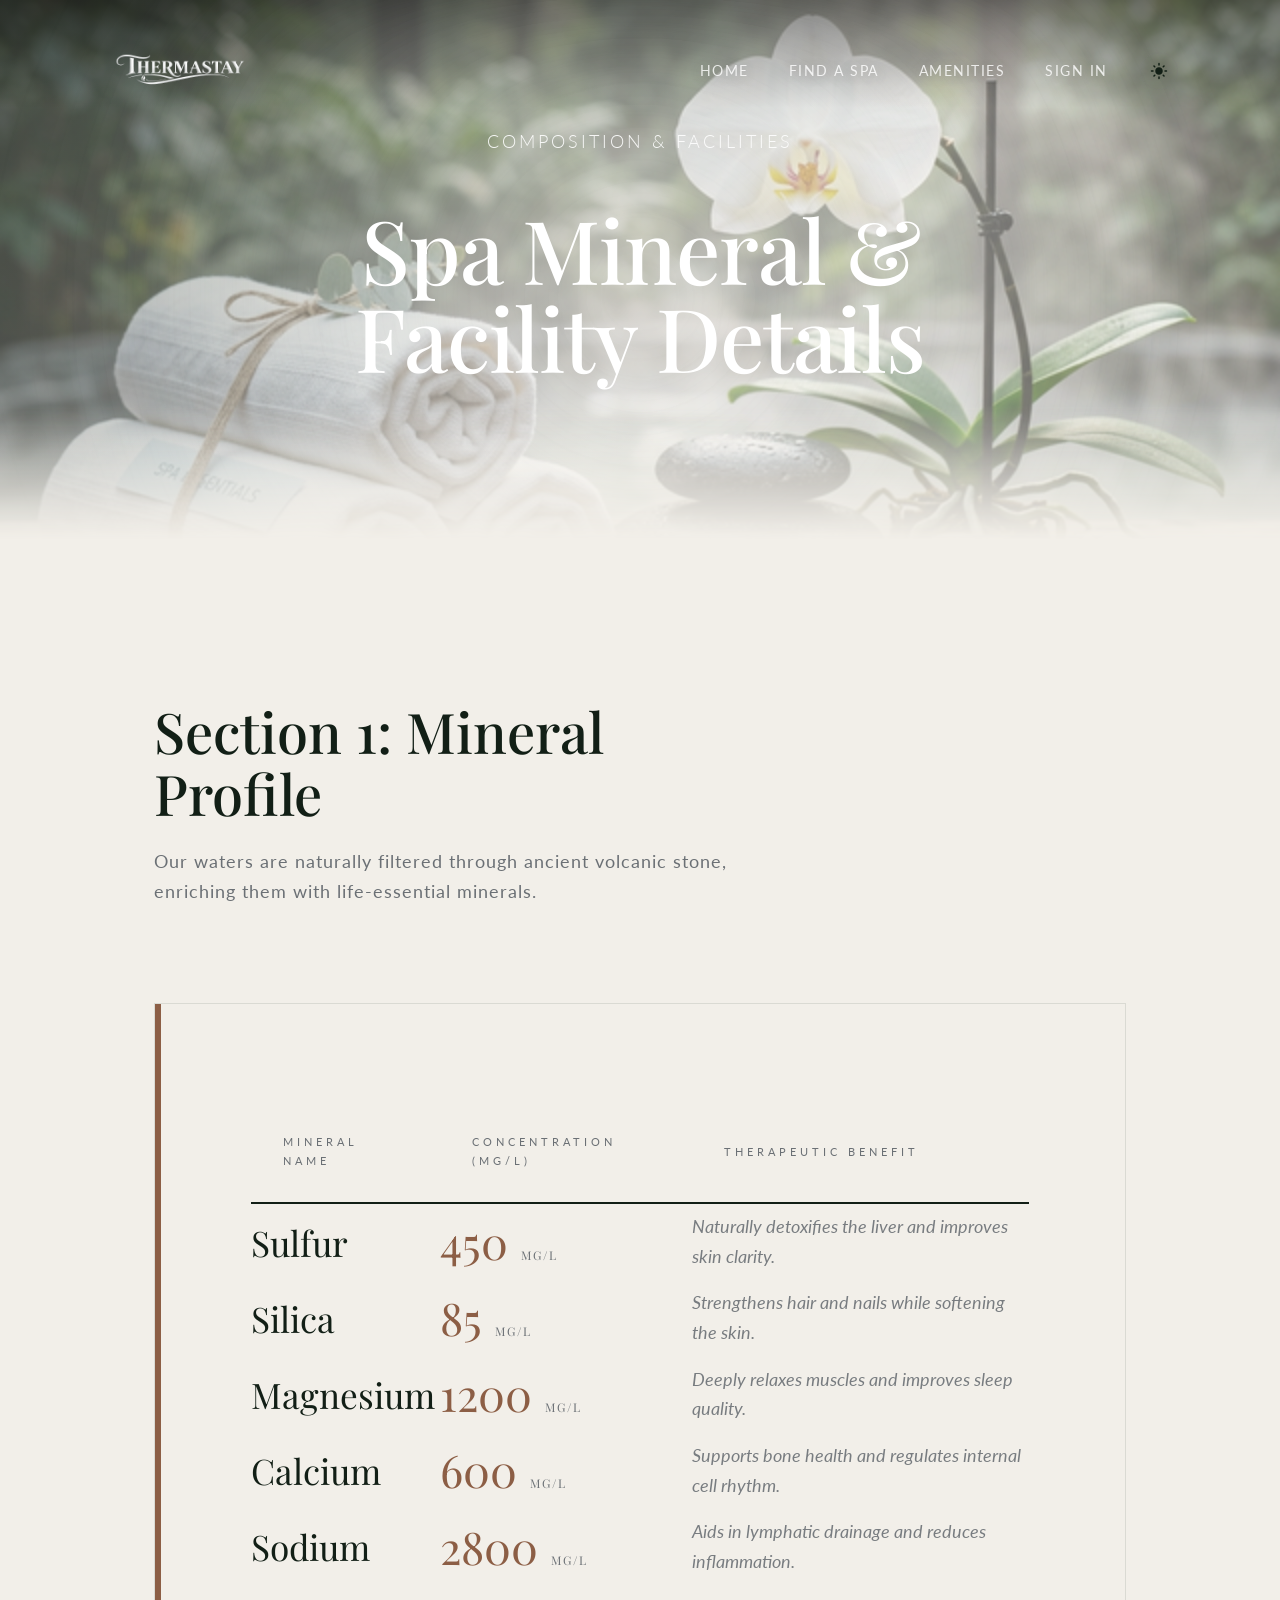
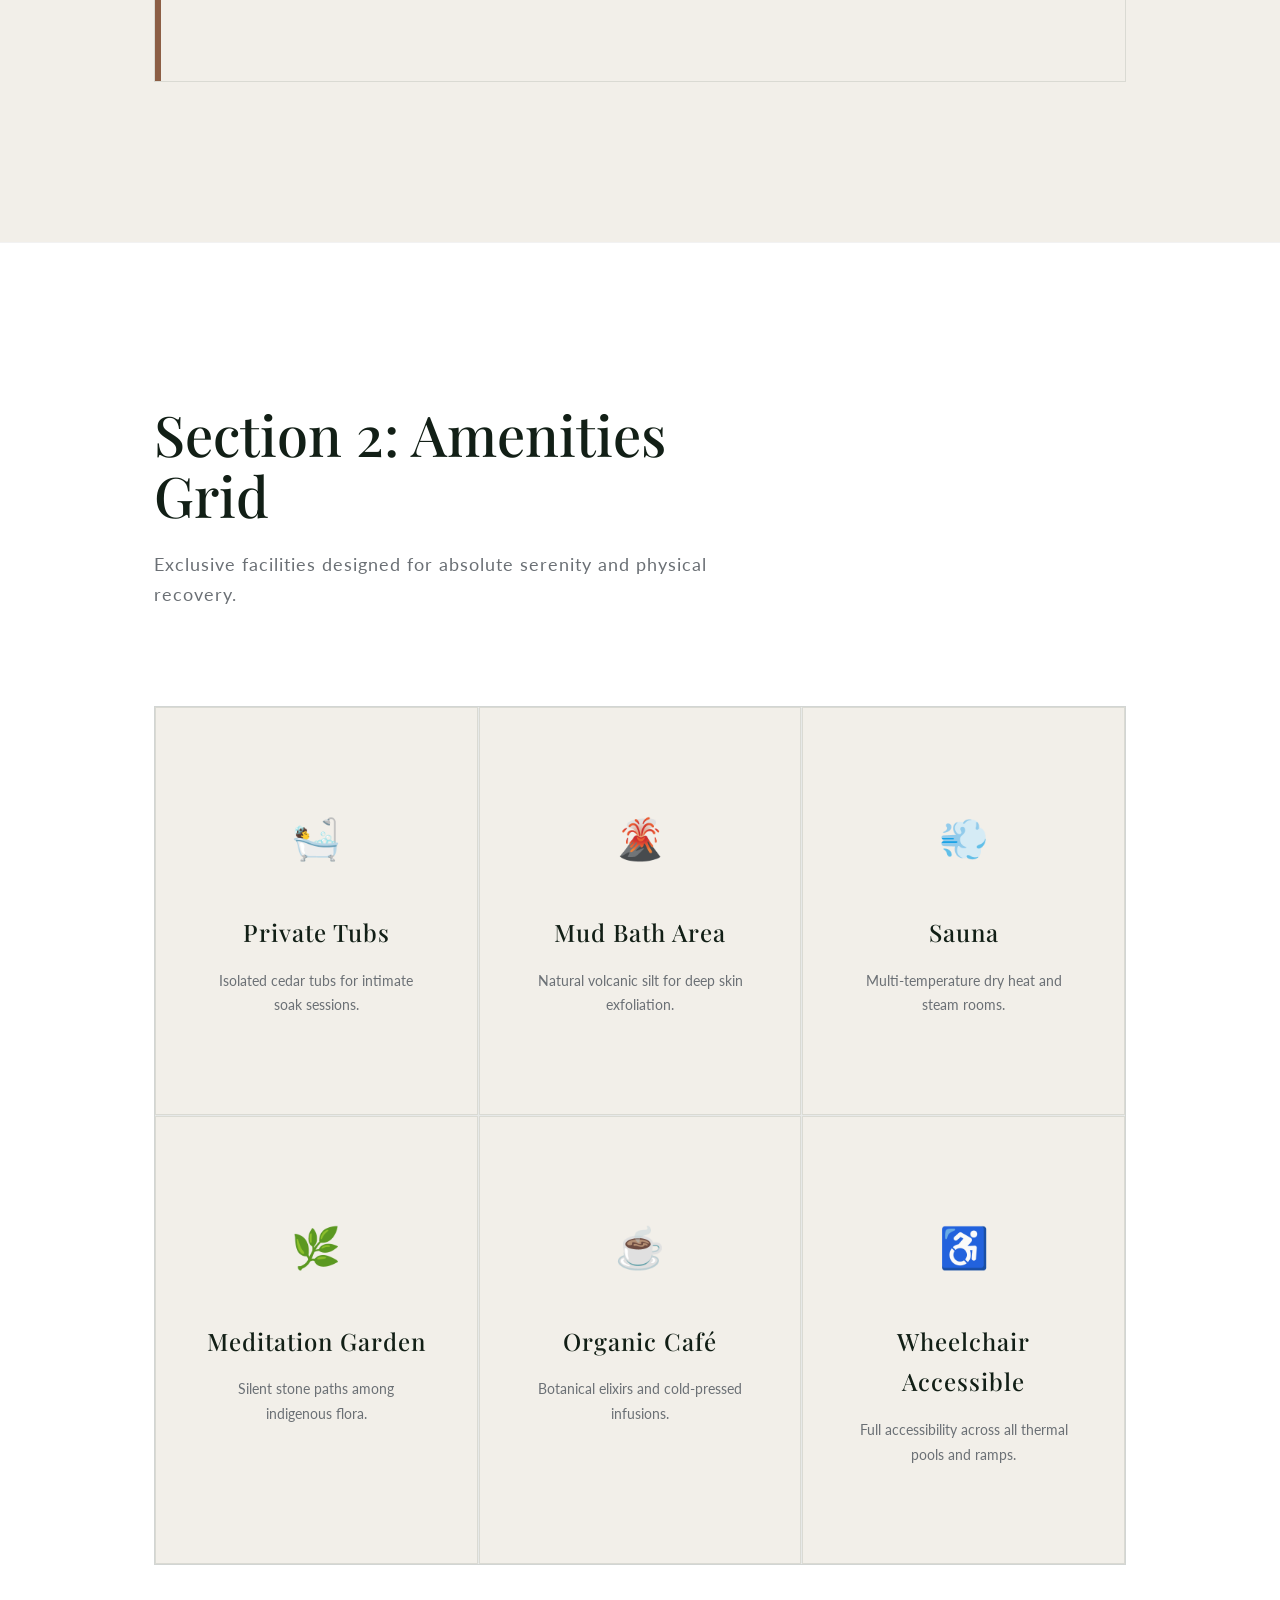
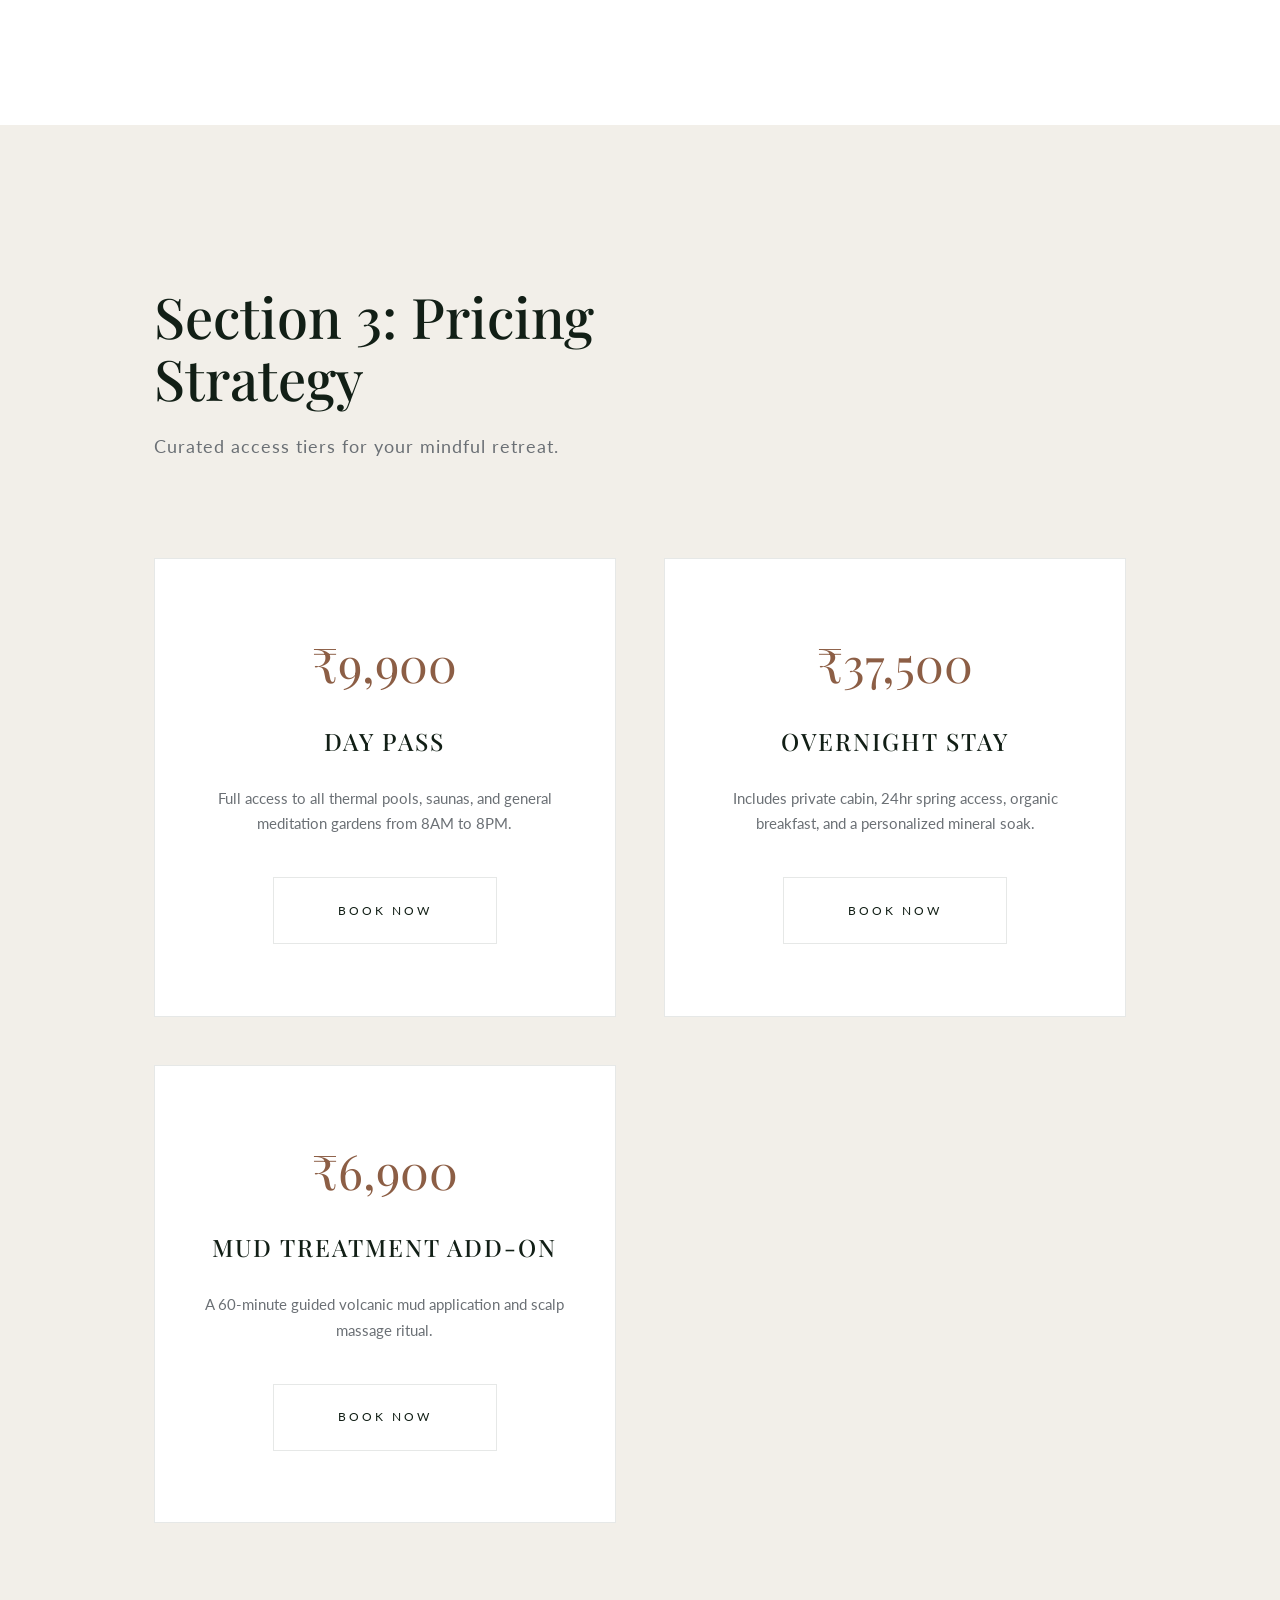
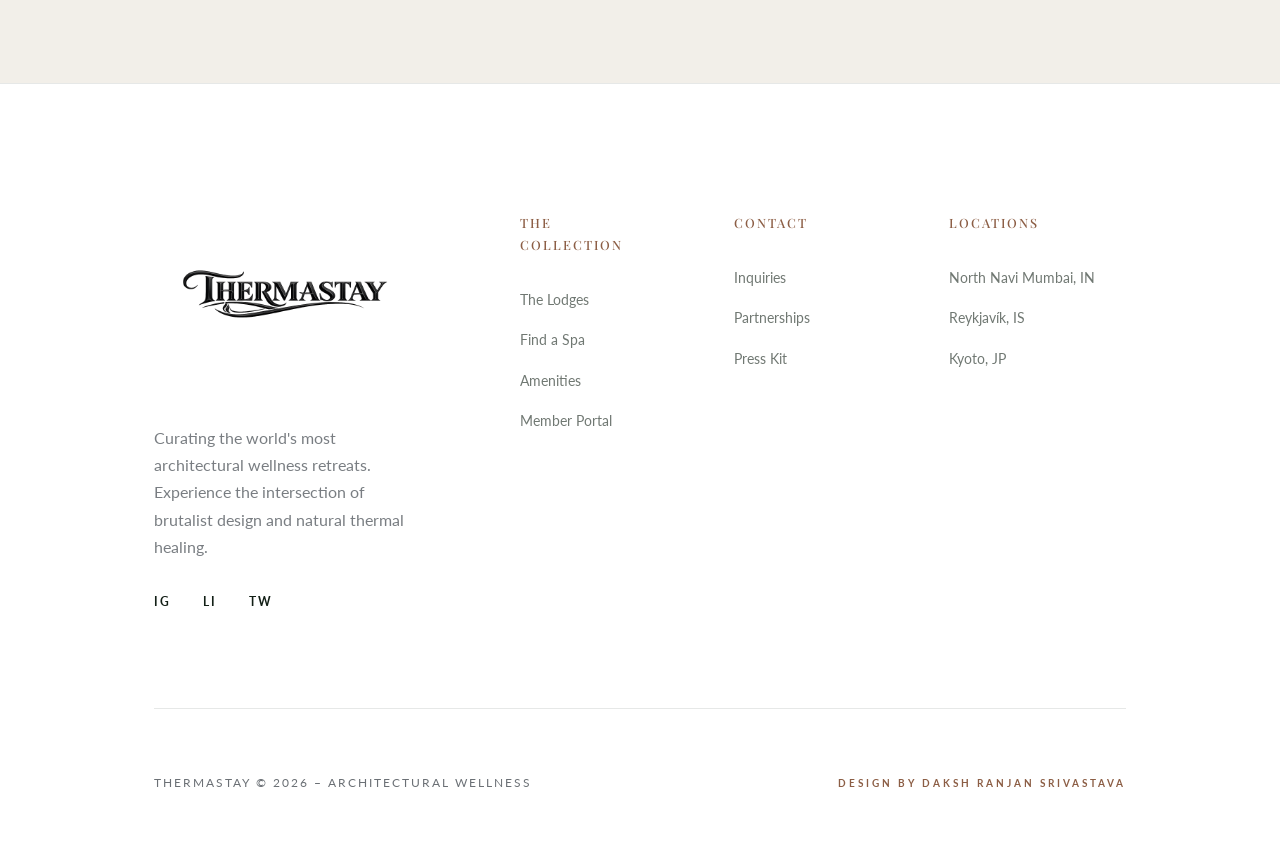
==== commit 656cee48: "Improvements For Logo Enhancements" ====
--- a/Amenities.html
+++ b/Amenities.html
@@ -11,14 +11,20 @@
         document.documentElement.setAttribute('data-theme', theme);
     </script>
     <link rel="stylesheet" href="style.css">
+    <link rel="icon" type="image/png" href="favicon.png">
 </head>
 
 <body>
-    <div id="page-transition-overlay" class="active"></div>
+    <div id="page-transition-overlay" class="active">
+        <img src="images/Therma.png" alt="ThermaStay Logo" class="transition-logo">
+    </div>
 
 
     <nav id="navbar" class="scrolled">
-        <a href="index.html" class="logo">ThermaStay</a>
+        <a href="index.html" class="logo">
+            <img src="images/Therma.png" alt="ThermaStay Logo" class="logo-light">
+            <img src="images/Thermablack.png" alt="ThermaStay Logo" class="logo-dark">
+        </a>
         <div class="nav-links">
             <a href="index.html">Home</a>
             <a href="filters.html">Find a Spa</a>
@@ -59,57 +65,57 @@
                 </thead>
                 <tbody>
                     <tr>
-                        <td>
+                        <td data-label="Mineral">
                             <div class="mineral-name">Sulfur</div>
                         </td>
-                        <td>
+                        <td data-label="Concentration">
                             <div class="mineral-value">450<span class="mineral-unit">mg/L</span></div>
                         </td>
-                        <td>
+                        <td data-label="Benefit">
                             <div class="mineral-benefit">Naturally detoxifies the liver and improves skin clarity.</div>
                         </td>
                     </tr>
                     <tr>
-                        <td>
+                        <td data-label="Mineral">
                             <div class="mineral-name">Silica</div>
                         </td>
-                        <td>
+                        <td data-label="Concentration">
                             <div class="mineral-value">85<span class="mineral-unit">mg/L</span></div>
                         </td>
-                        <td>
+                        <td data-label="Benefit">
                             <div class="mineral-benefit">Strengthens hair and nails while softening the skin.</div>
                         </td>
                     </tr>
                     <tr>
-                        <td>
+                        <td data-label="Mineral">
                             <div class="mineral-name">Magnesium</div>
                         </td>
-                        <td>
+                        <td data-label="Concentration">
                             <div class="mineral-value">1200<span class="mineral-unit">mg/L</span></div>
                         </td>
-                        <td>
+                        <td data-label="Benefit">
                             <div class="mineral-benefit">Deeply relaxes muscles and improves sleep quality.</div>
                         </td>
                     </tr>
                     <tr>
-                        <td>
+                        <td data-label="Mineral">
                             <div class="mineral-name">Calcium</div>
                         </td>
-                        <td>
+                        <td data-label="Concentration">
                             <div class="mineral-value">600<span class="mineral-unit">mg/L</span></div>
                         </td>
-                        <td>
+                        <td data-label="Benefit">
                             <div class="mineral-benefit">Supports bone health and regulates internal cell rhythm.</div>
                         </td>
                     </tr>
                     <tr>
-                        <td>
+                        <td data-label="Mineral">
                             <div class="mineral-name">Sodium</div>
                         </td>
-                        <td>
+                        <td data-label="Concentration">
                             <div class="mineral-value">2800<span class="mineral-unit">mg/L</span></div>
                         </td>
-                        <td>
+                        <td data-label="Benefit">
                             <div class="mineral-benefit">Aids in lymphatic drainage and reduces inflammation.</div>
                         </td>
                     </tr>
@@ -191,7 +197,10 @@
     <footer>
         <div class="footer-content">
             <div class="footer-brand">
-                <h2 class="footer-logo">ThermaStay</h2>
+                <a href="index.html" class="footer-logo">
+                    <img src="images/Thermablack.png" alt="ThermaStay Logo" class="logo-dark">
+                    <img src="images/Therma.png" alt="ThermaStay Logo" class="logo-light">
+                </a>
                 <p class="brand-bio">Curating the world's most architectural wellness retreats. Experience the intersection of brutalist design and natural thermal healing.</p>
                 <div class="social-links">
                     <a href="#" aria-label="Instagram">IG</a>
--- a/style.css
+++ b/style.css
@@ -25,6 +25,7 @@
 
     /* Page Transition Color */
     --page-transition-color: #121F16; /* Dark Green for Light Mode */
+    --overlay-bg: #121F16; /* Dark Green */
     
     /* Legacy Mapping (For Compatibility) */
     --color-beige: var(--bg-primary);
@@ -66,6 +67,7 @@
     --btn-text-hover: #050806;
 
     --page-transition-color: #D4AF37; /* Yellow/Gold for Dark Mode */
+    --overlay-bg: #0A0F0C; /* Slightly lighter deep forest / little black */
 
     color-scheme: dark;
 }
@@ -238,7 +240,7 @@
     width: 100%;
     background: transparent;
     z-index: 1000;
-    padding: 3rem 8%;
+    padding: 1rem 8%;
     display: flex;
     justify-content: space-between;
     align-items: center;
@@ -246,7 +248,7 @@
 }
 
 nav.scrolled {
-    padding: 1.5rem 8%;
+    padding: 0.8rem 8%;
     background: var(--bg-primary); /* Fully opaque on scroll */
     box-shadow: 0 10px 30px rgba(0, 0, 0, 0.05);
     border-bottom: 1px solid var(--border-primary);
@@ -259,18 +261,38 @@
 }
 
 .logo {
-    font-size: 2rem;
-    font-weight: 700;
-    letter-spacing: 2px;
-    text-transform: uppercase;
-    color: var(--pure-white); /* Always light on hero */
-    transition: var(--transition-premium);
-}
-
-nav.scrolled .logo {
-    color: var(--text-primary);
-    /* Elegant shift on light background */
-}
+    display: flex;
+    align-items: center;
+}
+
+/* Both logo images share the same sizing */
+.logo img {
+    height: 110px;
+    width: auto;
+    object-fit: contain;
+    transition: opacity 0.5s ease;
+}
+
+/* Default (hero / not scrolled): show white logo, hide black */
+.logo .logo-light { display: block; }
+.logo .logo-dark  { display: none; }
+
+/* Scrolled in LIGHT mode: show black logo, hide white */
+nav.scrolled .logo .logo-light { display: none; }
+nav.scrolled .logo .logo-dark  { display: block; }
+
+/* Scrolled in DARK mode: show white logo, hide black */
+[data-theme="dark"] nav.scrolled .logo .logo-light { display: block; }
+[data-theme="dark"] nav.scrolled .logo .logo-dark  { display: none; }
+
+/* --- Footer Logo --- */
+/* Light mode footer: show black logo, hide white */
+.footer-logo .logo-dark  { display: block; }
+.footer-logo .logo-light { display: none; }
+
+/* Dark mode footer: show white logo, hide black */
+[data-theme="dark"] .footer-logo .logo-dark  { display: none; }
+[data-theme="dark"] .footer-logo .logo-light { display: block; }
 
 .nav-links {
     display: flex;
@@ -348,6 +370,22 @@
     text-align: center;
     color: var(--pure-white); /* Force white text */
     overflow: hidden;
+    background-color: var(--bg-primary);
+}
+
+.hero::after {
+    content: '';
+    position: absolute;
+    bottom: 0;
+    left: 0;
+    width: 100%;
+    height: 15vh;
+    background: var(--bg-primary);
+    -webkit-mask-image: linear-gradient(to bottom, transparent, black);
+    mask-image: linear-gradient(to bottom, transparent, black);
+    z-index: 4;
+    pointer-events: none;
+    transition: background-color 0.8s ease;
 }
 
 .hero-img {
@@ -408,8 +446,8 @@
     left: 0;
     width: 100%;
     height: 100%;
-    background: radial-gradient(circle at center, rgba(255,255,255,0.4) 0%, transparent 65%);
-    filter: blur(80px);
+    background: radial-gradient(circle at center, rgba(255,255,255,0.2) 0%, transparent 65%);
+    filter: blur(40px);
     mix-blend-mode: screen;
     animation: volumetricSteam 15s infinite ease-in-out;
 }
@@ -417,20 +455,20 @@
 .steam-layer:nth-child(2) {
     animation-delay: -5s;
     animation-duration: 18s;
-    background: radial-gradient(circle at center, rgba(255,255,255,0.3) 0%, transparent 70%);
-    filter: blur(100px);
+    background: radial-gradient(circle at center, rgba(255,255,255,0.15) 0%, transparent 70%);
+    filter: blur(50px);
 }
 
 .steam-layer:nth-child(3) {
     animation-delay: -10s;
     animation-duration: 22s;
-    background: radial-gradient(circle at center, rgba(255,255,255,0.2) 0%, transparent 75%);
-    filter: blur(120px);
+    background: radial-gradient(circle at center, rgba(255,255,255,0.1) 0%, transparent 75%);
+    filter: blur(60px);
 }
 
 .hero-content {
     position: relative;
-    z-index: 3;
+    z-index: 5;
     max-width: 900px;
     padding: 0 2rem;
 }
@@ -450,6 +488,11 @@
 
 .hero .btn-premium:hover {
     color: var(--btn-text-hover);
+}
+
+.btn-sm {
+    padding: 0.8rem 1.5rem !important;
+    font-size: 0.7rem !important;
 }
 
 .hero p {
@@ -699,12 +742,14 @@
 }
 
 .footer-logo {
-    font-size: 2.5rem;
-    color: var(--text-primary);
-    margin-bottom: 0;
-    text-transform: uppercase;
-    letter-spacing: 3px;
-    font-weight: 700;
+    display: flex;
+    margin-bottom: 2rem;
+}
+
+.footer-logo img {
+    height: 180px;
+    width: auto;
+    object-fit: contain;
 }
 
 .footer-nav h4 {
@@ -1021,12 +1066,15 @@
     left: 0;
     width: 100%;
     height: 100%;
-    background: var(--page-transition-color);
+    background: var(--overlay-bg);
     z-index: 3000;
+    display: flex;
+    justify-content: center;
+    align-items: center;
     transform: scaleY(1); /* Covered by default */
     transform-origin: top;
     transition: transform 1s cubic-bezier(0.85, 0, 0.15, 1);
-    pointer-events: none; /* Allow interaction once it shrinks */
+    pointer-events: none;
 }
 
 #page-transition-overlay.active {
@@ -1037,6 +1085,12 @@
 #page-transition-overlay.exit {
     transform: scaleY(0);
     transform-origin: bottom; /* Wipe upwards on exit */
+}
+
+#page-transition-overlay .transition-logo {
+    width: clamp(500px, 85vw, 1200px);
+    max-height: 90vh;
+    object-fit: contain;
 }
 
 .btn-secondary {
@@ -1117,6 +1171,53 @@
     font-size: 0.7rem;
     color: var(--text-secondary);
     font-weight: 400;
+}
+
+/* Mineral Table Responsive */
+@media (max-width: 768px) {
+    .mineral-table thead {
+        display: none; /* Hide header row on mobile */
+    }
+
+    .mineral-table tr {
+        display: block;
+        padding: 2rem 0;
+        border-bottom: 1px solid var(--border-primary);
+    }
+
+    .mineral-table td {
+        display: block;
+        padding: 0.5rem 0;
+        border: none;
+        position: relative;
+    }
+
+    .mineral-table td::before {
+        content: attr(data-label);
+        display: block;
+        font-size: 0.6rem;
+        text-transform: uppercase;
+        letter-spacing: 2px;
+        color: var(--accent-primary);
+        margin-bottom: 0.5rem;
+        opacity: 0.7;
+    }
+
+    .mineral-table .mineral-name {
+        font-size: 1.8rem;
+    }
+
+    .mineral-table .mineral-value {
+        font-size: 1.5rem;
+        margin: 0.5rem 0;
+    }
+
+    .mineral-table .mineral-benefit {
+        font-size: 0.95rem;
+        max-width: 100%;
+        font-style: normal;
+        margin-top: 0.5rem;
+    }
 }
 
 /* Mobile Nav & Responsiveness */
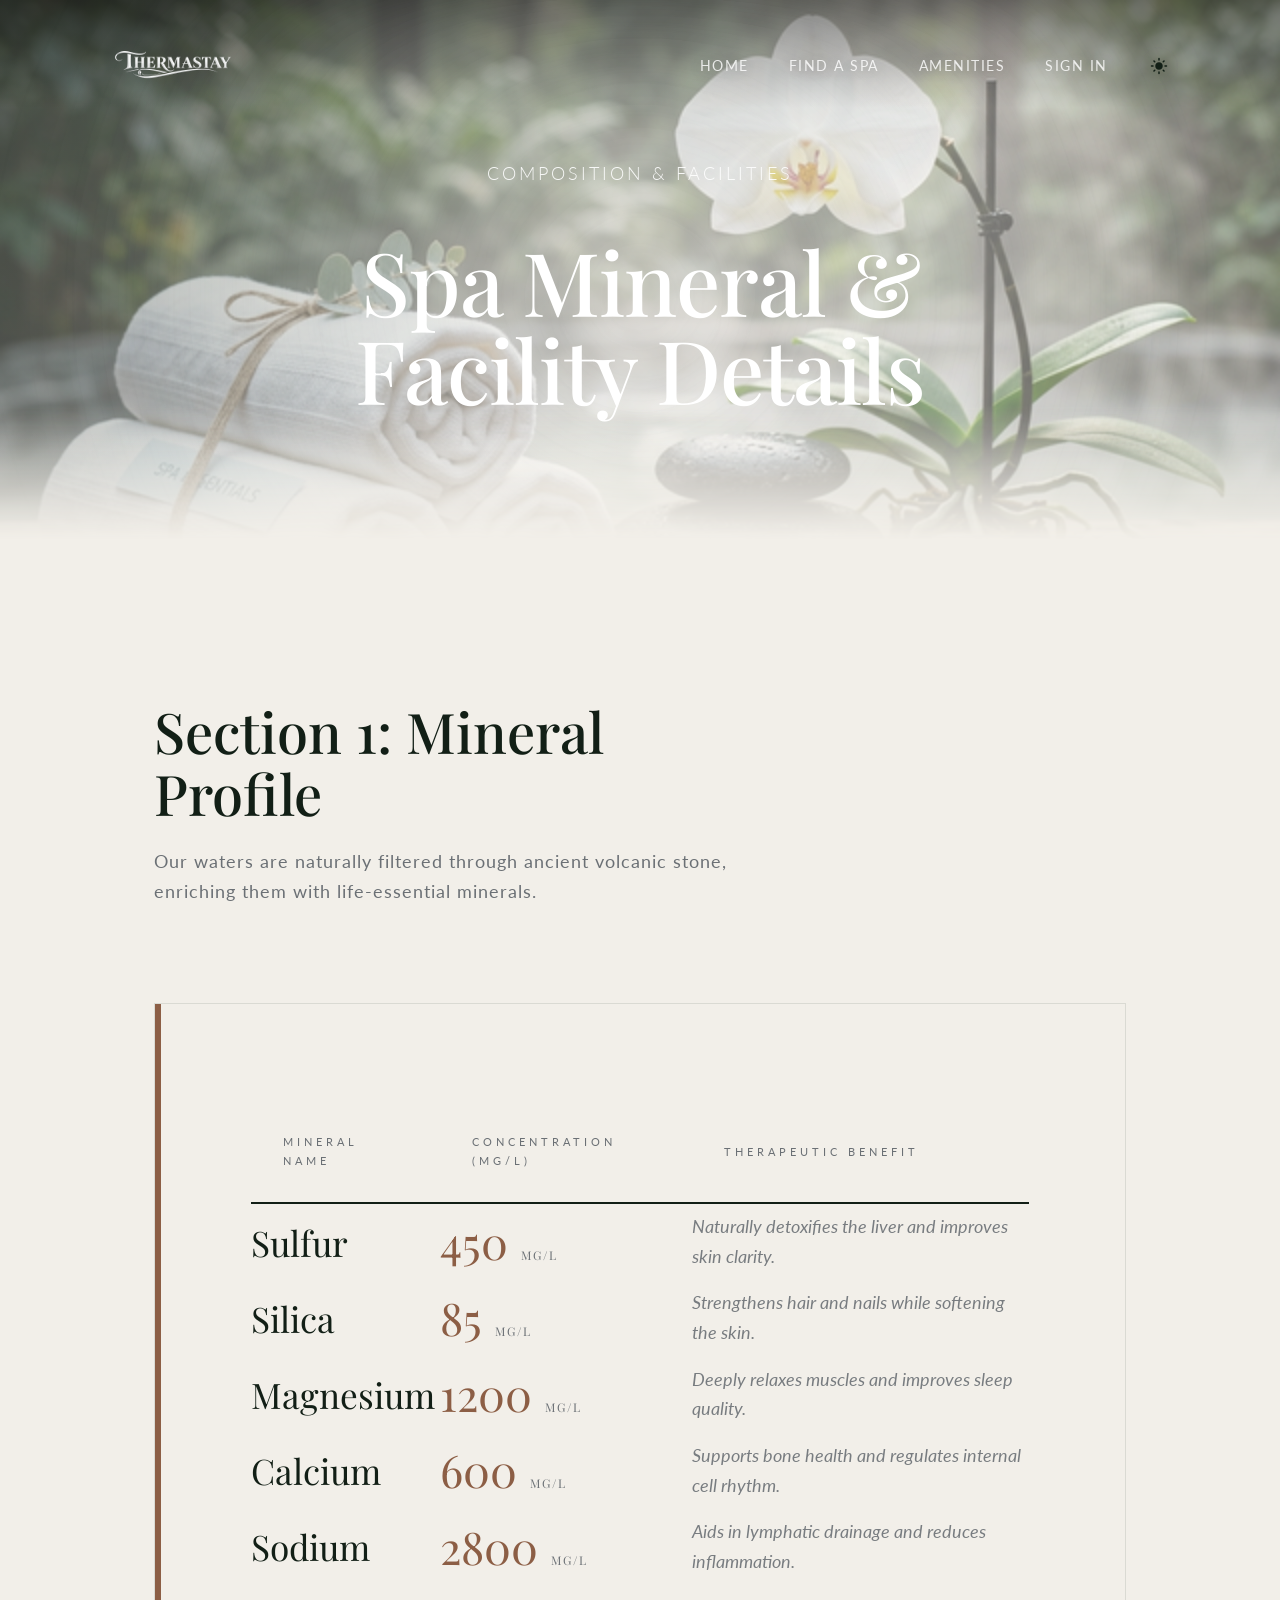
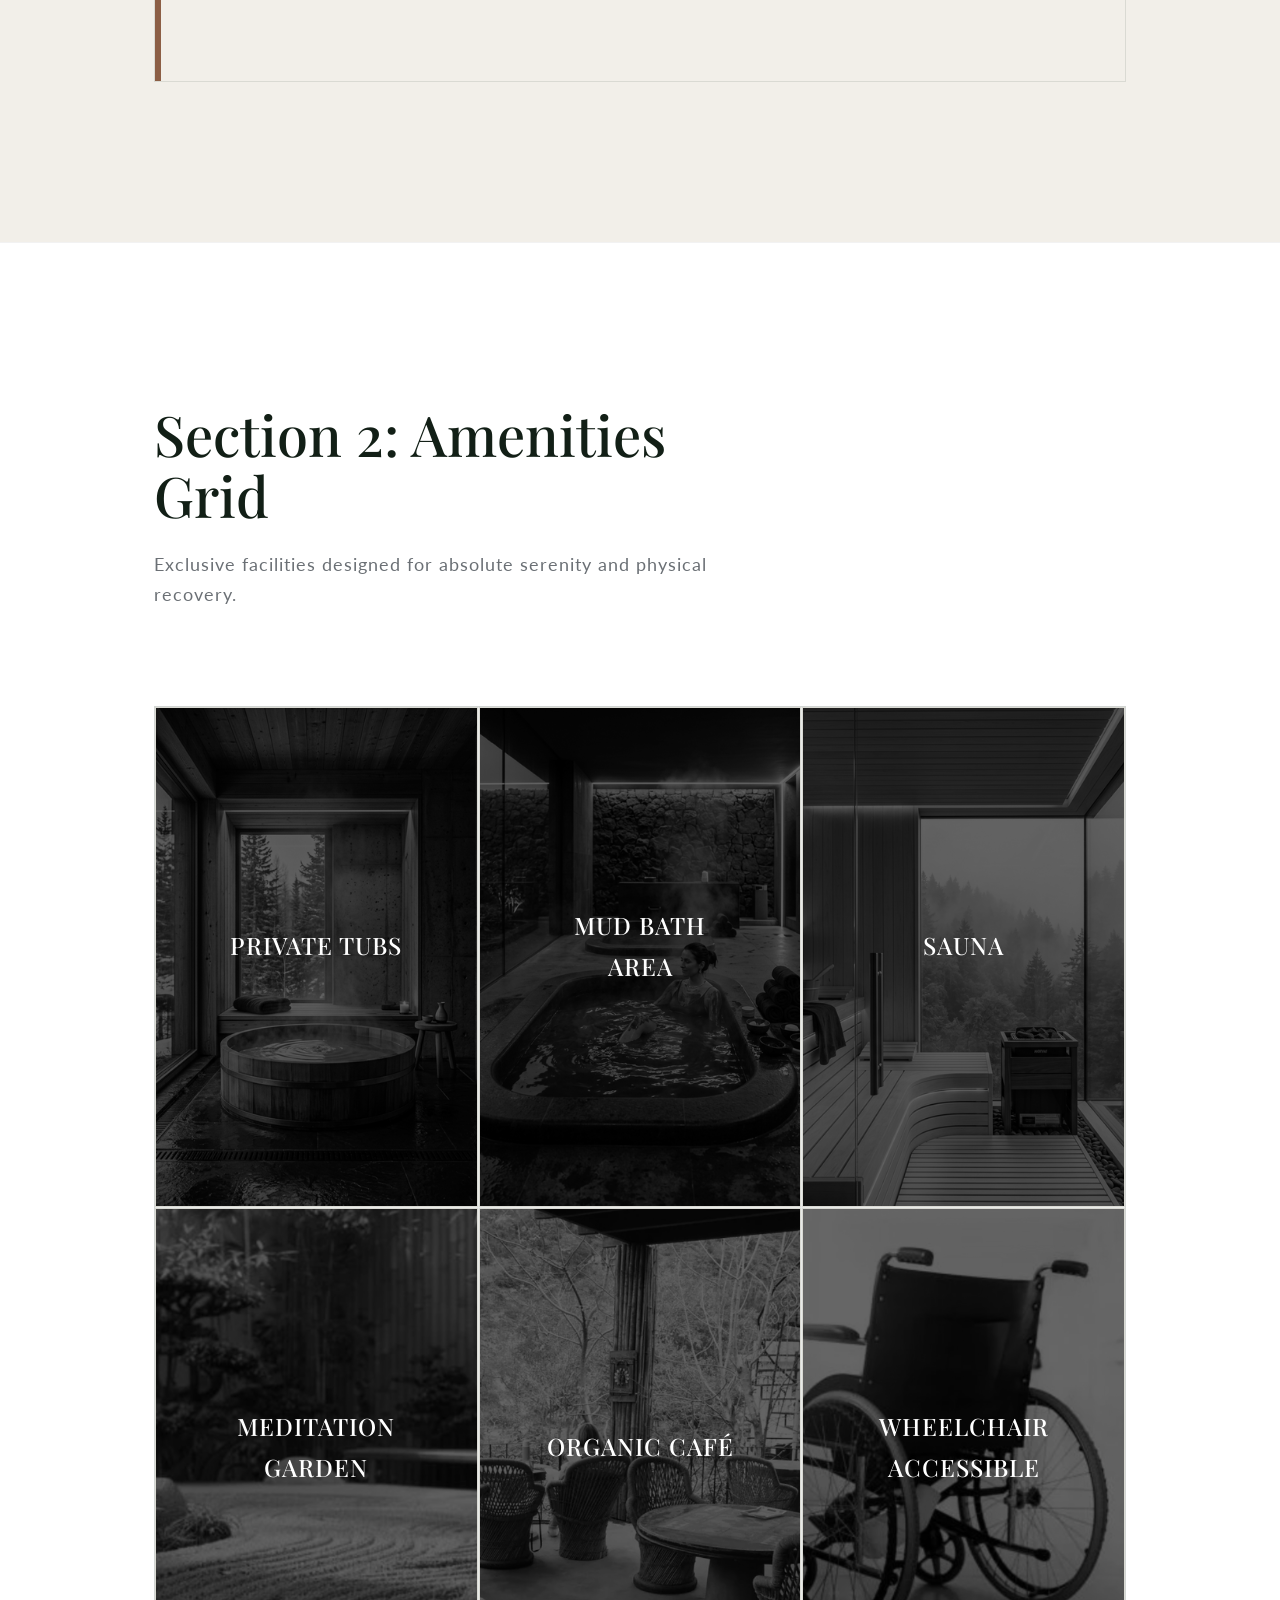
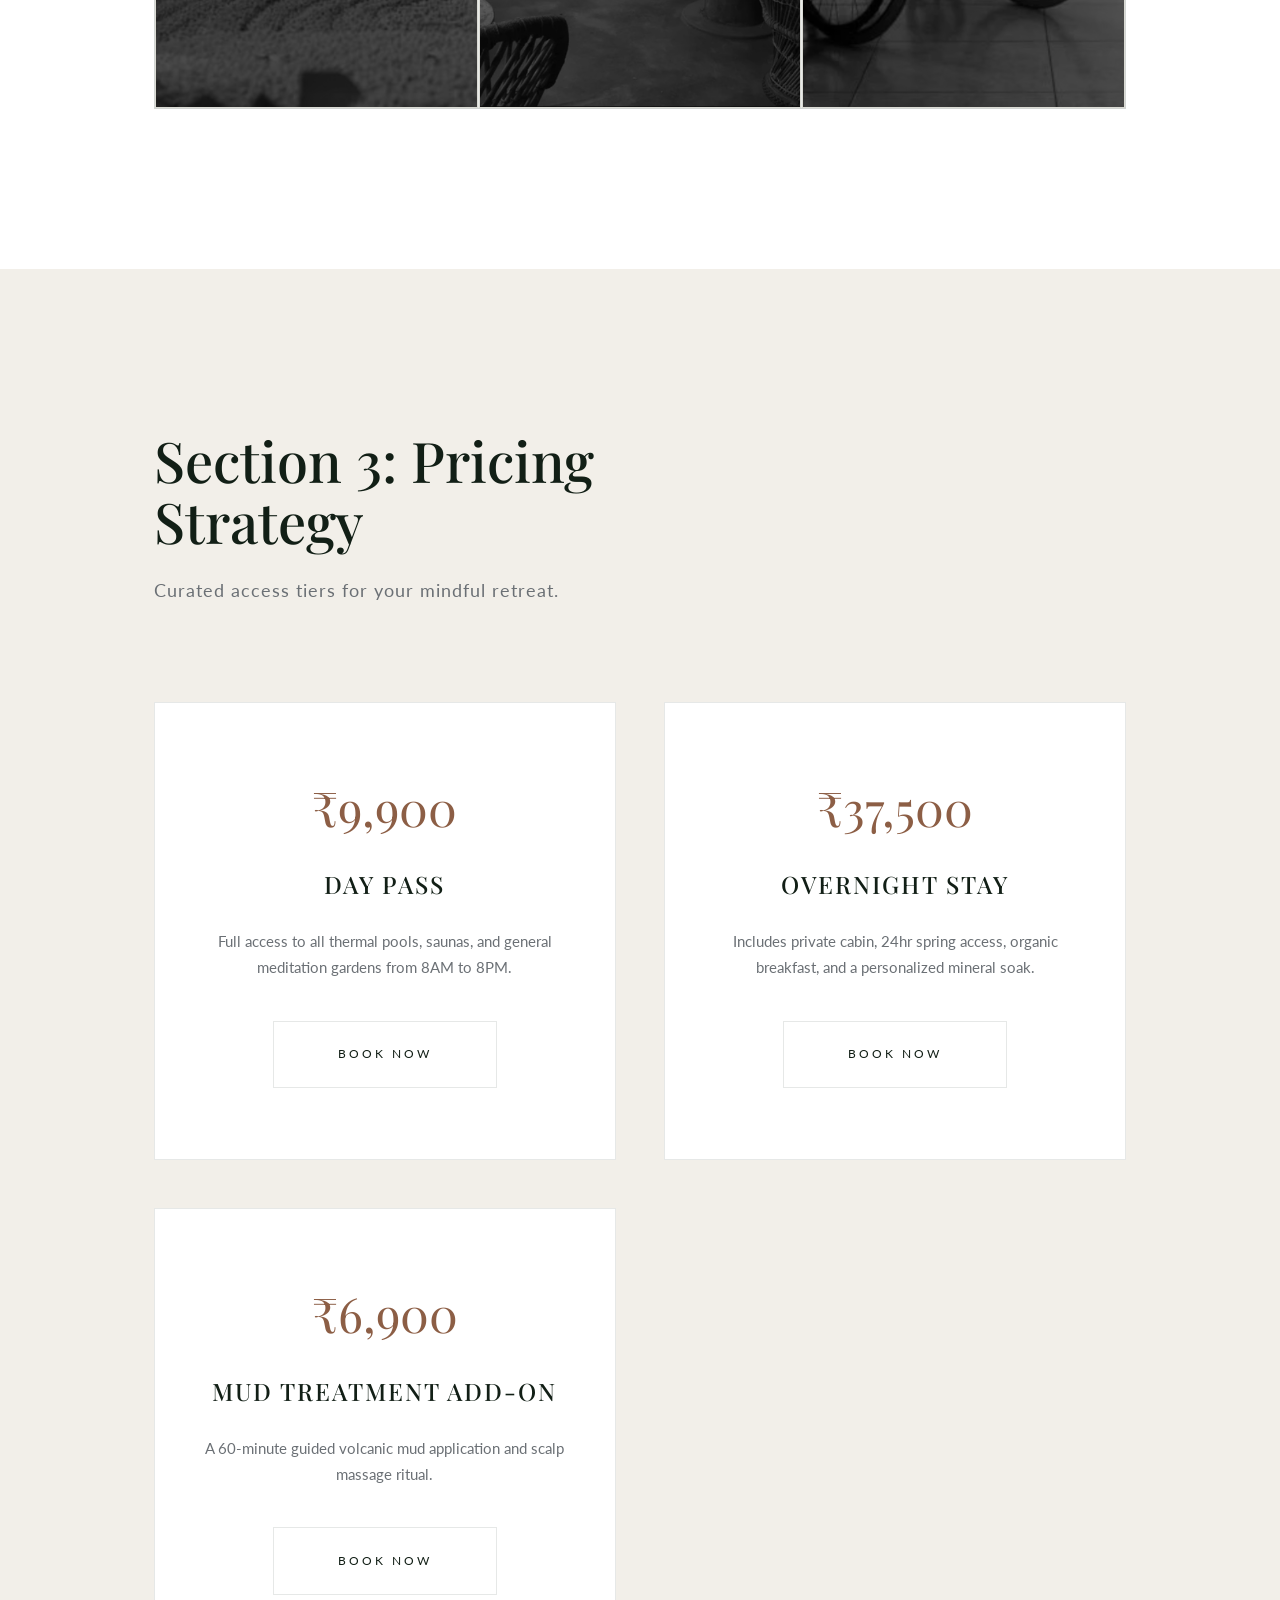
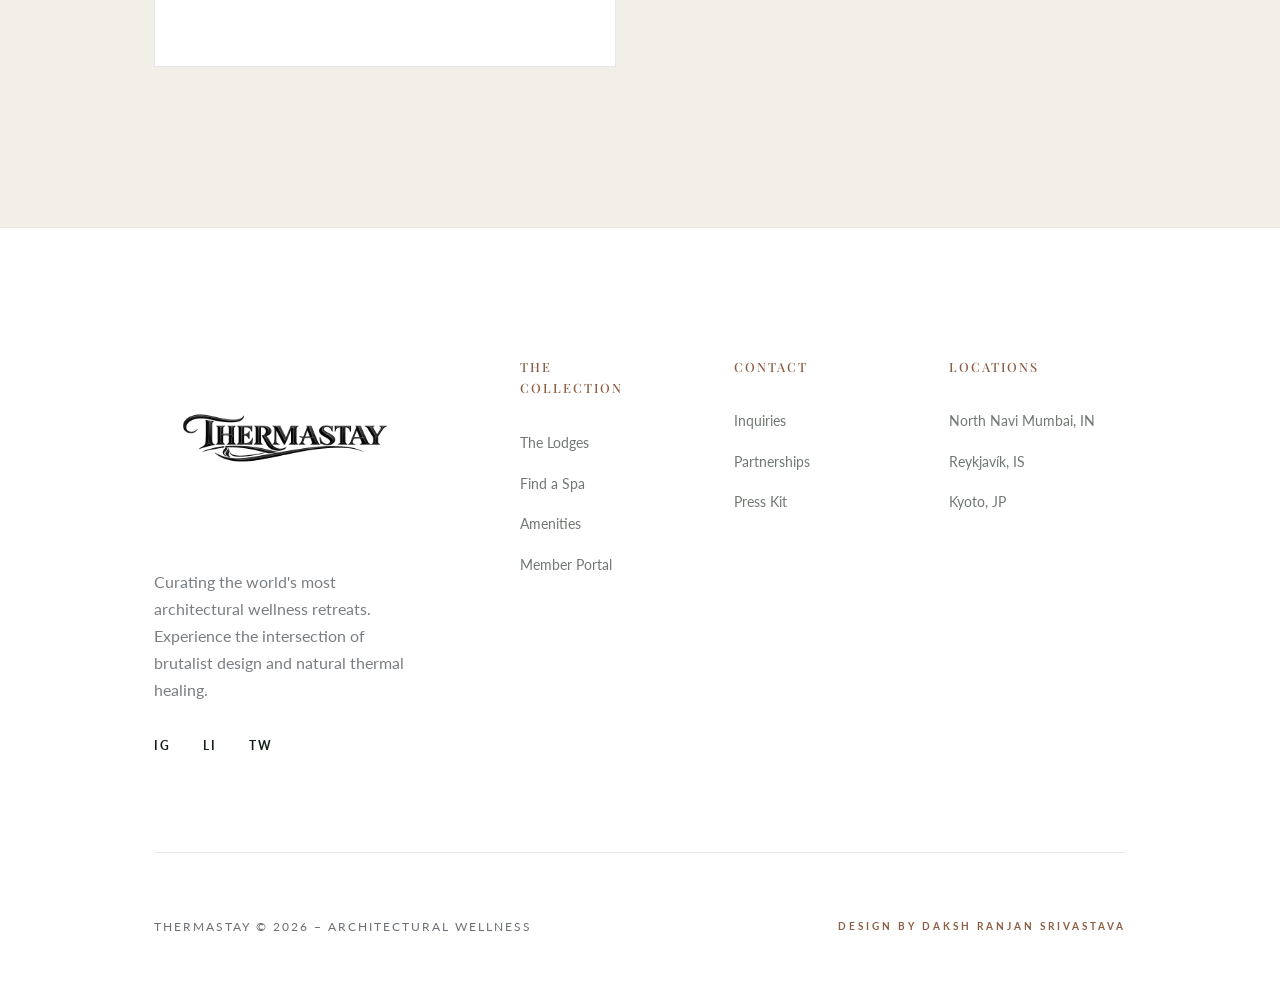
==== commit d64a64ae: "New Images" ====
--- a/Amenities.html
+++ b/Amenities.html
@@ -15,10 +15,6 @@
 </head>
 
 <body>
-    <div id="page-transition-overlay" class="active">
-        <img src="images/Therma.png" alt="ThermaStay Logo" class="transition-logo">
-    </div>
-
 
     <nav id="navbar" class="scrolled">
         <a href="index.html" class="logo">
@@ -132,32 +128,32 @@
 
         <div class="amenity-list">
             <div class="amenity-item">
-                <div class="amenity-icon">🛀</div>
+                <div class="amenity-icon"><img src="images/amenity_tubs.png" alt="Private Tubs"></div>
                 <h3>Private Tubs</h3>
                 <p>Isolated cedar tubs for intimate soak sessions.</p>
             </div>
             <div class="amenity-item">
-                <div class="amenity-icon">🌋</div>
+                <div class="amenity-icon"><img src="images/amenity_mud.png" alt="Mud Bath Area"></div>
                 <h3>Mud Bath Area</h3>
                 <p>Natural volcanic silt for deep skin exfoliation.</p>
             </div>
             <div class="amenity-item">
-                <div class="amenity-icon">💨</div>
+                <div class="amenity-icon"><img src="images/amenity_sauna.png" alt="Sauna"></div>
                 <h3>Sauna</h3>
                 <p>Multi-temperature dry heat and steam rooms.</p>
             </div>
             <div class="amenity-item">
-                <div class="amenity-icon">🌿</div>
+                <div class="amenity-icon"><img src="images/amenity_garden.jpg" alt="Meditation Garden"></div>
                 <h3>Meditation Garden</h3>
                 <p>Silent stone paths among indigenous flora.</p>
             </div>
             <div class="amenity-item">
-                <div class="amenity-icon">☕</div>
+                <div class="amenity-icon"><img src="images/amenity_cafe.jpg" alt="Organic Café"></div>
                 <h3>Organic Café</h3>
                 <p>Botanical elixirs and cold-pressed infusions.</p>
             </div>
             <div class="amenity-item">
-                <div class="amenity-icon">♿</div>
+                <div class="amenity-icon"><img src="images/amenity_access.jpg" alt="Wheelchair Accessible"></div>
                 <h3>Wheelchair Accessible</h3>
                 <p>Full accessibility across all thermal pools and ramps.</p>
             </div>
--- a/style.css
+++ b/style.css
@@ -23,9 +23,7 @@
     --btn-anim-color: #121F16; /* Dark Green for Light Mode */
     --btn-text-hover: #FFFFFF;
 
-    /* Page Transition Color */
-    --page-transition-color: #121F16; /* Dark Green for Light Mode */
-    --overlay-bg: #121F16; /* Dark Green */
+    --overlay-bg: #F2EFE9; /* Light Beige for Light Mode */
     
     /* Legacy Mapping (For Compatibility) */
     --color-beige: var(--bg-primary);
@@ -66,8 +64,7 @@
     --btn-anim-color: #D4AF37; /* Yellow/Gold for Dark Mode */
     --btn-text-hover: #050806;
 
-    --page-transition-color: #D4AF37; /* Yellow/Gold for Dark Mode */
-    --overlay-bg: #0A0F0C; /* Slightly lighter deep forest / little black */
+    --overlay-bg: #050806; /* Deep Dark for Dark Mode */
 
     color-scheme: dark;
 }
@@ -248,16 +245,17 @@
 }
 
 nav.scrolled {
-    padding: 0.8rem 8%;
-    background: var(--bg-primary); /* Fully opaque on scroll */
-    box-shadow: 0 10px 30px rgba(0, 0, 0, 0.05);
+    padding: 0.6rem 8%;
+    background: var(--glass-surface);
+    backdrop-filter: blur(25px) saturate(180%);
+    box-shadow: 0 10px 30px rgba(0, 0, 0, 0.08);
     border-bottom: 1px solid var(--border-primary);
 }
 
 [data-theme="dark"] nav.scrolled {
-    background: var(--bg-primary);
-    border-bottom: 1px solid var(--border-primary);
-    box-shadow: 0 10px 30px rgba(0, 0, 0, 0.3);
+    background: rgba(10, 15, 12, 0.7); /* Deep translucent forest */
+    border-bottom: 1px solid rgba(255, 255, 255, 0.1);
+    box-shadow: 0 10px 30px rgba(0, 0, 0, 0.4);
 }
 
 .logo {
@@ -267,10 +265,14 @@
 
 /* Both logo images share the same sizing */
 .logo img {
-    height: 110px;
+    height: 100px;
     width: auto;
     object-fit: contain;
-    transition: opacity 0.5s ease;
+    transition: all 0.6s cubic-bezier(0.19, 1, 0.22, 1);
+}
+
+nav.scrolled .logo img {
+    height: 70px; /* Sleeker on scroll */
 }
 
 /* Default (hero / not scrolled): show white logo, hide black */
@@ -321,11 +323,13 @@
 .nav-links a:hover {
     opacity: 1;
     color: var(--accent-primary);
+    transform: translateY(-2px);
 }
 
 nav.scrolled .nav-links a:hover {
     color: var(--accent-primary);
     opacity: 1;
+    transform: translateY(-2px);
 }
 
 .nav-links a::after {
@@ -334,14 +338,14 @@
     bottom: -8px;
     left: 50%;
     width: 0;
-    height: 1px;
+    height: 1.5px;
     background: var(--accent-primary);
     transition: var(--transition-premium);
     transform: translateX(-50%);
 }
 
 .nav-links a:hover::after {
-    width: 30px;
+    width: 40px;
 }
 
 /* Glass Utility */
@@ -470,7 +474,7 @@
     position: relative;
     z-index: 5;
     max-width: 900px;
-    padding: 0 2rem;
+    padding: 4rem 2rem 0; /* Add top padding to account for fixed nav */
 }
 
 .hero h1 {
@@ -536,13 +540,15 @@
 
 .btn-premium:hover {
     color: var(--btn-text-hover);
-    border-color: var(--btn-anim-color);
-    letter-spacing: 4px;
+    border-color: transparent;
+    letter-spacing: 5px;
+    box-shadow: 0 15px 30px rgba(0,0,0,0.15);
+    transform: translateY(-3px);
 }
 
 .btn-premium:hover::before {
-    width: 300%;
-    height: 300%;
+    width: 350%;
+    height: 350%;
 }
 
 [data-theme="dark"] .btn-premium {
@@ -606,15 +612,24 @@
     border: 1px solid var(--border-primary);
 }
 
+.spa-card:hover {
+    transform: translateY(-10px);
+    box-shadow: 0 30px 60px rgba(0, 0, 0, 0.12);
+}
+
+[data-theme="dark"] .spa-card:hover {
+    box-shadow: 0 30px 60px rgba(212, 175, 55, 0.08); /* Subtle gold glow in dark mode */
+}
+
 .spa-card img {
     width: 100%;
     height: 100%;
     object-fit: cover;
-    transition: transform 1.2s cubic-bezier(0.19, 1, 0.22, 1);
+    transition: transform 1.8s cubic-bezier(0.19, 1, 0.22, 1);
 }
 
 .spa-card:hover img {
-    transform: scale(1.1);
+    transform: scale(1.08);
 }
 
 .spa-info h3 {
@@ -658,24 +673,92 @@
 
 .amenity-item {
     background: var(--bg-primary);
-    padding: 6rem 3rem;
+    padding: 4rem;
     text-align: center;
     transition: var(--transition-premium);
     border: 1px solid var(--border-primary);
-}
-
-.amenity-item:hover {
-    background: var(--bg-secondary);
-    transform: scale(1.02);
+    position: relative;
+    overflow: hidden;
+    display: flex;
+    flex-direction: column;
+    justify-content: center;
+    align-items: center;
+    min-height: 500px;
+    z-index: 1;
+}
+
+.amenity-item::after {
+    content: '';
+    position: absolute;
+    top: 0;
+    left: 0;
+    width: 100%;
+    height: 100%;
+    background: rgba(0, 0, 0, 0.6);
     z-index: 2;
-    box-shadow: var(--shadow-hover);
+    transition: var(--transition-premium);
+}
+
+.amenity-item:hover::after {
+    background: rgba(0, 0, 0, 0.4);
+}
+
+.amenity-item h3 {
+    position: relative;
+    z-index: 3;
+    color: var(--pure-white);
+    font-size: 2.2rem;
+    margin-bottom: 1.5rem;
+    text-transform: uppercase;
+    letter-spacing: 4px;
+    transform: translateY(20px);
+    transition: var(--transition-premium);
+}
+
+.amenity-item p {
+    position: relative;
+    z-index: 3;
+    color: var(--pure-white);
+    font-size: 0.9rem;
+    line-height: 1.6;
+    max-width: 280px;
+    margin: 0 auto;
+    opacity: 0;
+    transform: translateY(30px);
+    transition: var(--transition-premium);
+    transition-delay: 0.1s;
+}
+
+.amenity-item:hover h3 {
+    transform: translateY(0);
+}
+
+.amenity-item:hover p {
+    opacity: 1;
+    transform: translateY(0);
+}
+
+.amenity-item:hover .amenity-icon img {
+    filter: grayscale(0%);
+    transform: scale(1.1);
 }
 
 .amenity-icon {
-    font-size: 2.5rem;
-    margin-bottom: 2.5rem;
-    color: var(--accent-primary);
-    font-weight: 300;
+    position: absolute;
+    top: 0;
+    left: 0;
+    width: 100%;
+    height: 100%;
+    z-index: 1;
+    margin-bottom: 0;
+}
+
+.amenity-icon img {
+    width: 100%;
+    height: 100%;
+    object-fit: cover;
+    filter: grayscale(100%);
+    transition: transform 1.5s cubic-bezier(0.19, 1, 0.22, 1), filter 0.8s ease;
 }
 
 .amenity-item h3 {
@@ -769,6 +852,8 @@
 
 .footer-nav ul li:hover {
     opacity: 1;
+    transform: translateX(8px);
+    color: var(--accent-primary);
 }
 
 .footer-bottom {
@@ -1073,7 +1158,7 @@
     align-items: center;
     transform: scaleY(1); /* Covered by default */
     transform-origin: top;
-    transition: transform 1s cubic-bezier(0.85, 0, 0.15, 1);
+    transition: transform 1.8s cubic-bezier(0.8, 0, 0.1, 1);
     pointer-events: none;
 }
 
@@ -1091,6 +1176,73 @@
     width: clamp(500px, 85vw, 1200px);
     max-height: 90vh;
     object-fit: contain;
+    z-index: 10;
+    opacity: 0;
+    filter: blur(10px);
+    animation: logoReveal 3s ease forwards 0.5s;
+    position: absolute;
+    top: 50%;
+    left: 50%;
+    transform: translate(-50%, -50%); /* Center explicitly */
+}
+
+#page-transition-overlay .logo-light { display: none; }
+#page-transition-overlay .logo-dark  { display: block; }
+
+[data-theme="dark"] #page-transition-overlay .logo-light { display: block; }
+[data-theme="dark"] #page-transition-overlay .logo-dark  { display: none; }
+
+@keyframes logoReveal {
+    0% { opacity: 0; filter: blur(15px); transform: translate(-50%, -50%) scale(0.9) translateY(20px); }
+    100% { opacity: 1; filter: blur(0); transform: translate(-50%, -50%) scale(1) translateY(0); }
+}
+
+/* Foggy Overlay Elements */
+.overlay-fog {
+    position: absolute;
+    top: 0;
+    left: 0;
+    width: 100%;
+    height: 100%;
+    overflow: hidden;
+    pointer-events: none;
+    z-index: 5;
+}
+
+.fog-layer {
+    position: absolute;
+    width: 200%;
+    height: 200%;
+    top: -50%;
+    left: -50%;
+    background: radial-gradient(circle at center, rgba(255,255,255,0.4) 0%, transparent 60%);
+    filter: blur(60px);
+    opacity: 0.6;
+}
+
+[data-theme="dark"] .fog-layer {
+    background: radial-gradient(circle at center, rgba(16, 26, 18, 0.4) 0%, transparent 60%);
+    opacity: 0.8;
+}
+
+.fog-layer:nth-child(1) {
+    animation: driftFog 20s infinite linear;
+}
+
+.fog-layer:nth-child(2) {
+    animation: driftFog 25s infinite linear reverse;
+    opacity: 0.4;
+}
+
+.fog-layer:nth-child(3) {
+    animation: driftFog 30s infinite ease-in-out;
+    background: radial-gradient(circle at center, rgba(140, 94, 69, 0.1) 0%, transparent 50%); /* Subtle clay tint */
+}
+
+@keyframes driftFog {
+    0% { transform: translate(0, 0) rotate(0deg); }
+    50% { transform: translate(5%, 5%) rotate(5deg); }
+    100% { transform: translate(0, 0) rotate(0deg); }
 }
 
 .btn-secondary {
@@ -1110,6 +1262,7 @@
 .btn-secondary:hover {
     background: var(--accent-primary);
     color: var(--bg-primary);
+    border-color: transparent;
 }
 
 /* Filtering Animations */
@@ -1239,7 +1392,7 @@
 }
 
 @media (max-width: 1024px) {
-    nav { padding: 2rem 5%; }
+    nav:not(.scrolled) { padding: 2rem 5%; }
     section { padding: 6rem 8%; }
     .hero h1 { font-size: 4rem; }
 }
@@ -1297,9 +1450,48 @@
     border-top: 1px solid rgba(127, 127, 127, 0.1);
 }
 
-.cta-title {
-    margin: 0 auto 4rem;
-    text-align: center;
+.newsletter-form {
+    display: flex;
+    justify-content: center;
+    gap: 0;
+    max-width: 600px;
+    margin: 0 auto;
+    border-bottom: 1px solid var(--text-primary);
+    transition: var(--transition-premium);
+}
+
+.newsletter-form:focus-within {
+    border-bottom-color: var(--accent-primary);
+}
+
+.newsletter-input {
+    padding: 1.5rem 0;
+    border: none;
+    background: transparent;
+    flex: 1;
+    font-family: var(--font-body);
+    letter-spacing: 2px;
+    font-size: 0.7rem;
+    outline: none;
+    color: var(--text-primary);
+}
+
+.newsletter-btn {
+    background: transparent;
+    border: none;
+    font-family: var(--font-body);
+    letter-spacing: 2px;
+    font-size: 0.7rem;
+    cursor: pointer;
+    padding: 0 1rem;
+    color: var(--text-primary);
+    transition: var(--transition-fast);
+}
+
+.newsletter-btn:hover {
+    color: var(--accent-primary);
+    letter-spacing: 4px;
+    padding-right: 0.5rem;
 }
 
 .hero-secondary {
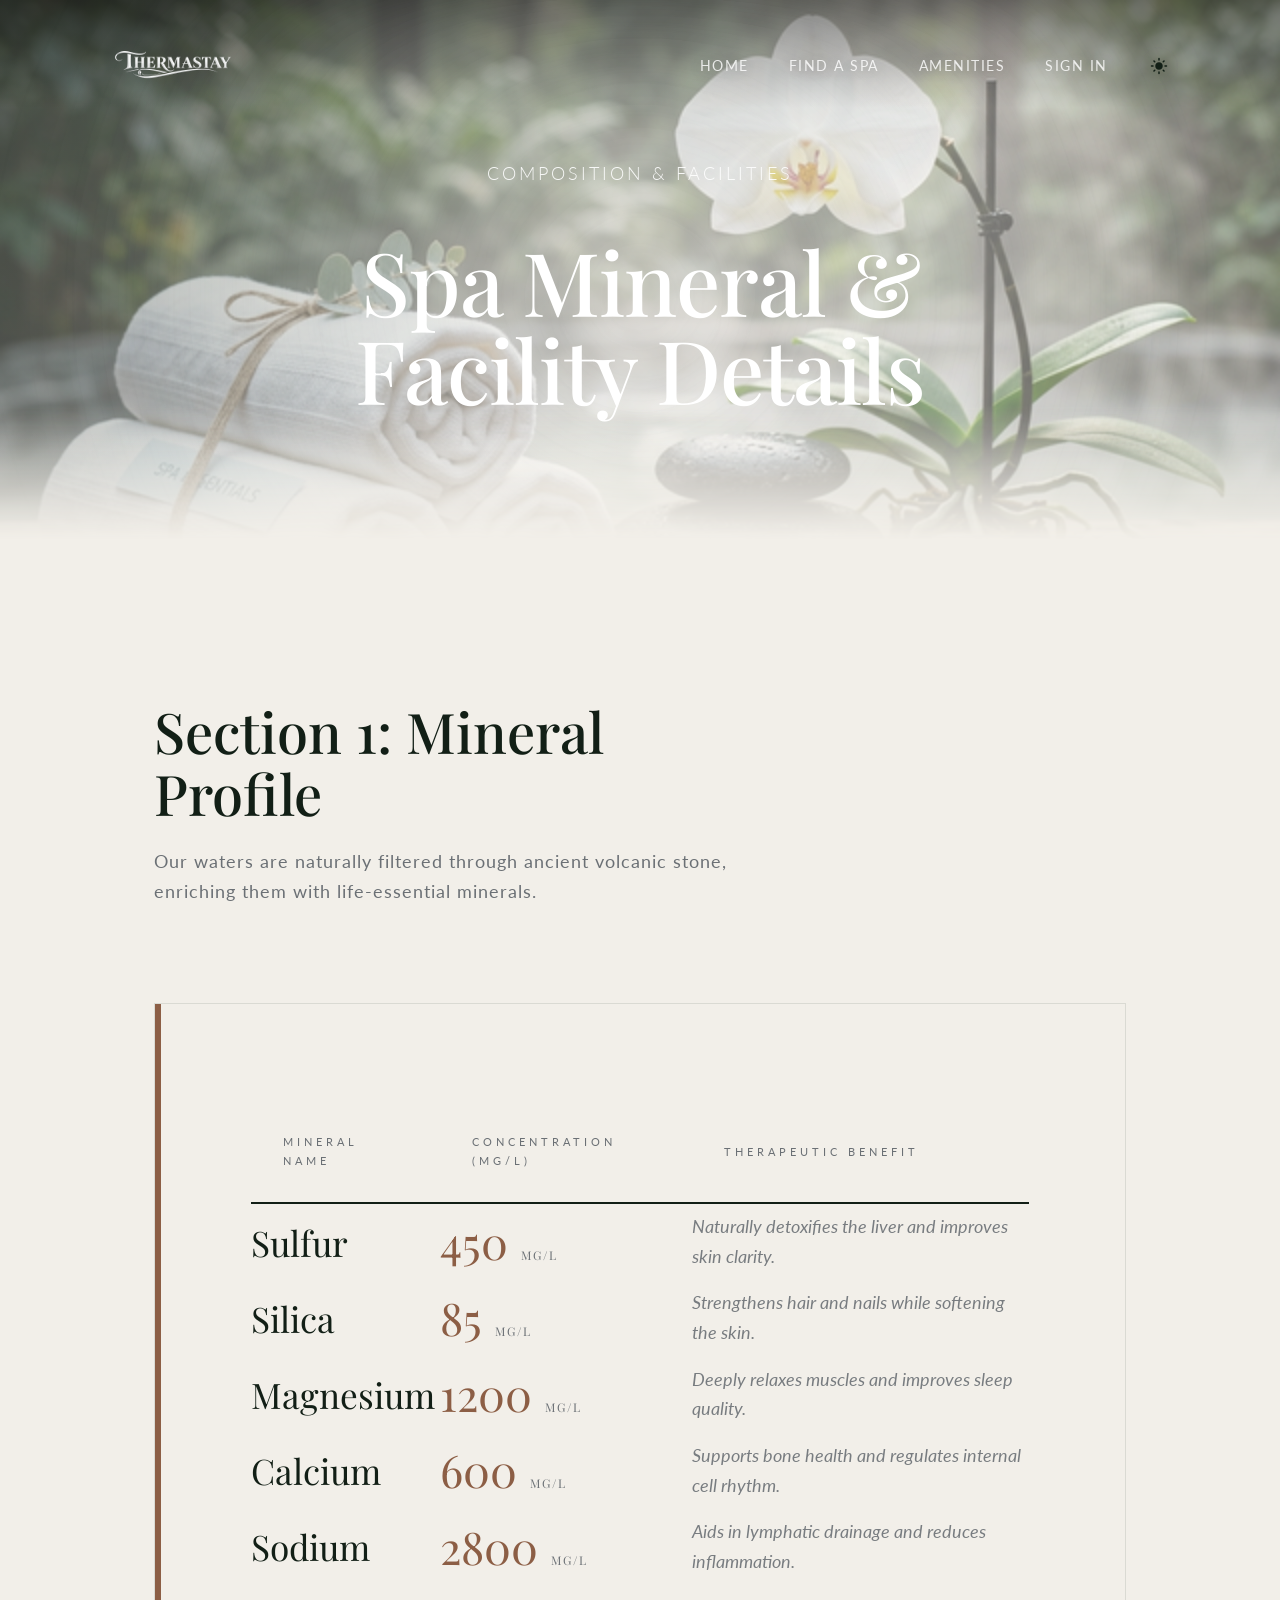
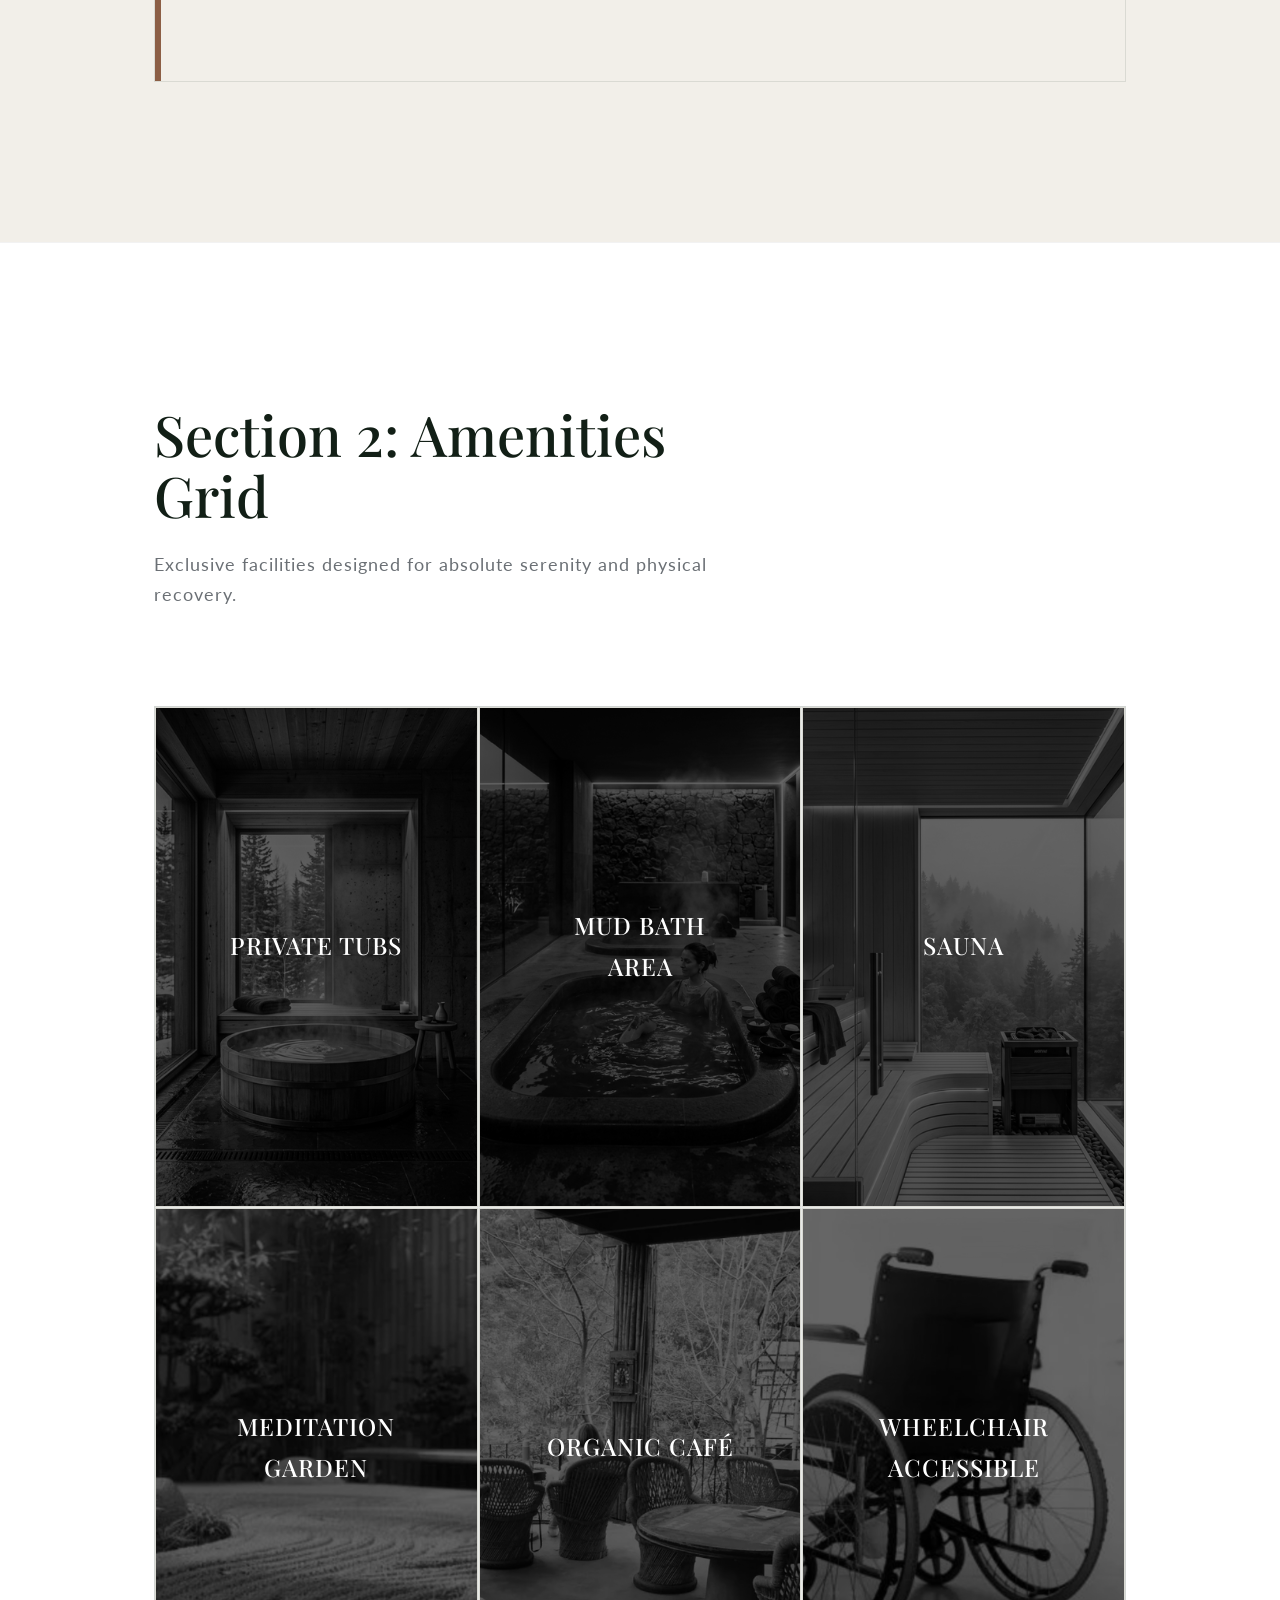
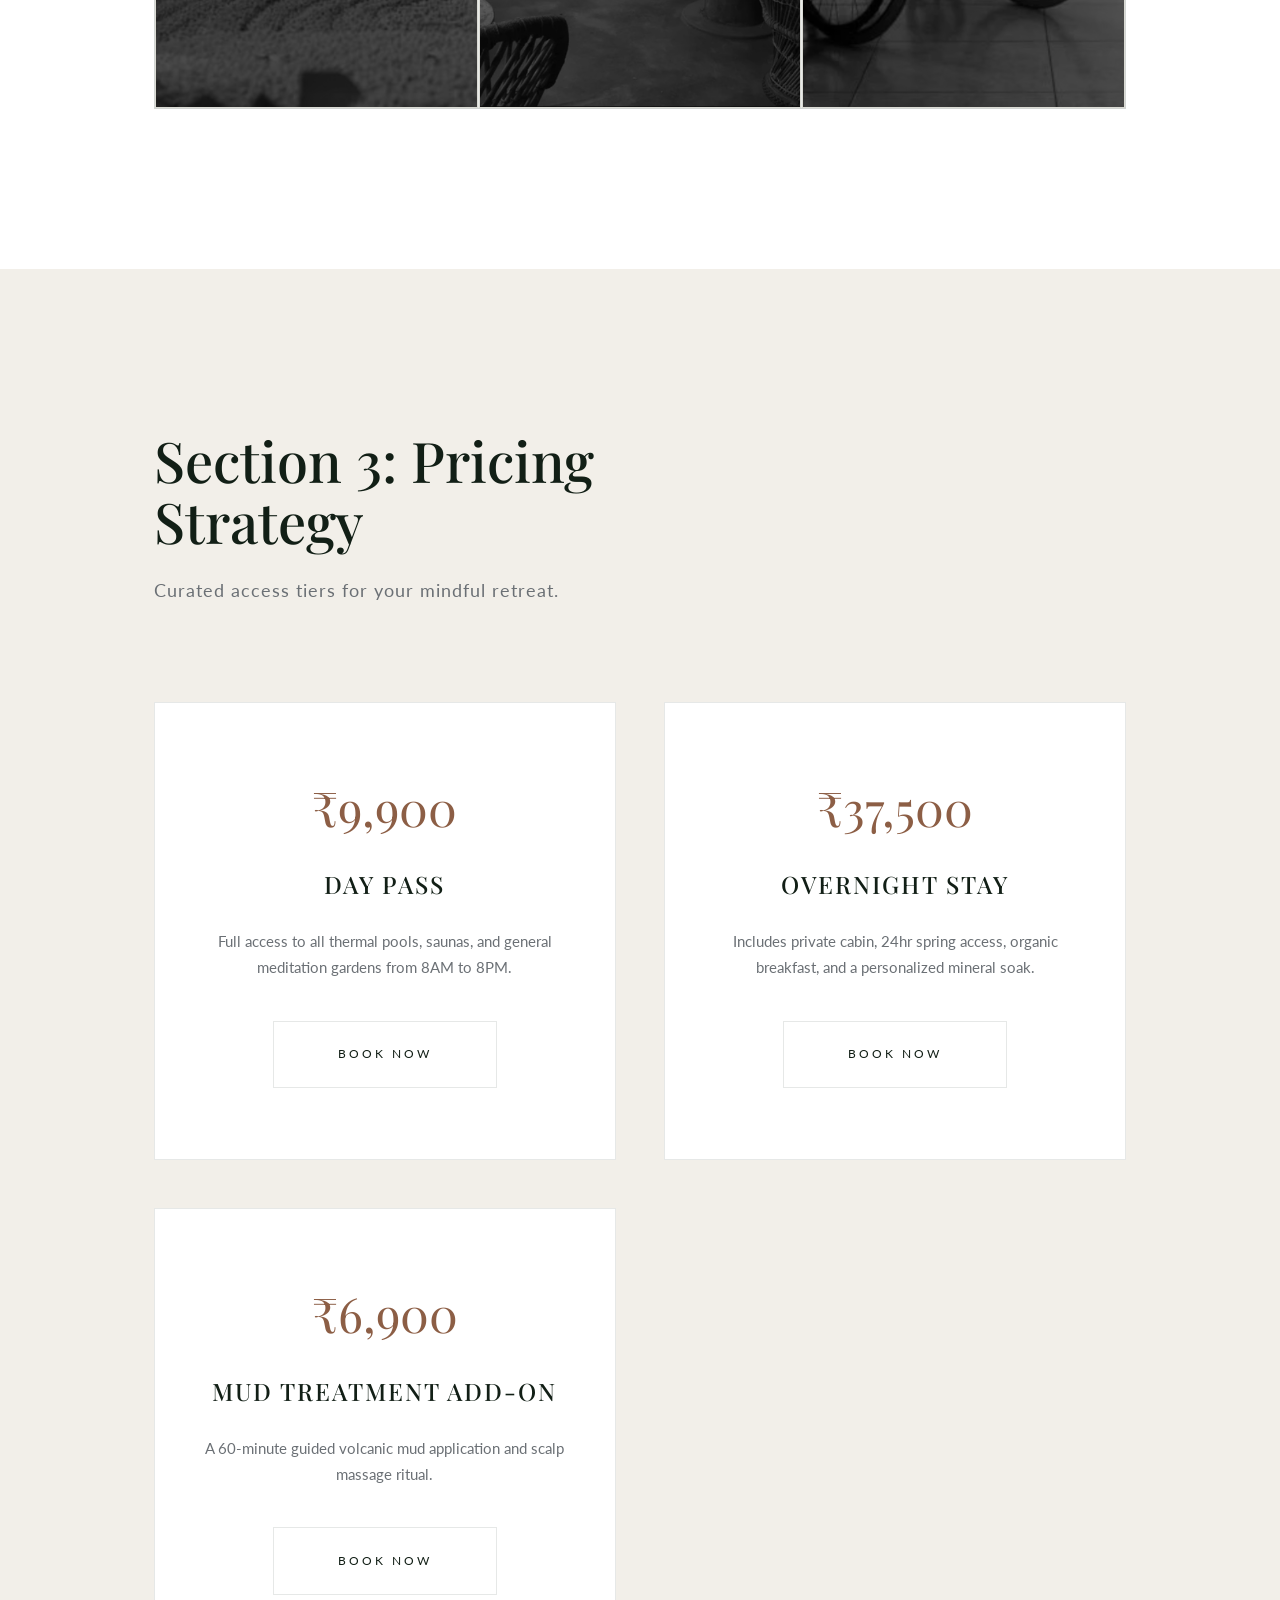
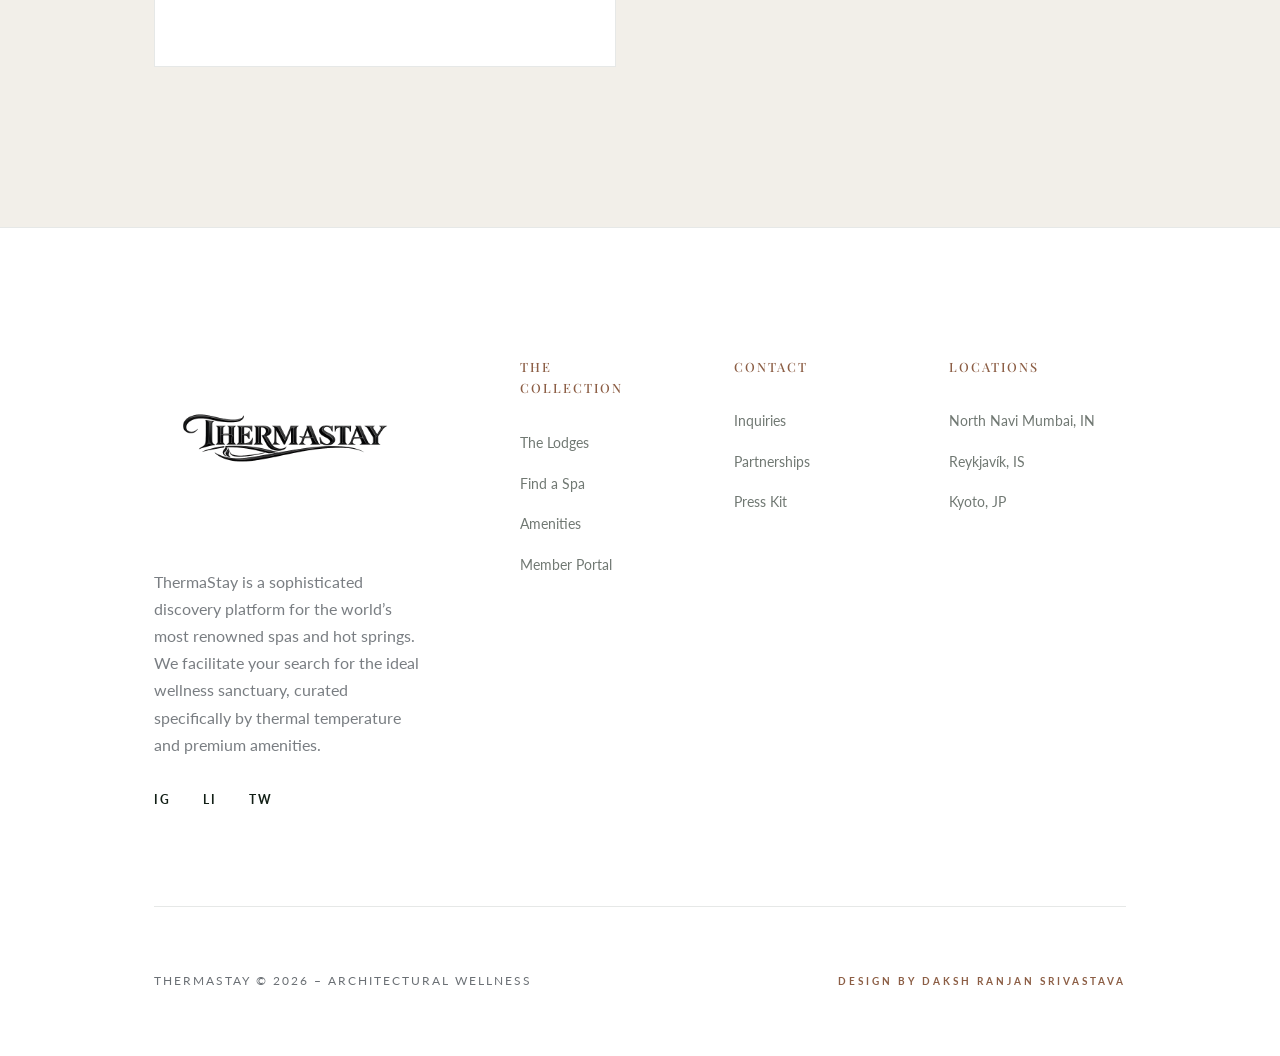
==== commit 276cf9f7: "Info" ====
--- a/Amenities.html
+++ b/Amenities.html
@@ -197,7 +197,7 @@
                     <img src="images/Thermablack.png" alt="ThermaStay Logo" class="logo-dark">
                     <img src="images/Therma.png" alt="ThermaStay Logo" class="logo-light">
                 </a>
-                <p class="brand-bio">Curating the world's most architectural wellness retreats. Experience the intersection of brutalist design and natural thermal healing.</p>
+                <p class="brand-bio">ThermaStay is a sophisticated discovery platform for the world’s most renowned spas and hot springs. We facilitate your search for the ideal wellness sanctuary, curated specifically by thermal temperature and premium amenities.</p>
                 <div class="social-links">
                     <a href="#" aria-label="Instagram">IG</a>
                     <a href="#" aria-label="LinkedIn">LI</a>
@@ -269,8 +269,53 @@
             <h2>Book <span id="target-plan"></span></h2>
             <p style="text-transform:uppercase; letter-spacing:1px; font-size:0.7rem; opacity:0.6; margin-bottom:2rem;">
                 At <span id="target-spa"></span></p>
-            <input type="date" id="book-date" min="${new Date().toISOString().split('T')[0]}">
-            <button class="btn-premium" onclick="confirmBooking()">Confirm Reservation</button>
+            <input type="date" id="book-date">
+            <button class="btn-premium" onclick="confirmBooking(this)">Confirm Reservation</button>
+        </div>
+
+        <div class="panel pass-panel" id="pass-panel" style="display:none">
+            <div class="pass-header">
+                <span class="close pass-close" onclick="closeUI()">&times;</span>
+                <img src="images/Therma.png" alt="ThermaStay Logo" class="pass-logo logo-light">
+                <img src="images/Thermablack.png" alt="ThermaStay Logo" class="pass-logo logo-dark">
+                <div class="pass-type">OFFICIAL PASS</div>
+            </div>
+            
+            <div class="pass-main">
+                <div class="pass-info">
+                    <div class="pass-field">
+                        <label>GUEST</label>
+                        <div id="pass-guest">---</div>
+                    </div>
+                    <div class="pass-field">
+                        <label>DESTINATION</label>
+                        <div id="pass-spa">---</div>
+                    </div>
+                    <div class="pass-row">
+                        <div class="pass-field">
+                            <label>PLAN</label>
+                            <div id="pass-plan">---</div>
+                        </div>
+                        <div class="pass-field">
+                            <label>DATE</label>
+                            <div id="pass-date">---</div>
+                        </div>
+                    </div>
+                </div>
+                
+                <div class="pass-qr-container">
+                    <img id="pass-qr" src="" alt="QR Access Code">
+                    <div class="qr-hint">SCAN FOR ACCESS</div>
+                </div>
+            </div>
+            
+            <div class="pass-footer">
+                <p>PRESENT THIS AT THE DESTINATION CONCIERGE</p>
+                <div class="pass-id">ID: <span id="pass-id-val">TS-000000</span></div>
+            </div>
+            
+            <div class="ticket-cutout-l"></div>
+            <div class="ticket-cutout-r"></div>
         </div>
     </div>
 
--- a/style.css
+++ b/style.css
@@ -614,12 +614,9 @@
 
 .spa-card:hover {
     transform: translateY(-10px);
-    box-shadow: 0 30px 60px rgba(0, 0, 0, 0.12);
-}
-
-[data-theme="dark"] .spa-card:hover {
-    box-shadow: 0 30px 60px rgba(212, 175, 55, 0.08); /* Subtle gold glow in dark mode */
-}
+}
+
+/* Removed box-shadow from dark mode .spa-card:hover as well */
 
 .spa-card img {
     width: 100%;
@@ -1657,21 +1654,30 @@
 
 .panel {
     background: var(--bg-primary);
-    padding: 4rem;
+    padding: 2.5rem 2rem;
     width: 90%;
     max-width: 450px;
     position: relative;
     color: var(--text-primary);
+    max-height: 85vh;
+    overflow-y: auto;
+    border-radius: var(--radius-lg);
 }
 
 .panel h2 {
-    font-size: 2.5rem;
-    margin-bottom: 1rem;
-    color: var(--text-primary);
+    font-size: 2rem;
+    margin-bottom: 0.5rem;
+    color: var(--text-primary);
+}
+
+.panel #p-email {
+    font-size: 0.9rem;
+    opacity: 0.7;
+    margin-bottom: 2rem;
 }
 
 .panel h3 {
-    font-size: 1rem;
+    font-size: 0.85rem;
     text-transform: uppercase;
     letter-spacing: 2px;
     margin: 2rem 0 1rem;
@@ -1734,9 +1740,10 @@
 }
 
 .b-history {
-    max-height: 200px;
+    max-height: 300px;
     overflow-y: auto;
     margin-bottom: 2rem;
+    padding-right: 10px;
 }
 
 .b-item {
@@ -1777,4 +1784,227 @@
     border-radius: 50%;
     font-size: 0.7rem;
     font-weight: 700;
-}+}
+/* Theme Transition Ink Drop */
+.theme-transition-layer {
+    position: fixed;
+    border-radius: 50%;
+    transform: translate(-50%, -50%) scale(0);
+    z-index: 9999;
+    pointer-events: none;
+    transition: transform 0.8s cubic-bezier(0.645, 0.045, 0.355, 1);
+}
+
+.theme-transition-layer.active {
+    transform: translate(-50%, -50%) scale(1);
+}
+
+/* --- Premium Pass View --- */
+.pass-panel {
+    max-width: 500px !important;
+    padding: 0 !important;
+    overflow: hidden;
+    background: var(--bg-secondary) !important;
+    border: none !important;
+    display: flex;
+    flex-direction: column;
+    box-shadow: 0 30px 60px rgba(0,0,0,0.3) !important;
+    position: relative;
+}
+
+.pass-header {
+    background: var(--bg-primary);
+    padding: 2.5rem 2rem;
+    display: flex;
+    justify-content: space-between;
+    align-items: center;
+    border-bottom: 2px dashed var(--border-primary);
+    position: relative;
+    transition: background 0.5s ease;
+}
+
+.pass-logo {
+    height: 100px;
+    width: auto;
+    object-fit: contain;
+}
+
+.pass-type {
+    font-size: 0.65rem;
+    letter-spacing: 3px;
+    color: var(--accent-primary);
+    font-weight: 700;
+}
+
+.pass-main {
+    padding: 3rem 2rem;
+    display: flex;
+    justify-content: space-between;
+    align-items: flex-start;
+    gap: 2rem;
+}
+
+.pass-info {
+    flex: 1;
+}
+
+.pass-field {
+    margin-bottom: 1.5rem;
+}
+
+.pass-field label {
+    display: block;
+    font-size: 0.6rem;
+    letter-spacing: 2px;
+    color: var(--text-secondary);
+    margin-bottom: 0.4rem;
+    text-transform: uppercase;
+}
+
+.pass-field div {
+    font-family: var(--font-heading);
+    font-size: 1.4rem;
+    color: var(--text-primary);
+    line-height: 1.2;
+}
+
+.pass-row {
+    display: flex;
+    gap: 3rem;
+}
+
+#pass-date {
+    white-space: nowrap;
+}
+
+.pass-qr-container {
+    text-align: center;
+}
+
+#pass-qr {
+    width: 120px;
+    height: 120px;
+    border: 10px solid white;
+    box-shadow: 0 5px 15px rgba(0,0,0,0.1);
+}
+
+.qr-hint {
+    font-size: 0.55rem;
+    letter-spacing: 1px;
+    margin-top: 0.8rem;
+    color: var(--text-secondary);
+}
+
+.pass-footer {
+    padding: 2rem;
+    background: var(--bg-primary);
+    text-align: center;
+    border-top: 2px dashed var(--border-primary);
+}
+
+.pass-footer p {
+    font-size: 0.65rem;
+    letter-spacing: 1px;
+    margin-bottom: 0.8rem;
+    opacity: 0.7;
+}
+
+.pass-id {
+    font-size: 0.7rem;
+    letter-spacing: 2px;
+    font-weight: 700;
+}
+
+/* Ticket Cutouts */
+.ticket-cutout-l, .ticket-cutout-r {
+    position: absolute;
+    width: 30px;
+    height: 30px;
+    background: var(--overlay-bg); /* Match the overlay background for the cutout effect */
+    border-radius: 50%;
+    top: 50%;
+    z-index: 10;
+    transition: background 0.5s ease;
+}
+
+.ticket-cutout-l {
+    left: -15px;
+    transform: translateY(-50%);
+}
+
+.ticket-cutout-r {
+    right: -15px;
+    transform: translateY(-50%);
+}
+
+/* Modal and Cutout Interaction with Overlay */
+#overlay {
+    background: rgba(0, 0, 0, 0.85); /* Slightly darker for better contrast */
+    backdrop-filter: blur(15px);
+}
+
+/* Adjust for Dark Mode Overlay Background */
+[data-theme="dark"] .ticket-cutout-l, 
+[data-theme="dark"] .ticket-cutout-r {
+    background: #050806; /* Explicitly match dark mode overlay bg */
+}
+
+/* Booking Item Hover Enhancement */
+.b-item {
+    cursor: pointer;
+    transition: var(--transition-fast);
+}
+
+.b-item:hover {
+    background: rgba(140, 94, 69, 0.1) !important;
+    transform: translateX(10px);
+}
+
+@media (max-width: 480px) {
+    .pass-main {
+        flex-direction: column;
+        align-items: center;
+        text-align: center;
+    }
+    .pass-row {
+        justify-content: center;
+    }
+    .pass-qr-container {
+        order: -1;
+        margin-bottom: 2rem;
+    }
+}
+
+/* --- Pass Logo Theme Integration --- */
+/* Default (Light Mode / Not Scrolled context if applicable): show black logo, hide white */
+.pass-header .logo-light { display: none; }
+.pass-header .logo-dark  { display: block; }
+
+/* Dark Mode: show white logo, hide black */
+[data-theme="dark"] .pass-header .logo-light { display: block; }
+[data-theme="dark"] .pass-header .logo-dark  { display: none; }
+
+/* --- Pass Close Button Enhancement --- */
+.pass-close {
+    top: 1.5rem !important;
+    right: 1.5rem !important;
+    font-size: 2rem !important;
+    opacity: 0.8 !important;
+    z-index: 100;
+    width: 40px;
+    height: 40px;
+    display: flex;
+    align-items: center;
+    justify-content: center;
+    background: var(--bg-secondary);
+    border-radius: 50%;
+    box-shadow: 0 5px 15px rgba(0,0,0,0.1);
+    transition: var(--transition-fast);
+}
+
+.pass-close:hover {
+    opacity: 1 !important;
+    transform: scale(1.1) rotate(90deg);
+    background: var(--accent-primary);
+    color: var(--bg-primary) !important;
+}
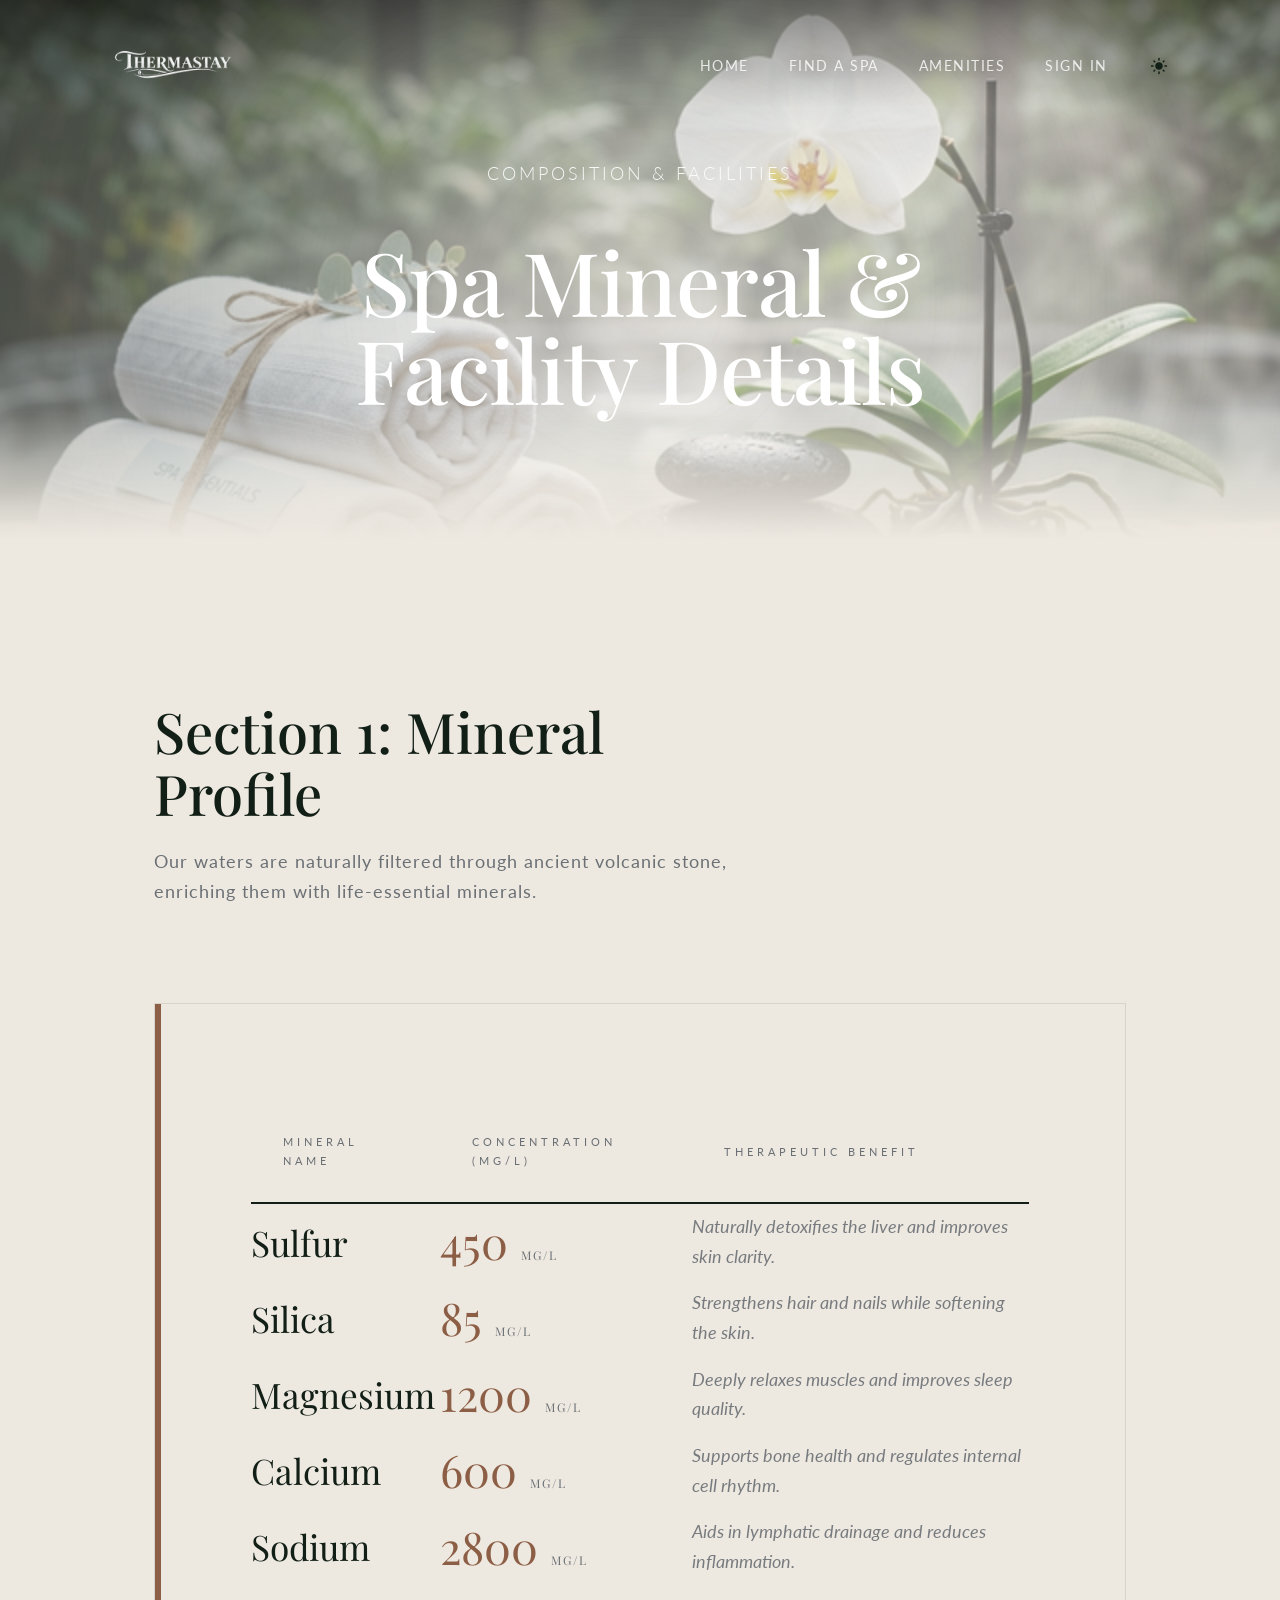
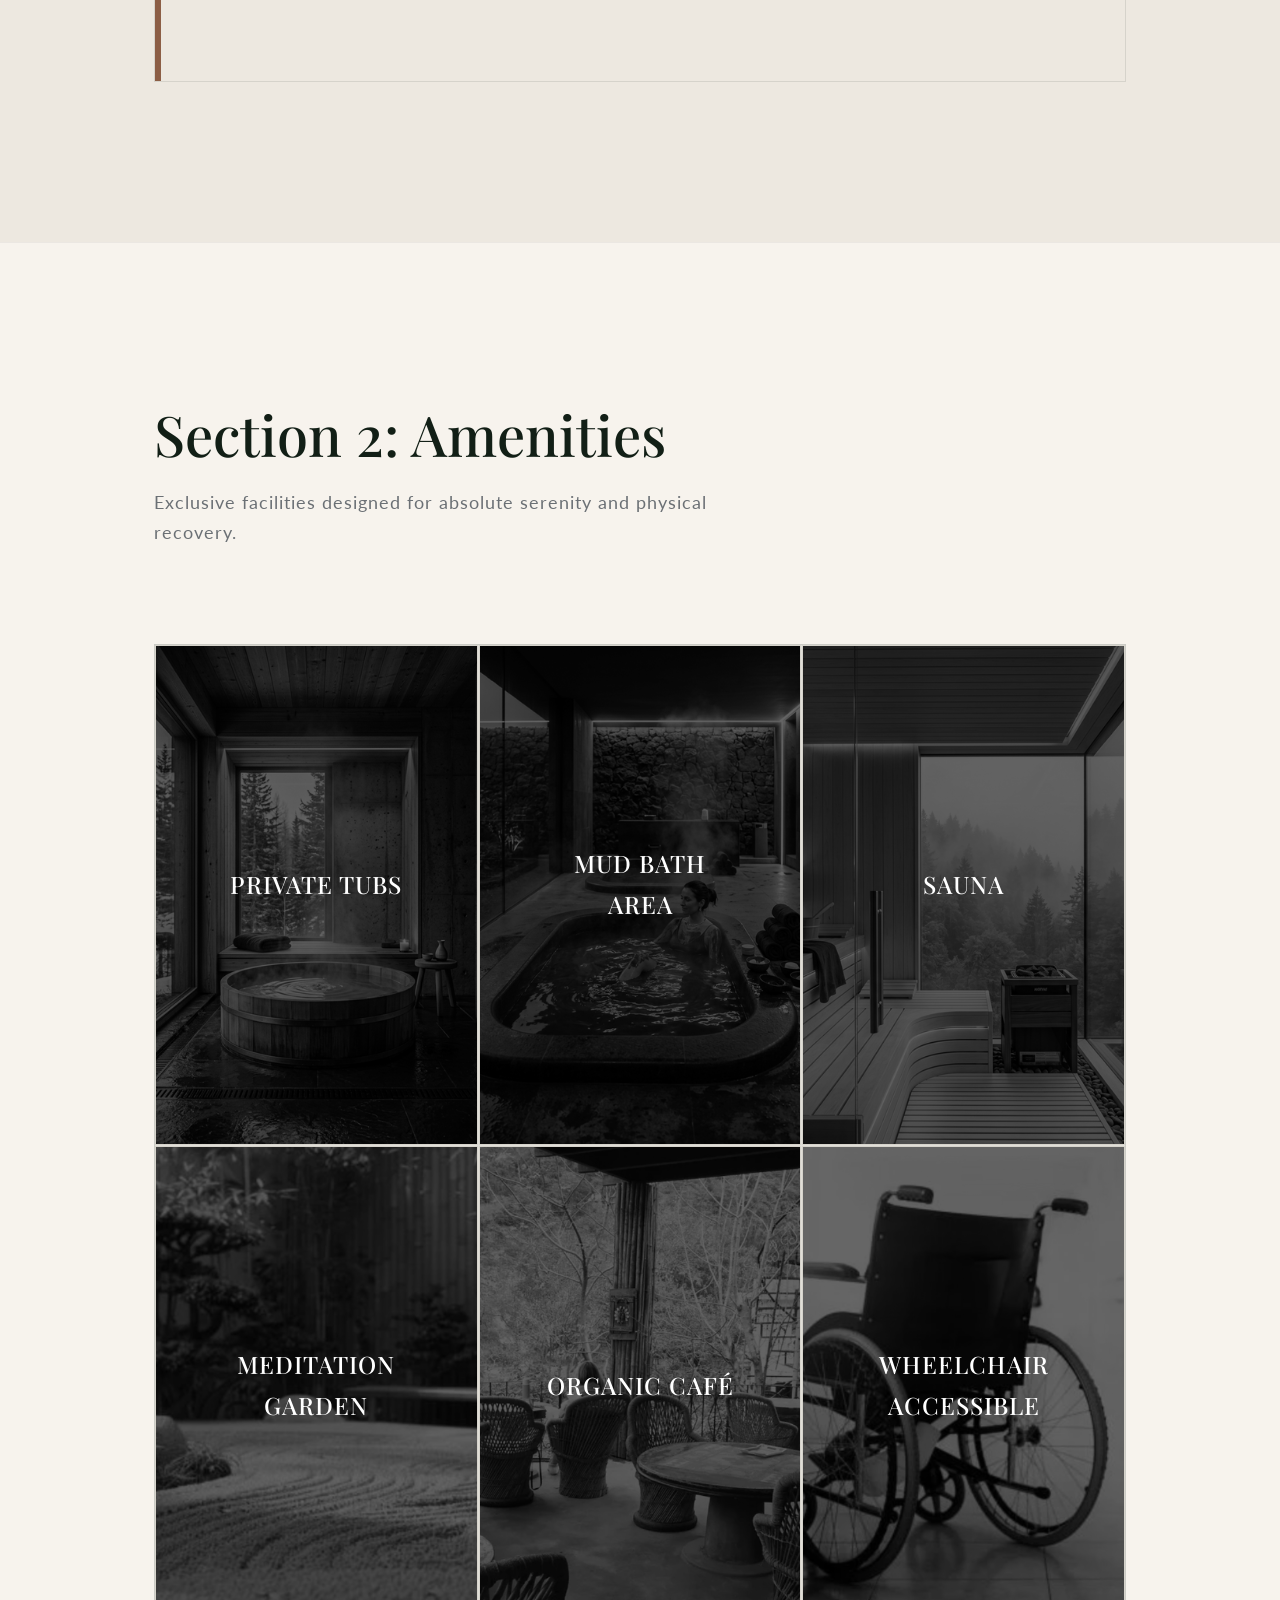
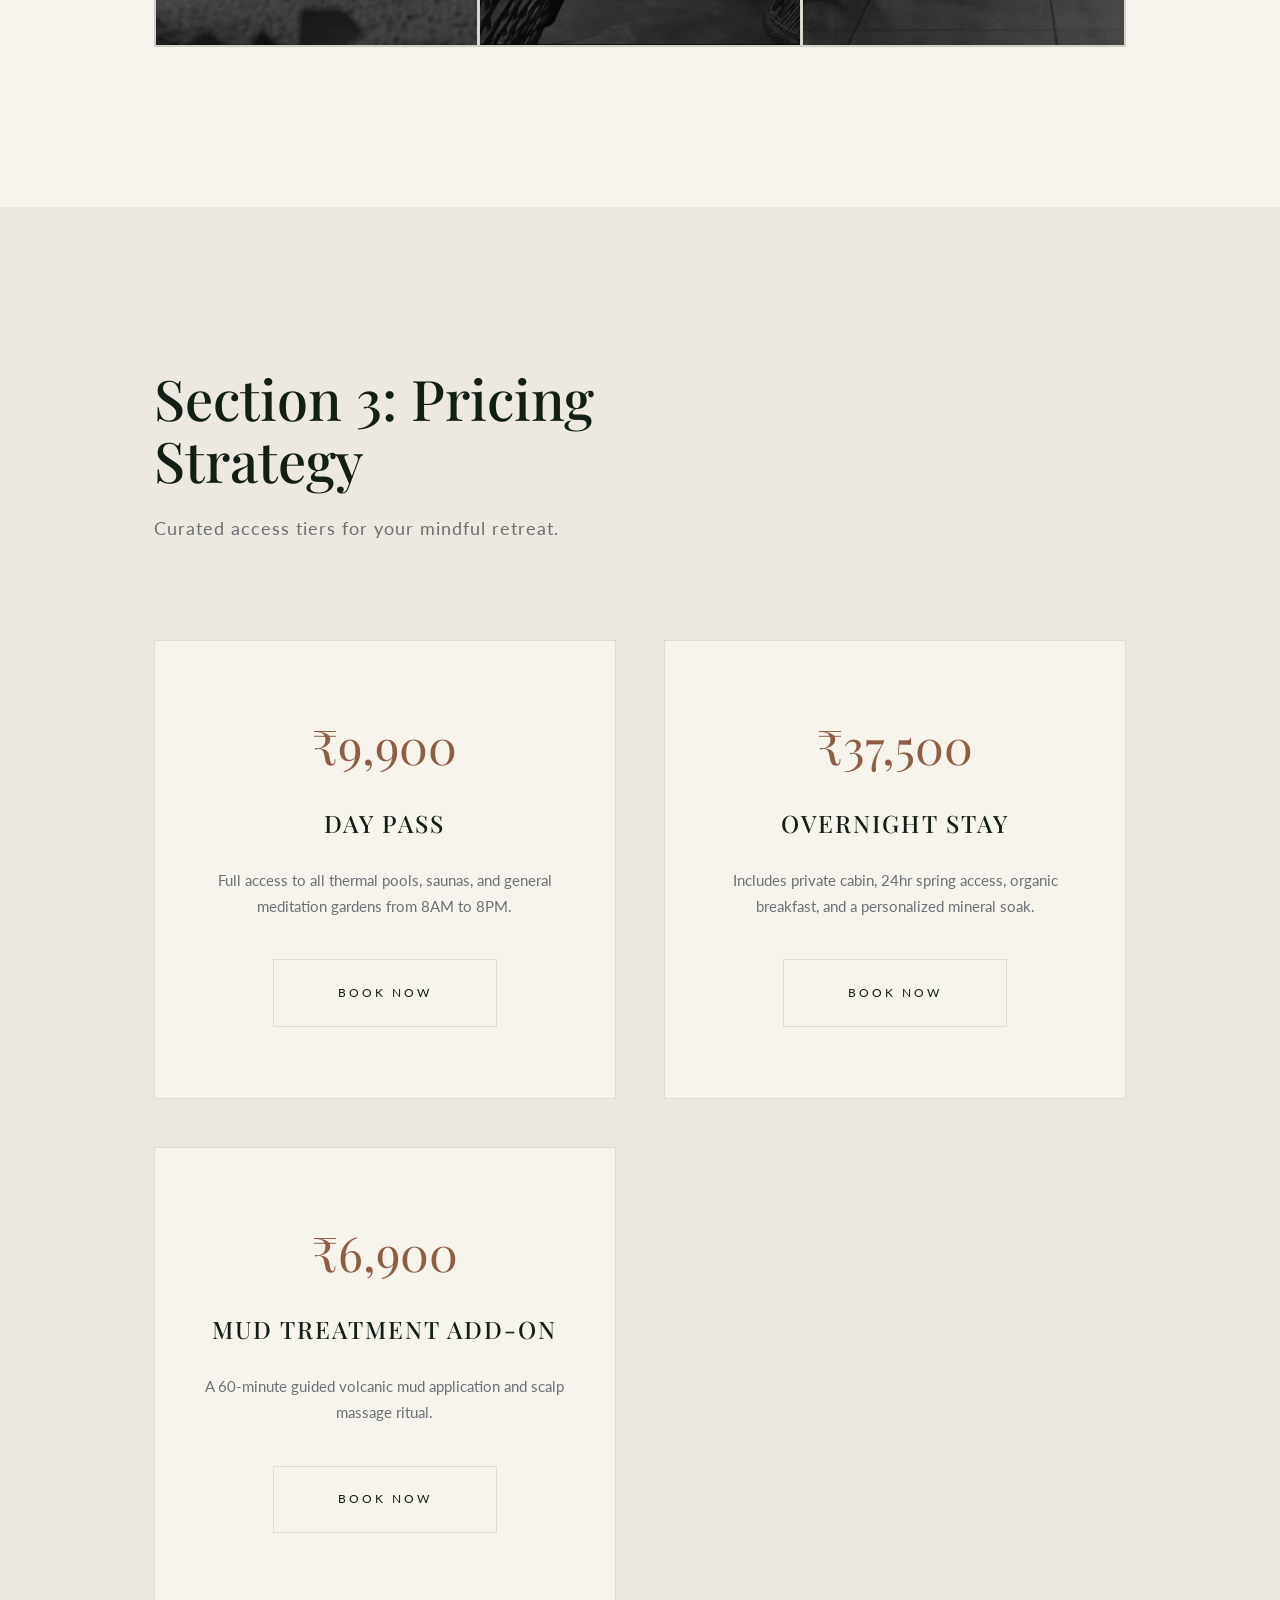
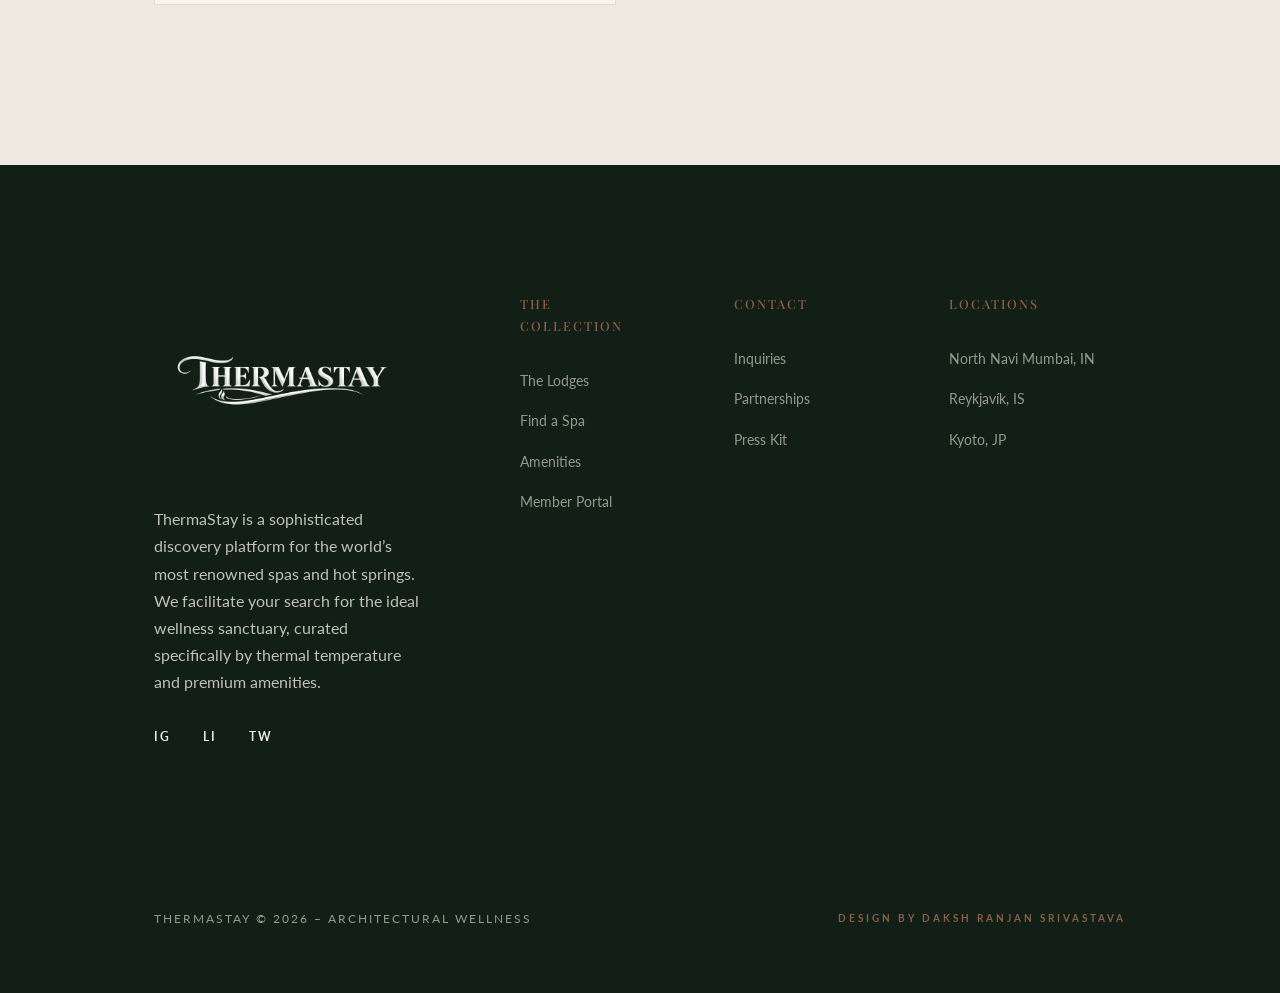
==== commit ba3b679f: "Few Fixes" ====
--- a/Amenities.html
+++ b/Amenities.html
@@ -122,7 +122,7 @@
 
     <section id="amenities-grid" class="section-cta">
         <div class="section-title">
-            <h2>Section 2: Amenities Grid</h2>
+            <h2>Section 2: Amenities</h2>
             <p>Exclusive facilities designed for absolute serenity and physical recovery.</p>
         </div>
 
@@ -197,7 +197,9 @@
                     <img src="images/Thermablack.png" alt="ThermaStay Logo" class="logo-dark">
                     <img src="images/Therma.png" alt="ThermaStay Logo" class="logo-light">
                 </a>
-                <p class="brand-bio">ThermaStay is a sophisticated discovery platform for the world’s most renowned spas and hot springs. We facilitate your search for the ideal wellness sanctuary, curated specifically by thermal temperature and premium amenities.</p>
+                <p class="brand-bio">ThermaStay is a sophisticated discovery platform for the world’s most renowned spas
+                    and hot springs. We facilitate your search for the ideal wellness sanctuary, curated specifically by
+                    thermal temperature and premium amenities.</p>
                 <div class="social-links">
                     <a href="#" aria-label="Instagram">IG</a>
                     <a href="#" aria-label="LinkedIn">LI</a>
@@ -280,7 +282,7 @@
                 <img src="images/Thermablack.png" alt="ThermaStay Logo" class="pass-logo logo-dark">
                 <div class="pass-type">OFFICIAL PASS</div>
             </div>
-            
+
             <div class="pass-main">
                 <div class="pass-info">
                     <div class="pass-field">
@@ -302,18 +304,18 @@
                         </div>
                     </div>
                 </div>
-                
+
                 <div class="pass-qr-container">
                     <img id="pass-qr" src="" alt="QR Access Code">
                     <div class="qr-hint">SCAN FOR ACCESS</div>
                 </div>
             </div>
-            
+
             <div class="pass-footer">
                 <p>PRESENT THIS AT THE DESTINATION CONCIERGE</p>
                 <div class="pass-id">ID: <span id="pass-id-val">TS-000000</span></div>
             </div>
-            
+
             <div class="ticket-cutout-l"></div>
             <div class="ticket-cutout-r"></div>
         </div>
--- a/style.css
+++ b/style.css
@@ -4,8 +4,8 @@
 
 :root {
     /* Semantic Theme Core */
-    --bg-primary: #F2EFE9;
-    --bg-secondary: #FFFFFF;
+    --bg-primary: #EDE8E0; /* Warm sand off-white */
+    --bg-secondary: #F7F3ED; /* Cream off-white, no pure white */
     --text-primary: #121F16;
     --text-secondary: #6B7075;
     --accent-primary: #8C5E45;
@@ -23,7 +23,7 @@
     --btn-anim-color: #121F16; /* Dark Green for Light Mode */
     --btn-text-hover: #FFFFFF;
 
-    --overlay-bg: #F2EFE9; /* Light Beige for Light Mode */
+    --overlay-bg: #EDE8E0; /* Warm off-white for Light Mode */
     
     /* Legacy Mapping (For Compatibility) */
     --color-beige: var(--bg-primary);
@@ -288,9 +288,9 @@
 [data-theme="dark"] nav.scrolled .logo .logo-dark  { display: none; }
 
 /* --- Footer Logo --- */
-/* Light mode footer: show black logo, hide white */
-.footer-logo .logo-dark  { display: block; }
-.footer-logo .logo-light { display: none; }
+/* Footer has dark background in BOTH modes, so always show white logo */
+.footer-logo .logo-dark  { display: none; }
+.footer-logo .logo-light { display: block; }
 
 /* Dark mode footer: show white logo, hide black */
 [data-theme="dark"] .footer-logo .logo-dark  { display: none; }
@@ -420,7 +420,7 @@
     width: 100%;
     height: 100%;
     /* Layered gradient: Dark top for text clarity, then mist */
-    background: linear-gradient(to bottom, rgba(0,0,0,0.5) 0%, transparent 20%, transparent 80%, rgba(242, 239, 233, 0.3) 100%),
+    background: linear-gradient(to bottom, rgba(0,0,0,0.5) 0%, transparent 20%, transparent 80%, rgba(237, 232, 224, 0.3) 100%),
                 linear-gradient(135deg, rgba(18, 31, 22, 0.4) 0%, transparent 60%);
     z-index: 2;
     pointer-events: none;
@@ -773,14 +773,16 @@
 
 /* Footer */
 footer {
-    background: var(--bg-secondary);
-    color: var(--text-primary);
+    background: var(--text-primary);
+    color: var(--bg-primary);
     padding: 8rem 12% 4rem;
-    border-top: 1px solid var(--border-primary);
+    border-top: none;
 }
 
 [data-theme="dark"] footer {
     background: var(--bg-primary); /* Deepest for dark footer */
+    color: var(--text-primary);
+    border-top: 1px solid var(--border-primary);
 }
 
 .footer-content {
@@ -798,6 +800,11 @@
     font-size: 1rem;
     line-height: 1.7;
     margin: 2rem 0;
+    color: inherit;
+    opacity: 0.8;
+}
+
+[data-theme="dark"] .brand-bio {
     color: var(--text-secondary);
     opacity: 0.9;
 }
@@ -812,7 +819,7 @@
     text-transform: uppercase;
     letter-spacing: 2px;
     font-weight: 700;
-    color: var(--text-primary);
+    color: inherit;
     transition: var(--transition-fast);
 }
 
@@ -866,8 +873,14 @@
 .copyright {
     font-size: 0.75rem;
     letter-spacing: 2px;
+    color: inherit;
+    opacity: 0.6;
+    margin: 0;
+}
+
+[data-theme="dark"] .copyright {
     color: var(--text-secondary);
-    margin: 0;
+    opacity: 1;
 }
 
 .designer-tag {
